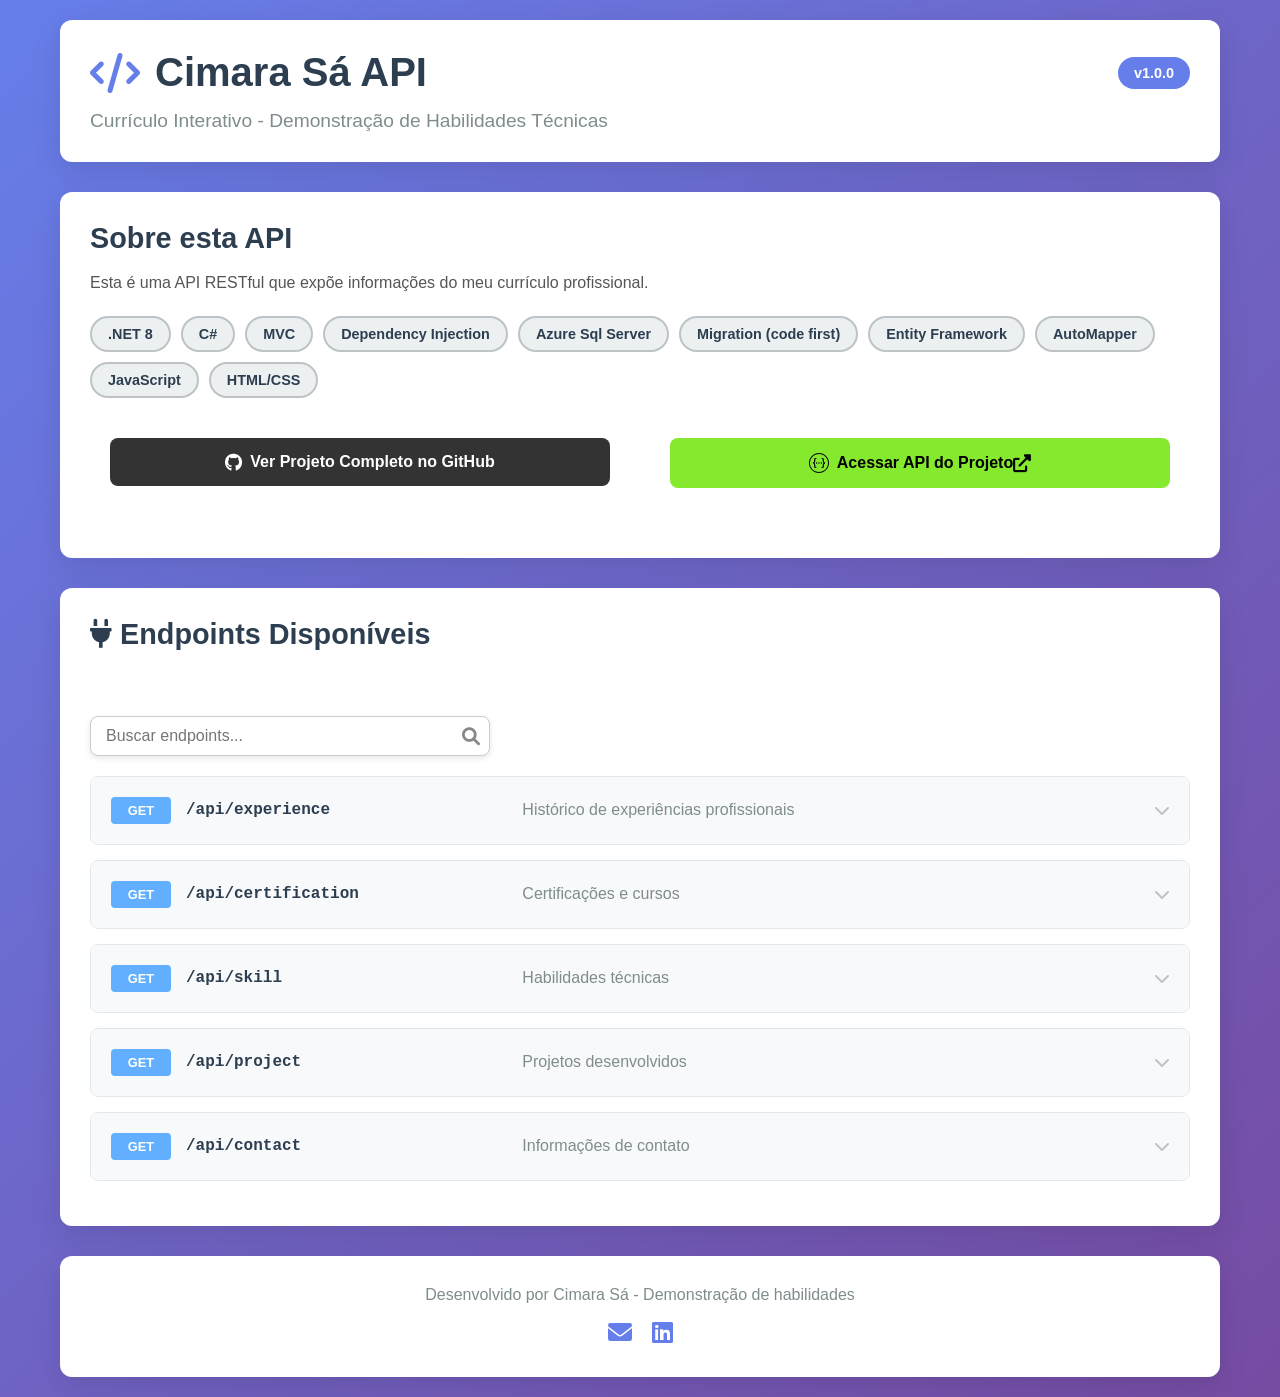
==== CurriculoInterativo.Api/wwwroot/index.html @ 9bc16af0 "ajustes chamadas" ====
<!DOCTYPE html>
<html lang="pt-BR">
<head>
    <meta charset="UTF-8">
    <meta name="viewport" content="width=device-width, initial-scale=1.0">
    <title>Cimara Sá - Currículo Interativo API</title>
    <link rel="stylesheet" href="css/styles.css">
    <link href="https://cdnjs.cloudflare.com/ajax/libs/font-awesome/6.0.0/css/all.min.css" rel="stylesheet">
</head>
<body>
    <div class="container">
        <!-- Header -->
        <header class="header">
            <div class="header-content">
                <div class="logo">
                    <i class="fas fa-code"></i>
                    <h1>Cimara Sá API</h1>
                </div>
                <div class="version">
                    <span class="version-badge">v1.0.0</span>
                </div>
            </div>
            <p class="subtitle">Currículo Interativo - Demonstração de Habilidades Técnicas</p>
        </header>

        <!-- API Info -->
        <section class="api-info">
            <h2>Sobre esta API</h2>
            <p>Esta é uma API RESTful que expõe informações do meu currículo profissional.</p>


            <div class="tech-stack">
                <span class="tech-badge">.NET 8</span>
                <span class="tech-badge">C#</span>
                <span class="tech-badge">MVC</span>
                <span class="tech-badge">Dependency Injection</span>
                <span class="tech-badge">Azure Sql Server</span>
                <span class="tech-badge">Migration (code first)</span>
                <span class="tech-badge">Entity Framework</span>
                <span class="tech-badge">AutoMapper</span>
                <span class="tech-badge">JavaScript</span>
                <span class="tech-badge">HTML/CSS</span>


            </div>
            

            <div class="action-buttons-row">

                <div class="github-link">
                    <a href="https://github.com/cimarasah/CurriculoInterativo" target="_blank">
                        <i class="fab fa-github"> </i> Ver Projeto Completo no GitHub
                    </a>
                </div>
                <div class="swagger-link">
                    <a href="swagger/index.html" target="_blank">
                        <img src="images/icone-swagger.svg" alt="Swagger" class="swagger-icon">
                        Acessar API do Projeto  </th>
                        <i class=" swagger-icon fas fa-external-link-alt "></i>
                    </a>
                </div>
            </div>

        </section>

        <!-- Live Skills Counter -->
        <!--
        <section class="skills-counter">
            <h2><i class="fas fa-clock"></i> Contador de Proficiência em Tempo Real</h2>
            <p class="counter-description">Powered by Azure Functions - Atualizado a cada segundo</p>
            <div id="skills-grid" class="skills-grid">

            </div>
        </section>
        -->
        <!-- API Endpoints -->
        <section class="endpoints">
            <h2><i class="fas fa-plug"></i> Endpoints Disponíveis</h2>

            <!-- Experiência -->
           
            <div class="endpoint-group">
                <div class="endpoint-header" onclick="toggleEndpoint('experience')">
                    <span class="method get">GET</span>
                    <span class="path">/api/experience</span>
                    <span class="description">Histórico de experiências profissionais</span>
                    <i class="fas fa-chevron-down toggle-icon"></i>
                </div>
                <div id="experience" class="endpoint-content">
                    <div class="endpoint-actions">
                        <button onclick="executeEndpoint('experience')" class="try-button">
                            <i class="fas fa-play"></i> Executar
                        </button>
                    </div>
                    <div id="experience-result" class="result-container"></div>
                </div>
            </div>

            <!-- Certificações -->
            <div class="endpoint-group">
                <div class="endpoint-header" onclick="toggleEndpoint('certification')">
                    <span class="method get">GET</span>
                    <span class="path">/api/certification</span>
                    <span class="description">Certificações e cursos</span>
                    <i class="fas fa-chevron-down toggle-icon"></i>
                </div>
                <div id="certification" class="endpoint-content">
                    <div class="endpoint-actions">
                        <button onclick="executeEndpoint('certification')" class="try-button">
                            <i class="fas fa-play"></i> Executar
                        </button>
                    </div>
                    <div id="certification-result" class="result-container"></div>
                </div>
            </div>

            <!-- Skills -->
            <div class="endpoint-group">
                <div class="endpoint-header" onclick="toggleEndpoint('skill')">
                    <span class="method get">GET</span>
                    <span class="path">/api/skill</span>
                    <span class="description">Habilidades técnicas</span>
                    <i class="fas fa-chevron-down toggle-icon"></i>
                </div>
                <div id="skill" class="endpoint-content">
                    <div class="endpoint-actions">
                        <button onclick="executeEndpoint('skill')" class="try-button">
                            <i class="fas fa-play"></i> Executar
                        </button>
                    </div>
                    <div id="skill-result" class="result-container"></div>
                </div>
            </div>

            <!-- Projetos -->
            <div class="endpoint-group">
                <div class="endpoint-header" onclick="toggleEndpoint('project')">
                    <span class="method get">GET</span>
                    <span class="path">/api/project</span>
                    <span class="description">Projetos desenvolvidos</span>
                    <i class="fas fa-chevron-down toggle-icon"></i>
                </div>
                <div id="project" class="endpoint-content">
                    <div class="endpoint-actions">
                        <button onclick="executeEndpoint('project')" class="try-button">
                            <i class="fas fa-play"></i> Executar
                        </button>
                    </div>
                    <div id="project-result" class="result-container"></div>
                </div>
            </div>

            <!-- Contato -->
            <div class="endpoint-group">
                <div class="endpoint-header" onclick="toggleEndpoint('contact')">
                    <span class="method get">GET</span>
                    <span class="path">/api/contact</span>
                    <span class="description">Informações de contato</span>
                    <i class="fas fa-chevron-down toggle-icon"></i>
                </div>
                <div id="contact" class="endpoint-content">
                    <div class="endpoint-actions">
                        <button onclick="executeEndpoint('contact')" class="try-button">
                            <i class="fas fa-play"></i> Executar
                        </button>
                    </div>
                    <div id="contact-result" class="result-container"></div>
                </div>
            </div>
        </section>

        <!-- Footer -->
        <footer class="footer">
            <p>Desenvolvido por Cimara Sá - Demonstração de habilidades</p>
            <div class="footer-links">
                <a href="mailto:cimarasah@gmail.com"><i class="fas fa-envelope"></i></a>
                <a href="https://linkedin.com/in/cimarasa" target="_blank"><i class="fab fa-linkedin"></i></a>
            </div>
        </footer>
    </div>

    <script src="js/app.js"></script>
</body>
</html>
---- CurriculoInterativo.Api/wwwroot/css/styles.css ----
/* Reset e configurações básicas */
* {
    margin: 0;
    padding: 0;
    box-sizing: border-box;
}

body {
    font-family: "Segoe UI", Tahoma, Geneva, Verdana, sans-serif;
    background: linear-gradient(135deg, #667eea 0%, #764ba2 100%);
    min-height: 100vh;
    color: #333;
}

.container {
    max-width: 1200px;
    margin: 0 auto;
    padding: 20px;
}

/* Header */
.header {
    background: white;
    border-radius: 12px;
    padding: 30px;
    margin-bottom: 30px;
    box-shadow: 0 10px 30px rgba(0, 0, 0, 0.1);
}

.header-content {
    display: flex;
    justify-content: space-between;
    align-items: center;
    margin-bottom: 15px;
}

.logo {
    display: flex;
    align-items: center;
    gap: 15px;
}

    .logo i {
        font-size: 2.5rem;
        color: #667eea;
    }

    .logo h1 {
        font-size: 2.5rem;
        font-weight: 700;
        color: #2c3e50;
    }

.version-badge {
    background: #667eea;
    color: white;
    padding: 8px 16px;
    border-radius: 20px;
    font-size: 0.9rem;
    font-weight: 600;
}

.subtitle {
    font-size: 1.2rem;
    color: #7f8c8d;
    margin-top: 10px;
}

/* API Info */
.api-info {
    background: white;
    border-radius: 12px;
    padding: 30px;
    margin-bottom: 30px;
    box-shadow: 0 10px 30px rgba(0, 0, 0, 0.1);
}

    .api-info h2 {
        color: #2c3e50;
        margin-bottom: 15px;
        font-size: 1.8rem;
    }

    .api-info p {
        line-height: 1.6;
        color: #555;
        margin-bottom: 20px;
    }

.tech-stack {
    display: flex;
    flex-wrap: wrap;
    gap: 10px;
}

.tech-badge {
    background: #ecf0f1;
    color: #2c3e50;
    padding: 8px 16px;
    border-radius: 20px;
    font-size: 0.9rem;
    font-weight: 600;
    border: 2px solid #bdc3c7;
    transition: all 0.3s ease;
}

    .tech-badge:hover {
        background: #667eea;
        color: white;
        border-color: #667eea;
        transform: translateY(-2px);
    }

/* Skills Counter */
.skills-counter {
    background: white;
    border-radius: 12px;
    padding: 30px;
    margin-bottom: 30px;
    box-shadow: 0 10px 30px rgba(0, 0, 0, 0.1);
}

    .skills-counter h2 {
        color: #2c3e50;
        margin-bottom: 10px;
        font-size: 1.8rem;
    }

.counter-description {
    color: #7f8c8d;
    margin-bottom: 25px;
    font-style: italic;
}

.skills-grid {
    display: grid;
    grid-template-columns: repeat(auto-fit, minmax(300px, 1fr));
    gap: 20px;
}

.skill-card {
    background: linear-gradient(135deg, #667eea 0%, #764ba2 100%);
    color: white;
    padding: 20px;
    border-radius: 12px;
    box-shadow: 0 5px 15px rgba(0, 0, 0, 0.2);
    transition: transform 0.3s ease;
}

    .skill-card:hover {
        transform: translateY(-5px);
    }

.skill-name {
    font-size: 1.3rem;
    font-weight: 700;
    margin-bottom: 10px;
}

.skill-time {
    font-size: 1.1rem;
    opacity: 0.9;
}

.skill-category {
    font-size: 0.9rem;
    opacity: 0.7;
    margin-top: 5px;
}

/* Endpoints */
.endpoints {
    background: white;
    border-radius: 12px;
    padding: 30px;
    margin-bottom: 30px;
    box-shadow: 0 10px 30px rgba(0, 0, 0, 0.1);
}

    .endpoints h2 {
        color: #2c3e50;
        margin-bottom: 25px;
        font-size: 1.8rem;
    }

.endpoint-group {
    border: 1px solid #e1e8ed;
    border-radius: 8px;
    margin-bottom: 15px;
    overflow: hidden;
    transition: all 0.3s ease;
}

    .endpoint-group:hover {
        box-shadow: 0 5px 15px rgba(0, 0, 0, 0.1);
    }

.endpoint-header {
    display: flex;
    align-items: center;
    padding: 20px;
    background: #f8f9fa;
    cursor: pointer;
    transition: background 0.3s ease;
}

    .endpoint-header:hover {
        background: #e9ecef;
    }

.method {
    padding: 6px 12px;
    border-radius: 4px;
    font-weight: 700;
    font-size: 0.8rem;
    margin-right: 15px;
    min-width: 60px;
    text-align: center;
}

    .method.get {
        background: #61affe;
        color: white;
    }

.path {
    font-family: "Courier New", monospace;
    font-weight: 600;
    color: #2c3e50;
    margin-right: 20px;
    flex: 1;
}

.description {
    color: #7f8c8d;
    flex: 2;
}

.toggle-icon {
    color: #bdc3c7;
    transition: transform 0.3s ease;
}

.endpoint-group.active .toggle-icon {
    transform: rotate(180deg);
}

.endpoint-content {
    display: none;
    padding: 20px;
    border-top: 1px solid #e1e8ed;
}

.endpoint-group.active .endpoint-content {
    display: block;
}

.endpoint-actions {
    margin-bottom: 20px;
}

.try-button {
    background: #667eea;
    color: white;
    border: none;
    padding: 12px 24px;
    border-radius: 6px;
    font-weight: 600;
    cursor: pointer;
    transition: all 0.3s ease;
    display: flex;
    align-items: center;
    gap: 8px;
}

    .try-button:hover {
        background: #5a6fd8;
        transform: translateY(-2px);
    }

    .try-button:active {
        transform: translateY(0);
    }

.result-container {
    background: #f8f9fa;
    border: 1px solid #e1e8ed;
    border-radius: 6px;
    padding: 20px;
    font-family: "Courier New", monospace;
    font-size: 0.9rem;
    max-height: 400px;
    overflow-y: auto;
    display: none;
}

    .result-container.show {
        display: block;
    }

    .result-container pre {
        white-space: pre-wrap;
        word-wrap: break-word;
        margin: 0;
    }

.loading {
    color: #667eea;
    font-style: italic;
}

.error {
    color: #e74c3c;
}

.success {
    color: #27ae60;
}

/* Footer */
.footer {
    background: white;
    border-radius: 12px;
    padding: 30px;
    text-align: center;
    box-shadow: 0 10px 30px rgba(0, 0, 0, 0.1);
}

    .footer p {
        color: #7f8c8d;
        margin-bottom: 15px;
    }

.footer-links {
    display: flex;
    justify-content: center;
    gap: 20px;
}

    .footer-links a {
        color: #667eea;
        font-size: 1.5rem;
        transition: all 0.3s ease;
    }

        .footer-links a:hover {
            color: #5a6fd8;
            transform: translateY(-2px);
        }

/* Responsividade */
@media (max-width: 768px) {
    .container {
        padding: 10px;
    }

    .header-content {
        flex-direction: column;
        text-align: center;
        gap: 15px;
    }

    .logo h1 {
        font-size: 2rem;
    }

    .endpoint-header {
        flex-direction: column;
        align-items: flex-start;
        gap: 10px;
    }

    .skills-grid {
        grid-template-columns: 1fr;
    }
}

/* Animações */
@keyframes fadeIn {
    from {
        opacity: 0;
        transform: translateY(20px);
    }

    to {
        opacity: 1;
        transform: translateY(0);
    }
}

.skill-card {
    animation: fadeIn 0.6s ease forwards;
}

.endpoint-group {
    animation: fadeIn 0.4s ease forwards;
}

/* Scrollbar personalizada */
.result-container::-webkit-scrollbar {
    width: 8px;
}

.result-container::-webkit-scrollbar-track {
    background: #f1f1f1;
    border-radius: 4px;
}

.result-container::-webkit-scrollbar-thumb {
    background: #bdc3c7;
    border-radius: 4px;
}

    .result-container::-webkit-scrollbar-thumb:hover {
        background: #95a5a6;
    }

.swagger-link {
    margin: 20px;
}

    .swagger-link a {
        display: inline-flex;
        align-items: center;
        background-color: #85ea2d; /* cor do Swagger */
        color: #000;
        padding: 10px 15px;
        border-radius: 8px;
        text-decoration: none;
        font-weight: bold;
        transition: background-color 0.3s;
    }

        .swagger-link a i {
            margin-right: 8px;
            font-size: 18px;
        }

        .swagger-link a:hover {
            background-color: #61ba14; /* cor de destaque */
            color: #000;
        }
        .swagger-link a img.swagger-icon {
            width: 20px; /* largura controlada */
            height: 20px; /* altura controlada */
            margin-right: 8px; /* espaço do texto */
            margin-left: 8px; /* espaço do texto */
            vertical-align: middle; /* alinha com o texto */
        }
.github-link {
    margin: 20px;
}

    .github-link a {
        display: inline-flex;
        align-items: center;
        background-color: #333; /* cor do GitHub */
        color: #fff;
        padding: 10px 15px;
        border-radius: 8px;
        text-decoration: none;
        font-weight: bold;
        transition: background-color 0.3s;
    }

        .github-link a i {
            margin-right: 8px;
            font-size: 18px;
        }

        .github-link a:hover {
            background-color: #484848; /* cor de destaque */
            color: #fff;
        }

.search-input {
    width: 100%;
    max-width: 400px; /* largura máxima */
    padding: 10px 40px 10px 15px; /* espaço para ícone */
    border-radius: 8px;
    border: 1px solid #ccc;
    font-size: 16px;
    outline: none;
    transition: all 0.3s ease;
    box-shadow: 0 2px 6px rgba(0, 0, 0, 0.1);
}

    .search-input:focus {
        border-color: #622DEB; /* cor de destaque */
        box-shadow: 0 2px 8px rgba(98, 45, 235, 0.4);
    }

.search-container {
    position: relative;
    display: inline-block;
    width: 100%;
    max-width: 400px;
    margin: 40px 0 20px 0; /* 40px de margem superior, 20px inferior */
}

    .search-container i {
        position: absolute;
        right: 10px;
        top: 50%;
        transform: translateY(-50%);
        color: #888;
        pointer-events: none; /* ícone não atrapalha digitar */
        font-size: 18px;
    }
.action-buttons-row {
    display: flex; /* ativa flexbox */
    gap: 20px; /* espaço entre os botões */
    margin: 20px 0; /* espaçamento externo opcional */
}

    .action-buttons-row > div {
        flex: 1; /* cada botão ocupa espaço igual */
        min-width: 0; /* importante para não ultrapassar ao usar gap */
    }

    .action-buttons-row a {
        display: flex;
        align-items: center; /* alinha ícones e texto verticalmente */
        justify-content: center; /* centraliza horizontalmente */
        padding: 15px;
        width: 100%; /* ocupa 100% do div pai */
        box-sizing: border-box; /* considera padding no width */
    }
    /*vamos ver se dar certo*/

.projects-grid {
    display: flex;
    flex-wrap: wrap;
    gap: 20px;
}

.project-card {
    flex: 1 1 calc(33.333% - 20px); /* 1/3 da tela */
    border: 1px solid #ddd;
    border-radius: 10px;
    padding: 20px;
    background-color: #fff;
    box-shadow: 0 2px 5px rgba(0,0,0,0.1);
    cursor: pointer;
    transition: all 0.3s ease;
    overflow: hidden;
    max-height: 180px; /* altura minimizada */
}

    .project-card.expanded {
        max-height: 800px; /* altura expandida */
    }

.project-summary h2 {
    margin: 0;
    font-size: 1.5rem;
}

.project-summary p {
    margin: 2px 0;
    color: #555;
}

.skill-tags {
    display: flex;
    flex-wrap: wrap;
    gap: 8px;
    margin-top: 10px;
}

.skill {
    padding: 4px 8px;
    border-radius: 5px;
    font-size: 0.8rem;
    color: #fff;
}

    .skill.management {
        background-color: #ff6b6b;
    }

    .skill.backend {
        background-color: #4dabf7;
    }

    .skill.programming {
        background-color: #845ef7;
    }

    .skill.frontend {
        background-color: #51cf66;
    }

    .skill.database {
        background-color: #fcc419;
    }

.project-details {
    margin-top: 15px;
    display: none;
}

.project-card.expanded .project-details {
    display: block;
}
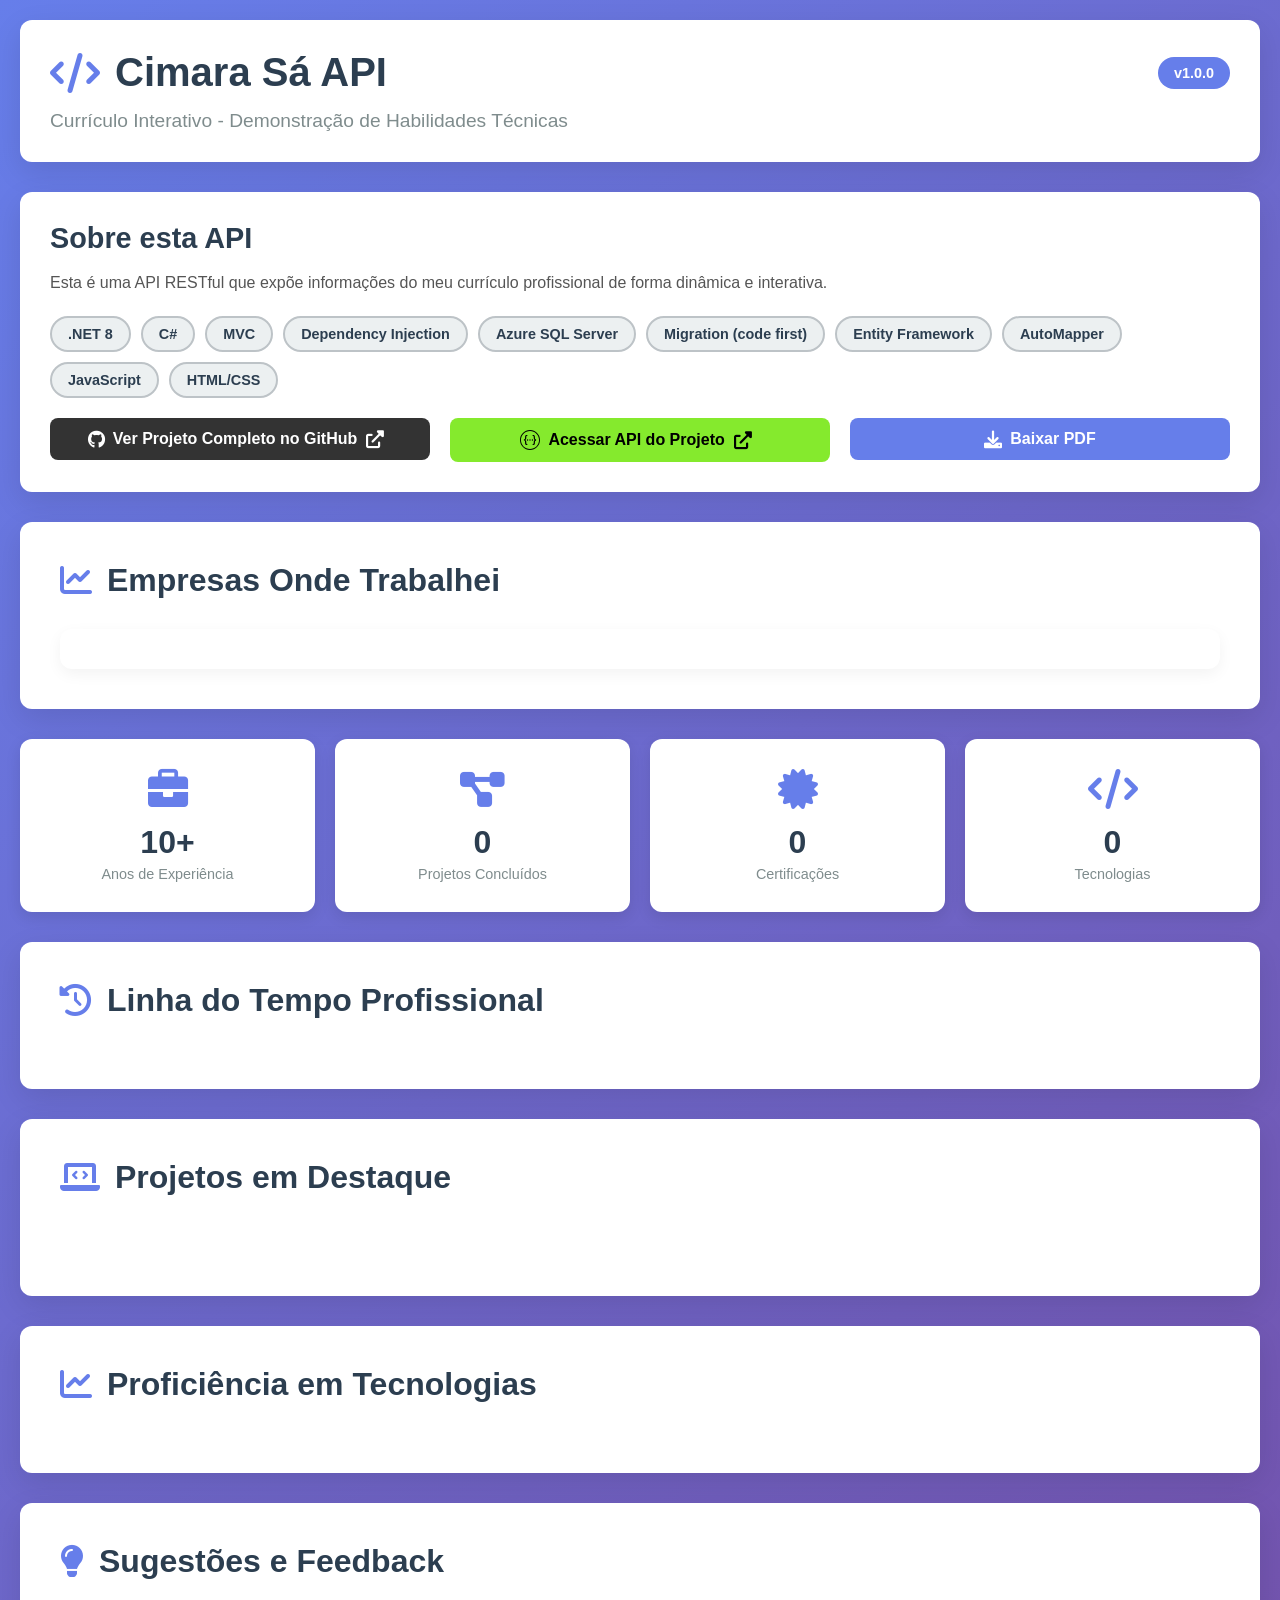
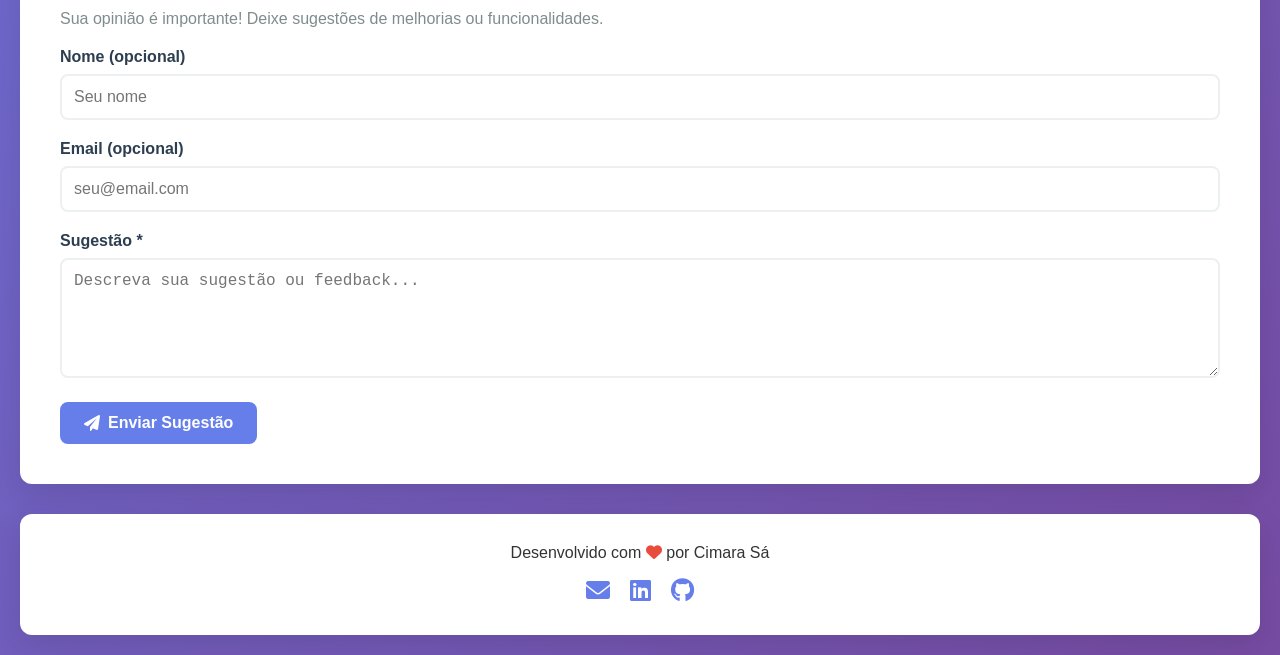
==== commit 0fb5c204: "Inclusão do frontend melhorado" ====
--- a/CurriculoInterativo.Api/wwwroot/index.html
+++ b/CurriculoInterativo.Api/wwwroot/index.html
@@ -26,160 +26,149 @@
         <!-- API Info -->
         <section class="api-info">
             <h2>Sobre esta API</h2>
-            <p>Esta é uma API RESTful que expõe informações do meu currículo profissional.</p>
-
+            <p>Esta é uma API RESTful que expõe informações do meu currículo profissional de forma dinâmica e interativa.</p>
 
             <div class="tech-stack">
                 <span class="tech-badge">.NET 8</span>
                 <span class="tech-badge">C#</span>
                 <span class="tech-badge">MVC</span>
                 <span class="tech-badge">Dependency Injection</span>
-                <span class="tech-badge">Azure Sql Server</span>
+                <span class="tech-badge">Azure SQL Server</span>
                 <span class="tech-badge">Migration (code first)</span>
                 <span class="tech-badge">Entity Framework</span>
                 <span class="tech-badge">AutoMapper</span>
                 <span class="tech-badge">JavaScript</span>
                 <span class="tech-badge">HTML/CSS</span>
-
-
             </div>
-            
 
             <div class="action-buttons-row">
-
                 <div class="github-link">
                     <a href="https://github.com/cimarasah/CurriculoInterativo" target="_blank">
-                        <i class="fab fa-github"> </i> Ver Projeto Completo no GitHub
+                        <i class="fab fa-github"></i> Ver Projeto Completo no GitHub
+                        &nbsp; <i class="fas fa-external-link-alt swagger-icon"></i>
                     </a>
                 </div>
                 <div class="swagger-link">
                     <a href="swagger/index.html" target="_blank">
                         <img src="images/icone-swagger.svg" alt="Swagger" class="swagger-icon">
-                        Acessar API do Projeto  </th>
-                        <i class=" swagger-icon fas fa-external-link-alt "></i>
+                        Acessar API do Projeto
+                        &nbsp; <i class="fas fa-external-link-alt swagger-icon"></i>
                     </a>
                 </div>
+                <div class="pdf-link">
+                    <button class="btn-download" onclick="downloadPDF()">
+                        <i class="fas fa-download"></i> Baixar PDF
+                    </button>
+                </div>
             </div>
-
         </section>
 
-        <!-- Live Skills Counter -->
-        <!--
-        <section class="skills-counter">
-            <h2><i class="fas fa-clock"></i> Contador de Proficiência em Tempo Real</h2>
-            <p class="counter-description">Powered by Azure Functions - Atualizado a cada segundo</p>
-            <div id="skills-grid" class="skills-grid">
-
+        <!-- Companys -->
+        <section class="logos-section">
+            <h2 class="section-title">
+                <i class="fas fa-chart-line"></i>
+                Empresas Onde Trabalhei
+            </h2>
+            <div id="company-logo-collection" class="logo-grid">
             </div>
         </section>
-        -->
-        <!-- API Endpoints -->
-        <section class="endpoints">
-            <h2><i class="fas fa-plug"></i> Endpoints Disponíveis</h2>
 
-            <!-- Experiência -->
-           
-            <div class="endpoint-group">
-                <div class="endpoint-header" onclick="toggleEndpoint('experience')">
-                    <span class="method get">GET</span>
-                    <span class="path">/api/experience</span>
-                    <span class="description">Histórico de experiências profissionais</span>
-                    <i class="fas fa-chevron-down toggle-icon"></i>
+        <!-- Stats -->
+        <div class="stats-grid" id="stats-grid">
+            <div class="stat-card">
+                <i class="fas fa-briefcase"></i>
+                <div class="stat-value" id="years-experience">10+</div>
+                <div class="stat-label">Anos de Experiência</div>
+            </div>
+            <div class="stat-card">
+                <i class="fas fa-project-diagram"></i>
+                <div class="stat-value" id="total-projects">0</div>
+                <div class="stat-label">Projetos Concluídos</div>
+            </div>
+            <div class="stat-card">
+                <i class="fas fa-certificate"></i>
+                <div class="stat-value" id="total-certs">0</div>
+                <div class="stat-label">Certificações</div>
+            </div>
+            <div class="stat-card">
+                <i class="fas fa-code"></i>
+                <div class="stat-value" id="total-skills">0</div>
+                <div class="stat-label">Tecnologias</div>
+            </div>
+        </div>
+
+        <!-- Timeline -->
+        <section class="timeline-section">
+            <h2 class="section-title">
+                <i class="fas fa-history"></i>
+                Linha do Tempo Profissional
+            </h2>
+            <div class="timeline" id="timeline"></div>
+        </section>
+
+        <!-- Projects -->
+        <section class="timeline-section">
+            <h2 class="section-title">
+                <i class="fas fa-laptop-code"></i>
+                Projetos em Destaque
+            </h2>
+            <div class="projects-grid" id="projects-grid"></div>
+        </section>
+
+        <!-- Skills -->
+        <section class="skills-section">
+            <h2 class="section-title">
+                <i class="fas fa-chart-line"></i>
+                Proficiência em Tecnologias
+            </h2>
+            <div id="skills-list"></div>
+        </section>
+
+
+
+
+        <!-- Suggestions -->
+        <section class="suggestions-section">
+            <h2 class="section-title">
+                <i class="fas fa-lightbulb"></i>
+                Sugestões e Feedback
+            </h2>
+            <p style="color: #7f8c8d; margin-bottom: 20px;">
+                Sua opinião é importante! Deixe sugestões de melhorias ou funcionalidades.
+            </p>
+            <form id="suggestions-form">
+                <div class="form-group">
+                    <label for="suggestion-name">Nome (opcional)</label>
+                    <input type="text" id="suggestion-name" class="form-control" placeholder="Seu nome">
                 </div>
-                <div id="experience" class="endpoint-content">
-                    <div class="endpoint-actions">
-                        <button onclick="executeEndpoint('experience')" class="try-button">
-                            <i class="fas fa-play"></i> Executar
-                        </button>
-                    </div>
-                    <div id="experience-result" class="result-container"></div>
+                <div class="form-group">
+                    <label for="suggestion-email">Email (opcional)</label>
+                    <input type="email" id="suggestion-email" class="form-control" placeholder="seu@email.com">
                 </div>
-            </div>
-
-            <!-- Certificações -->
-            <div class="endpoint-group">
-                <div class="endpoint-header" onclick="toggleEndpoint('certification')">
-                    <span class="method get">GET</span>
-                    <span class="path">/api/certification</span>
-                    <span class="description">Certificações e cursos</span>
-                    <i class="fas fa-chevron-down toggle-icon"></i>
+                <div class="form-group">
+                    <label for="suggestion-text">Sugestão *</label>
+                    <textarea id="suggestion-text" class="form-control" placeholder="Descreva sua sugestão ou feedback..." required></textarea>
                 </div>
-                <div id="certification" class="endpoint-content">
-                    <div class="endpoint-actions">
-                        <button onclick="executeEndpoint('certification')" class="try-button">
-                            <i class="fas fa-play"></i> Executar
-                        </button>
-                    </div>
-                    <div id="certification-result" class="result-container"></div>
-                </div>
-            </div>
-
-            <!-- Skills -->
-            <div class="endpoint-group">
-                <div class="endpoint-header" onclick="toggleEndpoint('skill')">
-                    <span class="method get">GET</span>
-                    <span class="path">/api/skill</span>
-                    <span class="description">Habilidades técnicas</span>
-                    <i class="fas fa-chevron-down toggle-icon"></i>
-                </div>
-                <div id="skill" class="endpoint-content">
-                    <div class="endpoint-actions">
-                        <button onclick="executeEndpoint('skill')" class="try-button">
-                            <i class="fas fa-play"></i> Executar
-                        </button>
-                    </div>
-                    <div id="skill-result" class="result-container"></div>
-                </div>
-            </div>
-
-            <!-- Projetos -->
-            <div class="endpoint-group">
-                <div class="endpoint-header" onclick="toggleEndpoint('project')">
-                    <span class="method get">GET</span>
-                    <span class="path">/api/project</span>
-                    <span class="description">Projetos desenvolvidos</span>
-                    <i class="fas fa-chevron-down toggle-icon"></i>
-                </div>
-                <div id="project" class="endpoint-content">
-                    <div class="endpoint-actions">
-                        <button onclick="executeEndpoint('project')" class="try-button">
-                            <i class="fas fa-play"></i> Executar
-                        </button>
-                    </div>
-                    <div id="project-result" class="result-container"></div>
-                </div>
-            </div>
-
-            <!-- Contato -->
-            <div class="endpoint-group">
-                <div class="endpoint-header" onclick="toggleEndpoint('contact')">
-                    <span class="method get">GET</span>
-                    <span class="path">/api/contact</span>
-                    <span class="description">Informações de contato</span>
-                    <i class="fas fa-chevron-down toggle-icon"></i>
-                </div>
-                <div id="contact" class="endpoint-content">
-                    <div class="endpoint-actions">
-                        <button onclick="executeEndpoint('contact')" class="try-button">
-                            <i class="fas fa-play"></i> Executar
-                        </button>
-                    </div>
-                    <div id="contact-result" class="result-container"></div>
-                </div>
+                <button type="submit" class="btn-submit">
+                    <i class="fas fa-paper-plane"></i> Enviar Sugestão
+                </button>
+            </form>
+            <div class="loading" id="suggestion-loading">
+                <i class="fas fa-spinner fa-spin"></i> Enviando...
             </div>
         </section>
 
         <!-- Footer -->
         <footer class="footer">
-            <p>Desenvolvido por Cimara Sá - Demonstração de habilidades</p>
+            <p>Desenvolvido com <i class="fas fa-heart" style="color: #e74c3c;"></i> por Cimara Sá</p>
             <div class="footer-links">
-                <a href="mailto:cimarasah@gmail.com"><i class="fas fa-envelope"></i></a>
-                <a href="https://linkedin.com/in/cimarasa" target="_blank"><i class="fab fa-linkedin"></i></a>
+                <a href="mailto:cimarasah@gmail.com" title="Email"><i class="fas fa-envelope"></i></a>
+                <a href="https://linkedin.com/in/cimarasa" target="_blank" title="LinkedIn"><i class="fab fa-linkedin"></i></a>
+                <a href="https://github.com/cimarasah" target="_blank" title="GitHub"><i class="fab fa-github"></i></a>
             </div>
         </footer>
     </div>
 
     <script src="js/app.js"></script>
 </body>
-</html>
-
+</html>
--- a/CurriculoInterativo.Api/wwwroot/css/styles.css
+++ b/CurriculoInterativo.Api/wwwroot/css/styles.css
@@ -13,7 +13,7 @@
 }
 
 .container {
-    max-width: 1200px;
+    max-width: 1400px;
     margin: 0 auto;
     padding: 20px;
 }
@@ -91,6 +91,7 @@
     display: flex;
     flex-wrap: wrap;
     gap: 10px;
+    margin-bottom: 20px;
 }
 
 .tech-badge {
@@ -111,211 +112,388 @@
         transform: translateY(-2px);
     }
 
-/* Skills Counter */
-.skills-counter {
+.action-buttons-row {
+    display: flex;
+    gap: 20px;
+    margin-top: 20px;
+    flex-wrap: wrap;
+}
+
+    .action-buttons-row > div {
+        flex: 1;
+        min-width: 250px;
+    }
+
+.github-link a,
+.swagger-link a,
+.btn-download {
+    display: inline-flex;
+    align-items: center;
+    justify-content: center;
+    padding: 12px 20px;
+    border-radius: 8px;
+    text-decoration: none;
+    font-weight: bold;
+    transition: all 0.3s ease;
+    width: 100%;
+    border: none;
+    cursor: pointer;
+    font-size: 1rem;
+}
+
+.github-link a {
+    background-color: #333;
+    color: #fff;
+}
+
+    .github-link a:hover {
+        background-color: #484848;
+    }
+
+.swagger-link a {
+    background-color: #85ea2d;
+    color: #000;
+}
+
+    .swagger-link a:hover {
+        background-color: #61ba14;
+    }
+
+.btn-download {
+    background-color: #667eea;
+    color: white;
+}
+
+    .btn-download:hover {
+        background-color: #5a6fd8;
+        transform: translateY(-2px);
+    }
+
+    .github-link a i,
+    .swagger-link a i,
+    .btn-download i {
+        margin-right: 8px;
+        font-size: 18px;
+    }
+
+.swagger-link a img.swagger-icon {
+    width: 20px;
+    height: 20px;
+    margin-right: 8px;
+    vertical-align: middle;
+}
+
+/* Stats Cards */
+.stats-grid {
+    display: grid;
+    grid-template-columns: repeat(auto-fit, minmax(250px, 1fr));
+    gap: 20px;
+    margin-bottom: 30px;
+}
+
+.stat-card {
     background: white;
     border-radius: 12px;
     padding: 30px;
+    box-shadow: 0 5px 15px rgba(0, 0, 0, 0.1);
+    text-align: center;
+    transition: transform 0.3s ease;
+}
+
+    .stat-card:hover {
+        transform: translateY(-5px);
+    }
+
+    .stat-card i {
+        font-size: 2.5rem;
+        color: #667eea;
+        margin-bottom: 15px;
+    }
+
+.stat-value {
+    font-size: 2rem;
+    font-weight: bold;
+    color: #2c3e50;
+    margin-bottom: 5px;
+}
+
+.stat-label {
+    color: #7f8c8d;
+    font-size: 0.9rem;
+}
+
+/* Timeline */
+.timeline-section {
+    background: white;
+    border-radius: 12px;
+    padding: 40px;
     margin-bottom: 30px;
     box-shadow: 0 10px 30px rgba(0, 0, 0, 0.1);
 }
 
-    .skills-counter h2 {
+.section-title {
+    font-size: 2rem;
+    color: #2c3e50;
+    margin-bottom: 30px;
+    display: flex;
+    align-items: center;
+    gap: 15px;
+}
+
+    .section-title i {
+        color: #667eea;
+    }
+
+.timeline {
+    position: relative;
+    padding-left: 50px;
+}
+
+    .timeline::before {
+        content: '';
+        position: absolute;
+        left: 20px;
+        top: 0;
+        bottom: 0;
+        width: 3px;
+        background: linear-gradient(to bottom, #667eea, #764ba2);
+    }
+
+.timeline-item {
+    position: relative;
+    margin-bottom: 40px;
+}
+
+.timeline-dot {
+    position: absolute;
+    left: -38px;
+    width: 16px;
+    height: 16px;
+    border-radius: 50%;
+    background: #667eea;
+    border: 4px solid white;
+    box-shadow: 0 0 0 3px #667eea;
+}
+
+.timeline-content {
+    background: #f8f9fa;
+    padding: 20px;
+    border-radius: 8px;
+}
+
+.timeline-date {
+    color: #667eea;
+    font-weight: 600;
+    margin-bottom: 10px;
+}
+
+.timeline-company {
+    font-size: 1.3rem;
+    font-weight: bold;
+    color: #2c3e50;
+    margin-bottom: 5px;
+}
+
+.timeline-location {
+    color: #7f8c8d;
+    margin-bottom: 10px;
+}
+
+/* Projects Grid */
+.projects-grid {
+    display: grid;
+    grid-template-columns: repeat(auto-fill, minmax(350px, 1fr));
+    gap: 20px;
+    margin-bottom: 30px;
+}
+
+.project-card {
+    background: white;
+    border-radius: 12px;
+    padding: 25px;
+    box-shadow: 0 5px 15px rgba(0, 0, 0, 0.1);
+    transition: all 0.3s ease;
+    cursor: pointer;
+}
+
+    .project-card:hover {
+        transform: translateY(-5px);
+        box-shadow: 0 10px 25px rgba(0, 0, 0, 0.15);
+    }
+
+.project-header {
+    margin-bottom: 15px;
+}
+
+.project-name {
+    font-size: 1.3rem;
+    font-weight: bold;
+    color: #2c3e50;
+    margin-bottom: 8px;
+}
+
+.project-position {
+    color: #667eea;
+    font-weight: 600;
+    margin-bottom: 5px;
+}
+
+.project-duration {
+    color: #7f8c8d;
+    font-size: 0.9rem;
+    display: flex;
+    align-items: center;
+    gap: 5px;
+}
+
+.skills-tags {
+    display: flex;
+    flex-wrap: wrap;
+    gap: 8px;
+    margin-top: 15px;
+}
+
+.skill-tag {
+    background: #ecf0f1;
+    color: #2c3e50;
+    padding: 5px 12px;
+    border-radius: 15px;
+    font-size: 0.85rem;
+    font-weight: 600;
+}
+
+    .skill-tag.backend {
+        background: #4dabf7;
+        color: white;
+    }
+
+    .skill-tag.frontend {
+        background: #51cf66;
+        color: white;
+    }
+
+    .skill-tag.database {
+        background: #fcc419;
+        color: white;
+    }
+
+    .skill-tag.cloud {
+        background: #ff6b6b;
+        color: white;
+    }
+
+/* Skills Progress */
+.skills-section {
+    background: white;
+    border-radius: 12px;
+    padding: 40px;
+    margin-bottom: 30px;
+    box-shadow: 0 10px 30px rgba(0, 0, 0, 0.1);
+}
+
+.skill-item {
+    margin-bottom: 25px;
+}
+
+.skill-header {
+    display: flex;
+    justify-content: space-between;
+    align-items: center;
+    margin-bottom: 10px;
+}
+
+.skill-name {
+    font-weight: 600;
+    color: #2c3e50;
+}
+
+.skill-time {
+    color: #667eea;
+    font-size: 0.9rem;
+}
+
+.skill-bar {
+    height: 10px;
+    background: #ecf0f1;
+    border-radius: 5px;
+    overflow: hidden;
+}
+
+.skill-progress {
+    height: 100%;
+    background: linear-gradient(90deg, #667eea 0%, #764ba2 100%);
+    transition: width 1s ease;
+}
+
+/* Suggestions Form */
+.suggestions-section {
+    background: white;
+    border-radius: 12px;
+    padding: 40px;
+    margin-bottom: 30px;
+    box-shadow: 0 10px 30px rgba(0, 0, 0, 0.1);
+}
+
+.form-group {
+    margin-bottom: 20px;
+}
+
+    .form-group label {
+        display: block;
+        margin-bottom: 8px;
+        font-weight: 600;
         color: #2c3e50;
-        margin-bottom: 10px;
-        font-size: 1.8rem;
-    }
-
-.counter-description {
-    color: #7f8c8d;
-    margin-bottom: 25px;
-    font-style: italic;
-}
-
-.skills-grid {
-    display: grid;
-    grid-template-columns: repeat(auto-fit, minmax(300px, 1fr));
-    gap: 20px;
-}
-
-.skill-card {
-    background: linear-gradient(135deg, #667eea 0%, #764ba2 100%);
-    color: white;
-    padding: 20px;
-    border-radius: 12px;
-    box-shadow: 0 5px 15px rgba(0, 0, 0, 0.2);
-    transition: transform 0.3s ease;
-}
-
-    .skill-card:hover {
-        transform: translateY(-5px);
-    }
-
-.skill-name {
-    font-size: 1.3rem;
-    font-weight: 700;
-    margin-bottom: 10px;
-}
-
-.skill-time {
-    font-size: 1.1rem;
-    opacity: 0.9;
-}
-
-.skill-category {
-    font-size: 0.9rem;
-    opacity: 0.7;
-    margin-top: 5px;
-}
-
-/* Endpoints */
-.endpoints {
-    background: white;
-    border-radius: 12px;
-    padding: 30px;
-    margin-bottom: 30px;
-    box-shadow: 0 10px 30px rgba(0, 0, 0, 0.1);
-}
-
-    .endpoints h2 {
-        color: #2c3e50;
-        margin-bottom: 25px;
-        font-size: 1.8rem;
-    }
-
-.endpoint-group {
-    border: 1px solid #e1e8ed;
+    }
+
+.form-control {
+    width: 100%;
+    padding: 12px;
+    border: 2px solid #ecf0f1;
     border-radius: 8px;
-    margin-bottom: 15px;
-    overflow: hidden;
-    transition: all 0.3s ease;
-}
-
-    .endpoint-group:hover {
-        box-shadow: 0 5px 15px rgba(0, 0, 0, 0.1);
-    }
-
-.endpoint-header {
-    display: flex;
-    align-items: center;
-    padding: 20px;
-    background: #f8f9fa;
-    cursor: pointer;
-    transition: background 0.3s ease;
-}
-
-    .endpoint-header:hover {
-        background: #e9ecef;
-    }
-
-.method {
-    padding: 6px 12px;
-    border-radius: 4px;
-    font-weight: 700;
-    font-size: 0.8rem;
-    margin-right: 15px;
-    min-width: 60px;
-    text-align: center;
-}
-
-    .method.get {
-        background: #61affe;
-        color: white;
-    }
-
-.path {
-    font-family: "Courier New", monospace;
-    font-weight: 600;
-    color: #2c3e50;
-    margin-right: 20px;
-    flex: 1;
-}
-
-.description {
-    color: #7f8c8d;
-    flex: 2;
-}
-
-.toggle-icon {
-    color: #bdc3c7;
-    transition: transform 0.3s ease;
-}
-
-.endpoint-group.active .toggle-icon {
-    transform: rotate(180deg);
-}
-
-.endpoint-content {
-    display: none;
-    padding: 20px;
-    border-top: 1px solid #e1e8ed;
-}
-
-.endpoint-group.active .endpoint-content {
-    display: block;
-}
-
-.endpoint-actions {
-    margin-bottom: 20px;
-}
-
-.try-button {
+    font-size: 1rem;
+    transition: border-color 0.3s ease;
+}
+
+    .form-control:focus {
+        outline: none;
+        border-color: #667eea;
+    }
+
+textarea.form-control {
+    resize: vertical;
+    min-height: 120px;
+}
+
+.btn-submit {
     background: #667eea;
     color: white;
+    padding: 12px 24px;
+    border-radius: 8px;
     border: none;
-    padding: 12px 24px;
-    border-radius: 6px;
     font-weight: 600;
     cursor: pointer;
     transition: all 0.3s ease;
     display: flex;
     align-items: center;
     gap: 8px;
-}
-
-    .try-button:hover {
+    font-size: 1rem;
+}
+
+    .btn-submit:hover {
         background: #5a6fd8;
         transform: translateY(-2px);
     }
 
-    .try-button:active {
-        transform: translateY(0);
-    }
-
-.result-container {
-    background: #f8f9fa;
-    border: 1px solid #e1e8ed;
-    border-radius: 6px;
+.loading {
+    display: none;
+    text-align: center;
     padding: 20px;
-    font-family: "Courier New", monospace;
-    font-size: 0.9rem;
-    max-height: 400px;
-    overflow-y: auto;
-    display: none;
-}
-
-    .result-container.show {
+    color: #667eea;
+}
+
+    .loading.show {
         display: block;
     }
-
-    .result-container pre {
-        white-space: pre-wrap;
-        word-wrap: break-word;
-        margin: 0;
-    }
-
-.loading {
-    color: #667eea;
-    font-style: italic;
-}
-
-.error {
-    color: #e74c3c;
-}
-
-.success {
-    color: #27ae60;
-}
 
 /* Footer */
 .footer {
@@ -326,15 +504,11 @@
     box-shadow: 0 10px 30px rgba(0, 0, 0, 0.1);
 }
 
-    .footer p {
-        color: #7f8c8d;
-        margin-bottom: 15px;
-    }
-
 .footer-links {
     display: flex;
     justify-content: center;
     gap: 20px;
+    margin-top: 15px;
 }
 
     .footer-links a {
@@ -347,33 +521,6 @@
             color: #5a6fd8;
             transform: translateY(-2px);
         }
-
-/* Responsividade */
-@media (max-width: 768px) {
-    .container {
-        padding: 10px;
-    }
-
-    .header-content {
-        flex-direction: column;
-        text-align: center;
-        gap: 15px;
-    }
-
-    .logo h1 {
-        font-size: 2rem;
-    }
-
-    .endpoint-header {
-        flex-direction: column;
-        align-items: flex-start;
-        gap: 10px;
-    }
-
-    .skills-grid {
-        grid-template-columns: 1fr;
-    }
-}
 
 /* Animações */
 @keyframes fadeIn {
@@ -392,214 +539,121 @@
     animation: fadeIn 0.6s ease forwards;
 }
 
-.endpoint-group {
+.project-card {
     animation: fadeIn 0.4s ease forwards;
 }
 
-/* Scrollbar personalizada */
-.result-container::-webkit-scrollbar {
-    width: 8px;
-}
-
-.result-container::-webkit-scrollbar-track {
-    background: #f1f1f1;
-    border-radius: 4px;
-}
-
-.result-container::-webkit-scrollbar-thumb {
-    background: #bdc3c7;
-    border-radius: 4px;
-}
-
-    .result-container::-webkit-scrollbar-thumb:hover {
-        background: #95a5a6;
-    }
-
-.swagger-link {
-    margin: 20px;
-}
-
-    .swagger-link a {
-        display: inline-flex;
-        align-items: center;
-        background-color: #85ea2d; /* cor do Swagger */
-        color: #000;
-        padding: 10px 15px;
-        border-radius: 8px;
-        text-decoration: none;
-        font-weight: bold;
-        transition: background-color 0.3s;
-    }
-
-        .swagger-link a i {
-            margin-right: 8px;
-            font-size: 18px;
+/* Responsividade */
+@media (max-width: 768px) {
+    .container {
+        padding: 10px;
+    }
+
+    .header-content {
+        flex-direction: column;
+        text-align: center;
+        gap: 15px;
+    }
+
+    .logo h1 {
+        font-size: 2rem;
+    }
+
+    .projects-grid {
+        grid-template-columns: 1fr;
+    }
+
+    .action-buttons-row {
+        flex-direction: column;
+    }
+
+        .action-buttons-row > div {
+            min-width: 100%;
         }
 
-        .swagger-link a:hover {
-            background-color: #61ba14; /* cor de destaque */
-            color: #000;
-        }
-        .swagger-link a img.swagger-icon {
-            width: 20px; /* largura controlada */
-            height: 20px; /* altura controlada */
-            margin-right: 8px; /* espaço do texto */
-            margin-left: 8px; /* espaço do texto */
-            vertical-align: middle; /* alinha com o texto */
-        }
-.github-link {
-    margin: 20px;
-}
-
-    .github-link a {
-        display: inline-flex;
-        align-items: center;
-        background-color: #333; /* cor do GitHub */
-        color: #fff;
-        padding: 10px 15px;
-        border-radius: 8px;
-        text-decoration: none;
-        font-weight: bold;
-        transition: background-color 0.3s;
-    }
-
-        .github-link a i {
-            margin-right: 8px;
-            font-size: 18px;
-        }
-
-        .github-link a:hover {
-            background-color: #484848; /* cor de destaque */
-            color: #fff;
-        }
-
-.search-input {
-    width: 100%;
-    max-width: 400px; /* largura máxima */
-    padding: 10px 40px 10px 15px; /* espaço para ícone */
-    border-radius: 8px;
-    border: 1px solid #ccc;
-    font-size: 16px;
-    outline: none;
-    transition: all 0.3s ease;
-    box-shadow: 0 2px 6px rgba(0, 0, 0, 0.1);
-}
-
-    .search-input:focus {
-        border-color: #622DEB; /* cor de destaque */
-        box-shadow: 0 2px 8px rgba(98, 45, 235, 0.4);
-    }
-
-.search-container {
-    position: relative;
-    display: inline-block;
-    width: 100%;
-    max-width: 400px;
-    margin: 40px 0 20px 0; /* 40px de margem superior, 20px inferior */
-}
-
-    .search-container i {
-        position: absolute;
-        right: 10px;
-        top: 50%;
-        transform: translateY(-50%);
-        color: #888;
-        pointer-events: none; /* ícone não atrapalha digitar */
-        font-size: 18px;
-    }
-.action-buttons-row {
-    display: flex; /* ativa flexbox */
-    gap: 20px; /* espaço entre os botões */
-    margin: 20px 0; /* espaçamento externo opcional */
-}
-
-    .action-buttons-row > div {
-        flex: 1; /* cada botão ocupa espaço igual */
-        min-width: 0; /* importante para não ultrapassar ao usar gap */
-    }
-
-    .action-buttons-row a {
-        display: flex;
-        align-items: center; /* alinha ícones e texto verticalmente */
-        justify-content: center; /* centraliza horizontalmente */
-        padding: 15px;
-        width: 100%; /* ocupa 100% do div pai */
-        box-sizing: border-box; /* considera padding no width */
-    }
-    /*vamos ver se dar certo*/
-
-.projects-grid {
-    display: flex;
-    flex-wrap: wrap;
-    gap: 20px;
-}
-
-.project-card {
-    flex: 1 1 calc(33.333% - 20px); /* 1/3 da tela */
-    border: 1px solid #ddd;
-    border-radius: 10px;
+    .stats-grid {
+        grid-template-columns: 1fr;
+    }
+}
+/* Container principal da grade de logos */
+.logos-section {
+    background: white;
+    border-radius: 12px;
+    padding: 40px;
+    margin-bottom: 30px;
+    box-shadow: 0 10px 30px rgba(0, 0, 0, 0.1);
+}
+.logo-grid {
+    display: flex;
+    flex-wrap: wrap; /* Permite que os itens quebrem para a próxima linha */
+    justify-content: center; /* Centraliza os logos na tela */
+    gap: 30px; /* Espaçamento entre os logos */
     padding: 20px;
-    background-color: #fff;
-    box-shadow: 0 2px 5px rgba(0,0,0,0.1);
-    cursor: pointer;
-    transition: all 0.3s ease;
-    overflow: hidden;
-    max-height: 180px; /* altura minimizada */
-}
-
-    .project-card.expanded {
-        max-height: 800px; /* altura expandida */
-    }
-
-.project-summary h2 {
-    margin: 0;
-    font-size: 1.5rem;
-}
-
-.project-summary p {
-    margin: 2px 0;
-    color: #555;
-}
-
-.skill-tags {
-    display: flex;
-    flex-wrap: wrap;
-    gap: 8px;
-    margin-top: 10px;
-}
-
-.skill {
-    padding: 4px 8px;
-    border-radius: 5px;
-    font-size: 0.8rem;
-    color: #fff;
-}
-
-    .skill.management {
-        background-color: #ff6b6b;
-    }
-
-    .skill.backend {
-        background-color: #4dabf7;
-    }
-
-    .skill.programming {
-        background-color: #845ef7;
-    }
-
-    .skill.frontend {
-        background-color: #51cf66;
-    }
-
-    .skill.database {
-        background-color: #fcc419;
-    }
-
-.project-details {
-    margin-top: 15px;
-    display: none;
-}
-
-.project-card.expanded .project-details {
-    display: block;
+    background: #ffffff;
+    border-radius: 12px;
+    box-shadow: 0 5px 15px rgba(0, 0, 0, 0.05);
+}
+
+/* Item individual do logo (container da imagem e nome) */
+.company-logo-item {
+    display: flex;
+    flex-direction: column;
+    align-items: center;
+    text-align: center;
+    max-width: 100px; /* Limita o tamanho do container */
+    transition: transform 0.3s ease-in-out;
+}
+
+    /* Efeito de hover */
+    .company-logo-item:hover {
+        transform: translateY(-5px);
+    }
+
+/* Imagem do logo */
+.logo-image {
+    width: 80px;
+    height: 80px;
+    border-radius: 50%;
+    object-fit: cover;
+    padding: 5px;
+    border: 3px solid #667eea;
+    box-shadow: 0 4px 10px rgba(0, 0, 0, 0.1);
+}
+.logo-initials-fallback {
+    /* Garante que o fallback tenha o mesmo tamanho e formato do logo-image */
+    width: 80px;
+    height: 80px;
+    border-radius: 50%;
+    /* Centralização e Estilo da Letra */
+    display: flex;
+    justify-content: center;
+    align-items: center;
+    background-color: #667eea; /* Fundo colorido */
+    color: white; /* Letra branca */
+    font-size: 2rem; /* Letra grande */
+    font-weight: 700; /* Letra em negrito (bonita) */
+    /* Mesma Borda e Sombra do logo-image */
+    padding: 5px;
+    border: 3px solid #667eea;
+    box-shadow: 0 4px 10px rgba(0, 0, 0, 0.1);
+}
+
+/* Nome da empresa */
+.logo-name {
+    margin-top: 8px;
+    font-size: 0.9rem;
+    font-weight: 600;
+    color: #333;
+}
+
+/* Responsividade: Reduz o tamanho em telas pequenas */
+@media (max-width: 600px) {
+    .logo-image {
+        width: 60px;
+        height: 60px;
+    }
+
+    .logo-name {
+        font-size: 0.8rem;
+    }
 }
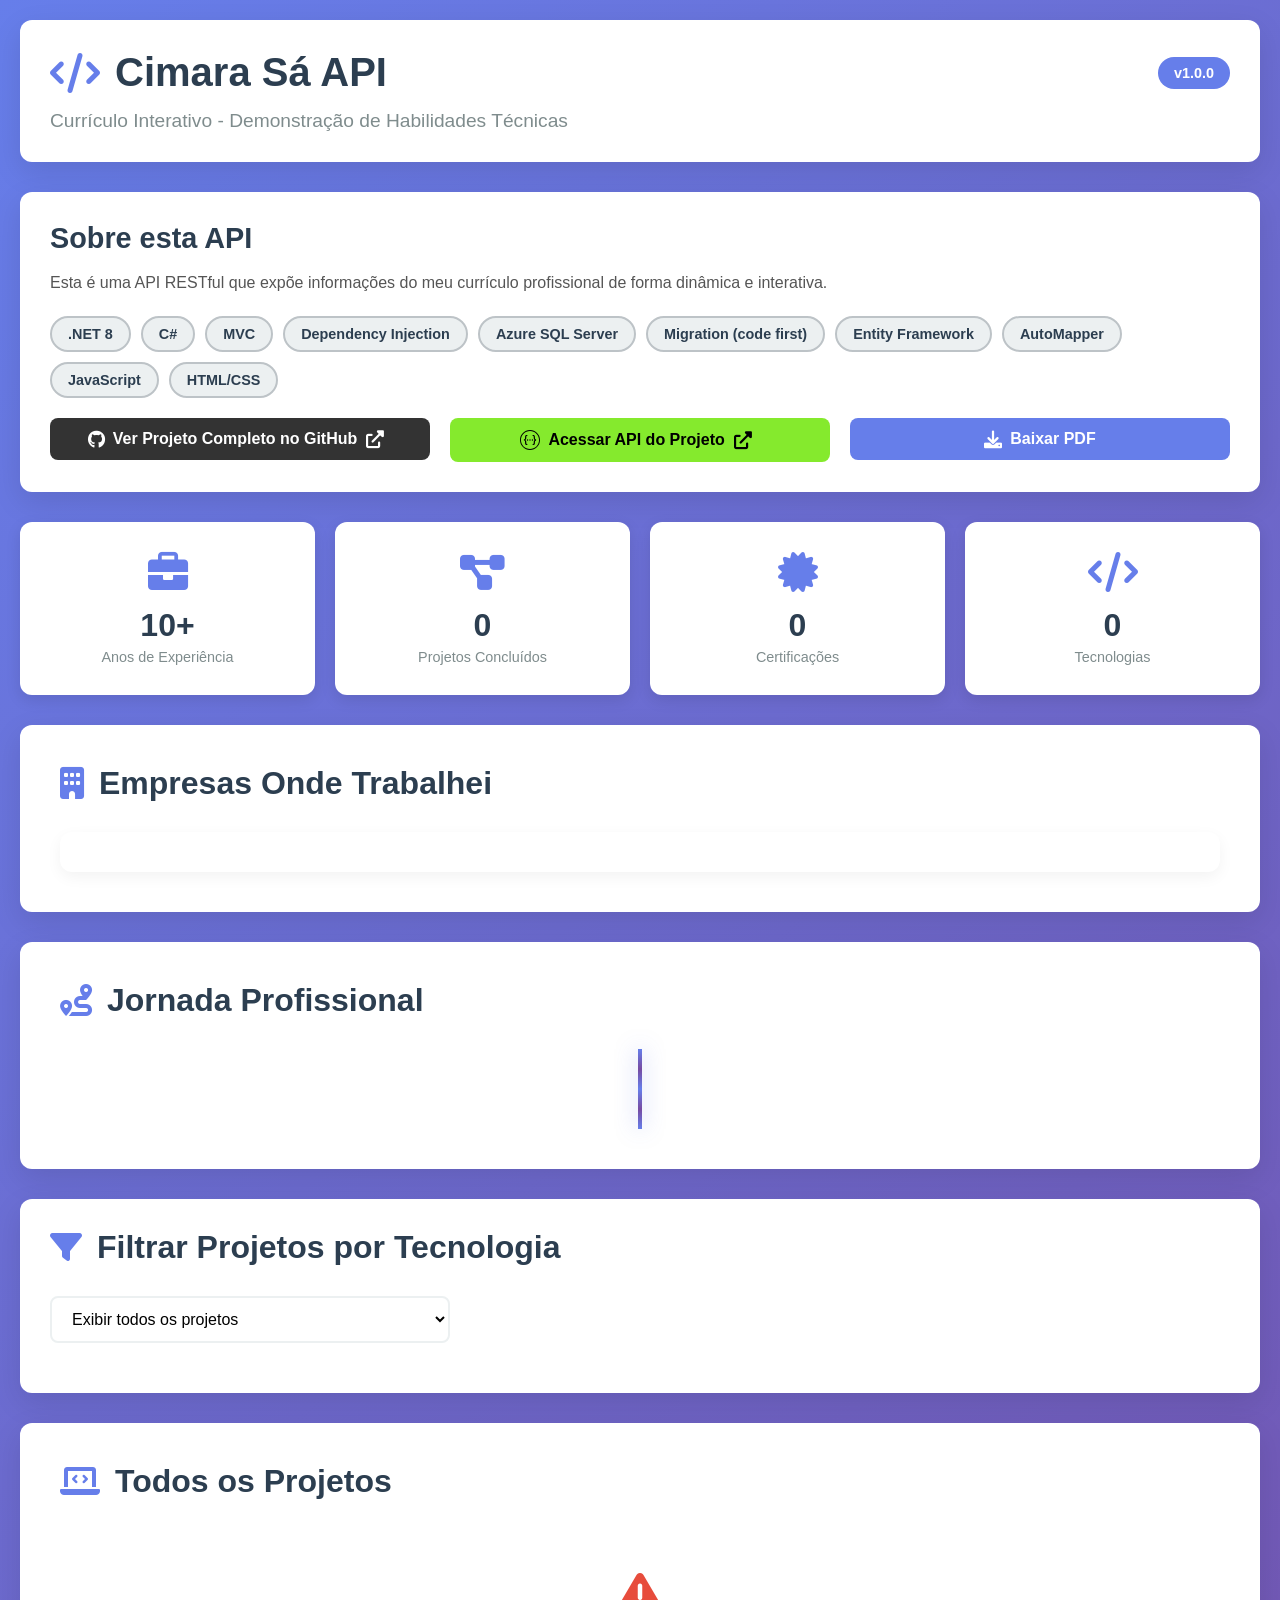
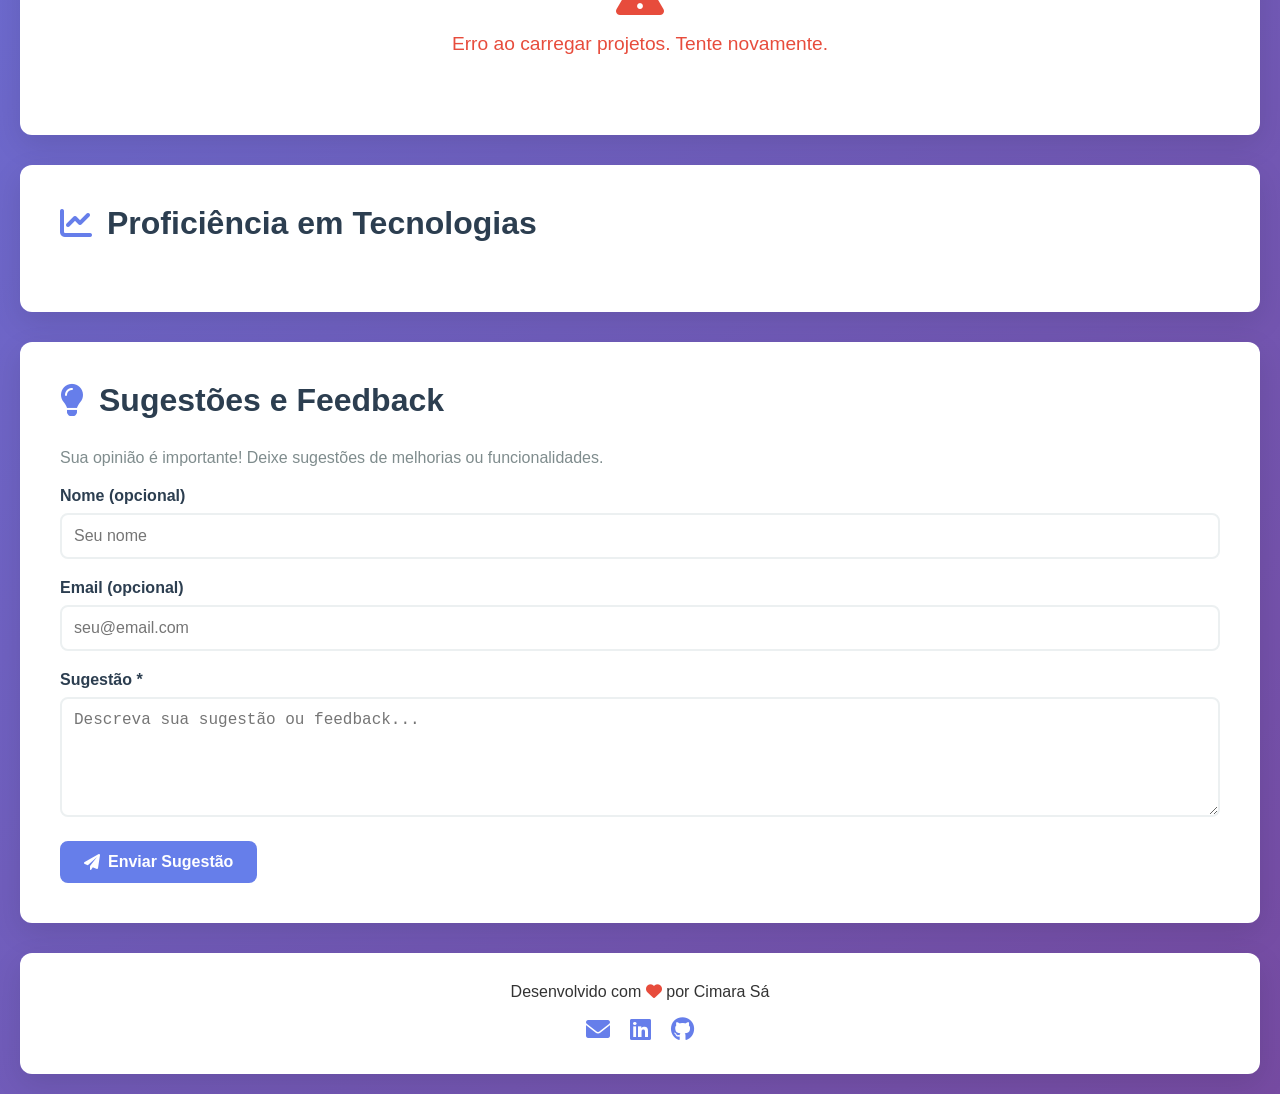
==== commit 28cf1cac: "ultima alteração funcional" ====
--- a/CurriculoInterativo.Api/wwwroot/index.html
+++ b/CurriculoInterativo.Api/wwwroot/index.html
@@ -63,16 +63,6 @@
             </div>
         </section>
 
-        <!-- Companys -->
-        <section class="logos-section">
-            <h2 class="section-title">
-                <i class="fas fa-chart-line"></i>
-                Empresas Onde Trabalhei
-            </h2>
-            <div id="company-logo-collection" class="logo-grid">
-            </div>
-        </section>
-
         <!-- Stats -->
         <div class="stats-grid" id="stats-grid">
             <div class="stat-card">
@@ -97,22 +87,45 @@
             </div>
         </div>
 
-        <!-- Timeline -->
+        <!-- Companies -->
+        <section class="logos-section">
+            <h2 class="section-title">
+                <i class="fas fa-building"></i>
+                Empresas Onde Trabalhei
+            </h2>
+            <div id="company-logo-collection" class="logo-grid"></div>
+        </section>
+
+        <!-- Professional Journey Timeline -->
         <section class="timeline-section">
             <h2 class="section-title">
-                <i class="fas fa-history"></i>
-                Linha do Tempo Profissional
+                <i class="fas fa-route"></i>
+                Jornada Profissional
             </h2>
-            <div class="timeline" id="timeline"></div>
+            <div class="timeline-journey" id="timeline"></div>
         </section>
 
-        <!-- Projects -->
-        <section class="timeline-section">
+        <!-- Filter Section -->
+        <section class="filter-section">
+            <h2 class="section-title">
+                <i class="fas fa-filter"></i>
+                Filtrar Projetos por Tecnologia
+            </h2>
+            <div class="filter-container">
+                <select id="skill-filter" class="skill-filter-select">
+                    <option value="">Exibir todos os projetos</option>
+                </select>
+            </div>
+            <div id="filter-info" class="filter-info" style="display: none;"></div>
+        </section>
+
+        <!-- All Projects -->
+        <section class="projects-section">
             <h2 class="section-title">
                 <i class="fas fa-laptop-code"></i>
-                Projetos em Destaque
+                Todos os Projetos
             </h2>
-            <div class="projects-grid" id="projects-grid"></div>
+            <div class="projects-container" id="projects-container"></div>
         </section>
 
         <!-- Skills -->
@@ -123,9 +136,6 @@
             </h2>
             <div id="skills-list"></div>
         </section>
-
-
-
 
         <!-- Suggestions -->
         <section class="suggestions-section">
--- a/CurriculoInterativo.Api/wwwroot/css/styles.css
+++ b/CurriculoInterativo.Api/wwwroot/css/styles.css
@@ -222,15 +222,7 @@
     font-size: 0.9rem;
 }
 
-/* Timeline */
-.timeline-section {
-    background: white;
-    border-radius: 12px;
-    padding: 40px;
-    margin-bottom: 30px;
-    box-shadow: 0 10px 30px rgba(0, 0, 0, 0.1);
-}
-
+/* Section Titles */
 .section-title {
     font-size: 2rem;
     color: #2c3e50;
@@ -244,123 +236,558 @@
         color: #667eea;
     }
 
-.timeline {
+/* Filter Section */
+.filter-section {
+    background: white;
+    border-radius: 12px;
+    padding: 30px;
+    margin-bottom: 30px;
+    box-shadow: 0 10px 30px rgba(0, 0, 0, 0.1);
+}
+
+.filter-container {
+    margin-bottom: 20px;
+}
+
+.skill-filter-select {
+    width: 100%;
+    max-width: 400px;
+    padding: 12px 16px;
+    border: 2px solid #ecf0f1;
+    border-radius: 8px;
+    font-size: 1rem;
+    background-color: white;
+    transition: border-color 0.3s ease;
+}
+
+    .skill-filter-select:focus {
+        outline: none;
+        border-color: #667eea;
+    }
+
+.filter-info {
+    background: #f8f9fa;
+    border-radius: 8px;
+    padding: 20px;
+    margin-top: 15px;
+    border-left: 4px solid #667eea;
+}
+
+.filter-info-content {
+    display: flex;
+    flex-wrap: wrap;
+    gap: 20px;
+}
+
+.filter-stat {
+    display: flex;
+    align-items: center;
+    gap: 10px;
+    font-size: 1rem;
+    color: #2c3e50;
+}
+
+    .filter-stat i {
+        color: #667eea;
+        font-size: 1.2rem;
+    }
+
+    .filter-stat strong {
+        color: #667eea;
+    }
+
+/* Companies Logos */
+.logos-section {
+    background: white;
+    border-radius: 12px;
+    padding: 40px;
+    margin-bottom: 30px;
+    box-shadow: 0 10px 30px rgba(0, 0, 0, 0.1);
+}
+
+.logo-grid {
+    display: flex;
+    flex-wrap: wrap;
+    justify-content: center;
+    gap: 30px;
+    padding: 20px;
+    background: #ffffff;
+    border-radius: 12px;
+    box-shadow: 0 5px 15px rgba(0, 0, 0, 0.05);
+}
+
+.company-logo-item {
+    display: flex;
+    flex-direction: column;
+    align-items: center;
+    text-align: center;
+    max-width: 100px;
+    transition: transform 0.3s ease-in-out;
+}
+
+    .company-logo-item:hover {
+        transform: translateY(-5px);
+    }
+
+.logo-image {
+    width: 80px;
+    height: 80px;
+    border-radius: 50%;
+    object-fit: cover;
+    padding: 5px;
+    border: 3px solid #667eea;
+    box-shadow: 0 4px 10px rgba(0, 0, 0, 0.1);
+}
+
+.logo-initials-fallback {
+    width: 80px;
+    height: 80px;
+    border-radius: 50%;
+    display: flex;
+    justify-content: center;
+    align-items: center;
+    background-color: #667eea;
+    color: white;
+    font-size: 2rem;
+    font-weight: 700;
+    padding: 5px;
+    border: 3px solid #667eea;
+    box-shadow: 0 4px 10px rgba(0, 0, 0, 0.1);
+}
+
+.logo-name {
+    margin-top: 8px;
+    font-size: 0.9rem;
+    font-weight: 600;
+    color: #333;
+}
+
+/* Timeline Jornada Profissional */
+.timeline-section {
+    background: white;
+    border-radius: 12px;
+    padding: 40px;
+    margin-bottom: 30px;
+    box-shadow: 0 10px 30px rgba(0, 0, 0, 0.1);
+}
+
+.timeline-journey {
     position: relative;
-    padding-left: 50px;
-}
-
-    .timeline::before {
+    padding: 40px 20px;
+    max-width: 800px;
+    margin: 0 auto;
+}
+
+    .timeline-journey::before {
         content: '';
         position: absolute;
-        left: 20px;
+        left: 50%;
         top: 0;
         bottom: 0;
-        width: 3px;
-        background: linear-gradient(to bottom, #667eea, #764ba2);
-    }
-
-.timeline-item {
+        width: 4px;
+        background: linear-gradient(180deg, #667eea 0%, #764ba2 25%, #667eea 50%, #764ba2 75%, #667eea 100%);
+        transform: translateX(-50%);
+        box-shadow: 0 0 20px rgba(102, 126, 234, 0.5);
+        animation: glowPulse 3s ease-in-out infinite;
+    }
+
+@keyframes glowPulse {
+    0%, 100% {
+        box-shadow: 0 0 20px rgba(102, 126, 234, 0.5);
+    }
+
+    50% {
+        box-shadow: 0 0 30px rgba(102, 126, 234, 0.8);
+    }
+}
+
+.timeline-journey-item {
     position: relative;
-    margin-bottom: 40px;
+    margin-bottom: 60px;
+    display: flex;
+    align-items: center;
+    animation: fadeInUp 0.6s ease-out backwards;
+}
+
+    .timeline-journey-item:nth-child(1) {
+        animation-delay: 0.1s;
+    }
+
+    .timeline-journey-item:nth-child(2) {
+        animation-delay: 0.2s;
+    }
+
+    .timeline-journey-item:nth-child(3) {
+        animation-delay: 0.3s;
+    }
+
+    .timeline-journey-item:nth-child(4) {
+        animation-delay: 0.4s;
+    }
+
+    .timeline-journey-item:nth-child(5) {
+        animation-delay: 0.5s;
+    }
+
+    .timeline-journey-item:nth-child(6) {
+        animation-delay: 0.6s;
+    }
+
+@keyframes fadeInUp {
+    from {
+        opacity: 0;
+        transform: translateY(30px);
+    }
+
+    to {
+        opacity: 1;
+        transform: translateY(0);
+    }
+}
+
+.timeline-journey-item:nth-child(odd) {
+    flex-direction: row-reverse;
+}
+
+.timeline-journey-item:nth-child(even) {
+    flex-direction: row;
 }
 
 .timeline-dot {
+    position: relative;
+    width: 24px;
+    height: 24px;
+    background: linear-gradient(135deg, #667eea, #764ba2);
+    border: 5px solid white;
+    border-radius: 50%;
+    box-shadow: 0 0 0 8px rgba(102, 126, 234, 0.2);
+    z-index: 10;
+    flex-shrink: 0;
+    animation: dotPulse 2s ease-in-out infinite;
+}
+
+@keyframes dotPulse {
+    0%, 100% {
+        transform: scale(1);
+        box-shadow: 0 0 0 8px rgba(102, 126, 234, 0.2);
+    }
+
+    50% {
+        transform: scale(1.1);
+        box-shadow: 0 0 0 12px rgba(102, 126, 234, 0.4);
+    }
+}
+
+.timeline-content {
+    flex: 1;
+    background: white;
+    border-radius: 16px;
+    padding: 25px;
+    margin: 0 30px;
+    box-shadow: 0 10px 40px rgba(0, 0, 0, 0.1);
+    border-left: 5px solid transparent;
+    border-image: linear-gradient(135deg, #667eea, #764ba2) 1;
+    transition: all 0.4s cubic-bezier(0.175, 0.885, 0.32, 1.275);
+    position: relative;
+    overflow: hidden;
+}
+
+    .timeline-content::before {
+        content: '';
+        position: absolute;
+        top: 0;
+        left: 0;
+        width: 100%;
+        height: 100%;
+        background: linear-gradient(135deg, rgba(102, 126, 234, 0.05), rgba(118, 75, 162, 0.05));
+        opacity: 0;
+        transition: opacity 0.4s ease;
+    }
+
+    .timeline-content:hover {
+        transform: translateY(-10px) scale(1.02);
+        box-shadow: 0 20px 60px rgba(102, 126, 234, 0.3);
+    }
+
+        .timeline-content:hover::before {
+            opacity: 1;
+        }
+
+.timeline-journey-item:nth-child(odd) .timeline-content::after {
+    content: '';
     position: absolute;
-    left: -38px;
-    width: 16px;
-    height: 16px;
-    border-radius: 50%;
-    background: #667eea;
-    border: 4px solid white;
-    box-shadow: 0 0 0 3px #667eea;
-}
-
-.timeline-content {
-    background: #f8f9fa;
-    padding: 20px;
-    border-radius: 8px;
+    right: -15px;
+    top: 30px;
+    width: 0;
+    height: 0;
+    border-top: 15px solid transparent;
+    border-bottom: 15px solid transparent;
+    border-left: 15px solid white;
+}
+
+.timeline-journey-item:nth-child(even) .timeline-content::after {
+    content: '';
+    position: absolute;
+    left: -15px;
+    top: 30px;
+    width: 0;
+    height: 0;
+    border-top: 15px solid transparent;
+    border-bottom: 15px solid transparent;
+    border-right: 15px solid white;
 }
 
 .timeline-date {
-    color: #667eea;
-    font-weight: 600;
-    margin-bottom: 10px;
-}
-
-.timeline-company {
-    font-size: 1.3rem;
-    font-weight: bold;
+    display: inline-block;
+    background: linear-gradient(135deg, #667eea, #764ba2);
+    color: white;
+    padding: 8px 16px;
+    border-radius: 20px;
+    font-size: 0.85rem;
+    font-weight: 700;
+    text-transform: uppercase;
+    letter-spacing: 1px;
+    margin-bottom: 15px;
+    box-shadow: 0 4px 15px rgba(102, 126, 234, 0.3);
+}
+
+.timeline-project {
+    font-size: 1.6rem;
+    font-weight: 800;
     color: #2c3e50;
-    margin-bottom: 5px;
+    margin-bottom: 12px;
+    line-height: 1.3;
+    position: relative;
+    z-index: 1;
 }
 
 .timeline-location {
+    font-size: 0.95rem;
     color: #7f8c8d;
-    margin-bottom: 10px;
-}
-
-/* Projects Grid */
-.projects-grid {
+    display: flex;
+    align-items: center;
+    gap: 6px;
+    margin-bottom: 8px;
+}
+
+.timeline-duration {
+    font-size: 0.9rem;
+    color: #95a5a6;
+    display: flex;
+    align-items: center;
+    gap: 6px;
+    font-weight: 500;
+}
+
+.timeline-description {
+    margin-top: 15px;
+    padding-top: 15px;
+    border-top: 2px solid #ecf0f1;
+    color: #555;
+    line-height: 1.6;
+    font-size: 0.95rem;
+}
+
+.timeline-current-badge {
+    position: absolute;
+    top: 15px;
+    right: 15px;
+    background: linear-gradient(135deg, #11998e, #38ef7d);
+    color: white;
+    padding: 6px 14px;
+    border-radius: 20px;
+    font-size: 0.75rem;
+    font-weight: 700;
+    text-transform: uppercase;
+    box-shadow: 0 4px 15px rgba(17, 153, 142, 0.4);
+    display: flex;
+    align-items: center;
+    gap: 5px;
+    animation: currentBlink 2s ease-in-out infinite;
+}
+
+@keyframes currentBlink {
+    0%, 100% {
+        opacity: 1;
+    }
+
+    50% {
+        opacity: 0.7;
+    }
+}
+
+/* All Projects Section */
+.projects-section {
+    background: white;
+    border-radius: 12px;
+    padding: 40px;
+    margin-bottom: 30px;
+    box-shadow: 0 10px 30px rgba(0, 0, 0, 0.1);
+}
+
+.projects-container {
     display: grid;
-    grid-template-columns: repeat(auto-fill, minmax(350px, 1fr));
-    gap: 20px;
-    margin-bottom: 30px;
+    grid-template-columns: repeat(3, 1fr);
+    gap: 25px;
 }
 
 .project-card {
-    background: white;
-    border-radius: 12px;
+    background: linear-gradient(135deg, #f5f7fa 0%, #ffffff 100%);
+    border-radius: 16px;
     padding: 25px;
-    box-shadow: 0 5px 15px rgba(0, 0, 0, 0.1);
-    transition: all 0.3s ease;
-    cursor: pointer;
-}
+    box-shadow: 0 8px 25px rgba(0, 0, 0, 0.08);
+    transition: all 0.4s cubic-bezier(0.175, 0.885, 0.32, 1.275);
+    border-left: 6px solid #667eea;
+    position: relative;
+    overflow: hidden;
+    display: flex;
+    flex-direction: column;
+}
+
+    .project-card::before {
+        content: '';
+        position: absolute;
+        top: 0;
+        left: 0;
+        width: 100%;
+        height: 100%;
+        background: linear-gradient(135deg, rgba(102, 126, 234, 0.03), rgba(118, 75, 162, 0.03));
+        opacity: 0;
+        transition: opacity 0.3s ease;
+        pointer-events: none;
+    }
 
     .project-card:hover {
-        transform: translateY(-5px);
-        box-shadow: 0 10px 25px rgba(0, 0, 0, 0.15);
-    }
+        transform: translateY(-8px);
+        box-shadow: 0 15px 45px rgba(102, 126, 234, 0.2);
+    }
+
+        .project-card:hover::before {
+            opacity: 1;
+        }
 
 .project-header {
     margin-bottom: 15px;
+    position: relative;
+}
+
+.project-current-badge {
+    position: relative;
+    display: inline-flex;
+    background: linear-gradient(135deg, #11998e, #38ef7d);
+    color: white;
+    padding: 5px 12px;
+    border-radius: 20px;
+    font-size: 0.7rem;
+    font-weight: 700;
+    text-transform: uppercase;
+    align-items: center;
+    gap: 5px;
+    box-shadow: 0 4px 15px rgba(17, 153, 142, 0.3);
+    animation: pulse 2s ease-in-out infinite;
+    margin-bottom: 10px;
+}
+
+    .project-current-badge i {
+        font-size: 0.6rem;
+        animation: blink 1.5s ease-in-out infinite;
+    }
+
+@keyframes pulse {
+    0%, 100% {
+        box-shadow: 0 4px 15px rgba(17, 153, 142, 0.3);
+    }
+
+    50% {
+        box-shadow: 0 4px 20px rgba(17, 153, 142, 0.6);
+    }
+}
+
+@keyframes blink {
+    0%, 100% {
+        opacity: 1;
+    }
+
+    50% {
+        opacity: 0.3;
+    }
 }
 
 .project-name {
-    font-size: 1.3rem;
-    font-weight: bold;
+    font-size: 1.5rem;
+    font-weight: 800;
     color: #2c3e50;
-    margin-bottom: 8px;
+    margin-bottom: 10px;
+    line-height: 1.3;
+    padding-right: 0;
 }
 
 .project-position {
     color: #667eea;
     font-weight: 600;
-    margin-bottom: 5px;
+    font-size: 0.95rem;
+    margin-bottom: 12px;
+}
+
+.project-meta {
+    display: flex;
+    flex-wrap: wrap;
+    gap: 10px;
+    margin-bottom: 15px;
+    padding-bottom: 15px;
+    border-bottom: 2px solid #ecf0f1;
+}
+
+.project-company-tag {
+    display: inline-flex;
+    align-items: center;
+    gap: 6px;
+    background: linear-gradient(135deg, rgba(102, 126, 234, 0.15), rgba(118, 75, 162, 0.15));
+    color: #667eea;
+    padding: 6px 12px;
+    border-radius: 20px;
+    font-size: 0.85rem;
+    font-weight: 600;
+    border: 2px solid rgba(102, 126, 234, 0.2);
 }
 
 .project-duration {
     color: #7f8c8d;
+    font-size: 0.85rem;
+    display: flex;
+    align-items: center;
+    gap: 5px;
+    font-weight: 500;
+}
+
+.project-description {
+    color: #555;
+    margin-bottom: 15px;
+    line-height: 1.6;
     font-size: 0.9rem;
-    display: flex;
-    align-items: center;
-    gap: 5px;
+    flex-grow: 1;
 }
 
 .skills-tags {
     display: flex;
     flex-wrap: wrap;
-    gap: 8px;
-    margin-top: 15px;
+    gap: 10px;
+    margin-top: 20px;
 }
 
 .skill-tag {
     background: #ecf0f1;
     color: #2c3e50;
-    padding: 5px 12px;
-    border-radius: 15px;
+    padding: 8px 16px;
+    border-radius: 20px;
     font-size: 0.85rem;
     font-weight: 600;
-}
+    transition: all 0.3s ease;
+}
+
+    .skill-tag:hover {
+        transform: translateY(-2px);
+    }
 
     .skill-tag.backend {
         background: #4dabf7;
@@ -382,7 +809,22 @@
         color: white;
     }
 
-/* Skills Progress */
+    .skill-tag.management {
+        background: #9775fa;
+        color: white;
+    }
+
+    .skill-tag.programminglanguage {
+        background: #20c997;
+        color: white;
+    }
+
+    .skill-tag.devops {
+        background: #ff922b;
+        color: white;
+    }
+
+/* Skills Section */
 .skills-section {
     background: white;
     border-radius: 12px;
@@ -391,38 +833,62 @@
     box-shadow: 0 10px 30px rgba(0, 0, 0, 0.1);
 }
 
+#skills-list {
+    display: grid;
+    grid-template-columns: repeat(auto-fit, minmax(300px, 1fr));
+    gap: 20px;
+    margin-top: 20px;
+}
+
 .skill-item {
-    margin-bottom: 25px;
-}
-
-.skill-header {
+    background: #fdfdfd;
+    border: 1px solid #eee;
+    border-radius: 10px;
+    padding: 15px;
+    box-shadow: 0 4px 10px rgba(0, 0, 0, 0.05);
+    transition: transform 0.2s;
+}
+
+    .skill-item:hover {
+        transform: translateY(-3px);
+        box-shadow: 0 6px 15px rgba(0, 0, 0, 0.1);
+    }
+
+.skill-name-row {
     display: flex;
     justify-content: space-between;
     align-items: center;
-    margin-bottom: 10px;
+    margin-bottom: 8px;
 }
 
 .skill-name {
-    font-weight: 600;
-    color: #2c3e50;
-}
-
-.skill-time {
-    color: #667eea;
+    font-size: 1.15rem;
+    font-weight: 700;
+    color: #34495e;
+}
+
+.skill-rating {
+    font-size: 1rem;
+    color: #ccc;
+    display: flex;
+    gap: 3px;
+}
+
+    .skill-rating .filled-star {
+        color: #f39c12;
+    }
+
+    .skill-rating .empty-star {
+        color: #ddd;
+    }
+
+.skill-time-detail {
+    display: block;
     font-size: 0.9rem;
-}
-
-.skill-bar {
-    height: 10px;
-    background: #ecf0f1;
-    border-radius: 5px;
-    overflow: hidden;
-}
-
-.skill-progress {
-    height: 100%;
-    background: linear-gradient(90deg, #667eea 0%, #764ba2 100%);
-    transition: width 1s ease;
+    color: #7f8c8d;
+    font-weight: 500;
+    padding-top: 5px;
+    border-top: 1px solid #ecf0f1;
 }
 
 /* Suggestions Form */
@@ -514,146 +980,3 @@
     .footer-links a {
         color: #667eea;
         font-size: 1.5rem;
-        transition: all 0.3s ease;
-    }
-
-        .footer-links a:hover {
-            color: #5a6fd8;
-            transform: translateY(-2px);
-        }
-
-/* Animações */
-@keyframes fadeIn {
-    from {
-        opacity: 0;
-        transform: translateY(20px);
-    }
-
-    to {
-        opacity: 1;
-        transform: translateY(0);
-    }
-}
-
-.skill-card {
-    animation: fadeIn 0.6s ease forwards;
-}
-
-.project-card {
-    animation: fadeIn 0.4s ease forwards;
-}
-
-/* Responsividade */
-@media (max-width: 768px) {
-    .container {
-        padding: 10px;
-    }
-
-    .header-content {
-        flex-direction: column;
-        text-align: center;
-        gap: 15px;
-    }
-
-    .logo h1 {
-        font-size: 2rem;
-    }
-
-    .projects-grid {
-        grid-template-columns: 1fr;
-    }
-
-    .action-buttons-row {
-        flex-direction: column;
-    }
-
-        .action-buttons-row > div {
-            min-width: 100%;
-        }
-
-    .stats-grid {
-        grid-template-columns: 1fr;
-    }
-}
-/* Container principal da grade de logos */
-.logos-section {
-    background: white;
-    border-radius: 12px;
-    padding: 40px;
-    margin-bottom: 30px;
-    box-shadow: 0 10px 30px rgba(0, 0, 0, 0.1);
-}
-.logo-grid {
-    display: flex;
-    flex-wrap: wrap; /* Permite que os itens quebrem para a próxima linha */
-    justify-content: center; /* Centraliza os logos na tela */
-    gap: 30px; /* Espaçamento entre os logos */
-    padding: 20px;
-    background: #ffffff;
-    border-radius: 12px;
-    box-shadow: 0 5px 15px rgba(0, 0, 0, 0.05);
-}
-
-/* Item individual do logo (container da imagem e nome) */
-.company-logo-item {
-    display: flex;
-    flex-direction: column;
-    align-items: center;
-    text-align: center;
-    max-width: 100px; /* Limita o tamanho do container */
-    transition: transform 0.3s ease-in-out;
-}
-
-    /* Efeito de hover */
-    .company-logo-item:hover {
-        transform: translateY(-5px);
-    }
-
-/* Imagem do logo */
-.logo-image {
-    width: 80px;
-    height: 80px;
-    border-radius: 50%;
-    object-fit: cover;
-    padding: 5px;
-    border: 3px solid #667eea;
-    box-shadow: 0 4px 10px rgba(0, 0, 0, 0.1);
-}
-.logo-initials-fallback {
-    /* Garante que o fallback tenha o mesmo tamanho e formato do logo-image */
-    width: 80px;
-    height: 80px;
-    border-radius: 50%;
-    /* Centralização e Estilo da Letra */
-    display: flex;
-    justify-content: center;
-    align-items: center;
-    background-color: #667eea; /* Fundo colorido */
-    color: white; /* Letra branca */
-    font-size: 2rem; /* Letra grande */
-    font-weight: 700; /* Letra em negrito (bonita) */
-    /* Mesma Borda e Sombra do logo-image */
-    padding: 5px;
-    border: 3px solid #667eea;
-    box-shadow: 0 4px 10px rgba(0, 0, 0, 0.1);
-}
-
-/* Nome da empresa */
-.logo-name {
-    margin-top: 8px;
-    font-size: 0.9rem;
-    font-weight: 600;
-    color: #333;
-}
-
-/* Responsividade: Reduz o tamanho em telas pequenas */
-@media (max-width: 600px) {
-    .logo-image {
-        width: 60px;
-        height: 60px;
-    }
-
-    .logo-name {
-        font-size: 0.8rem;
-    }
-}
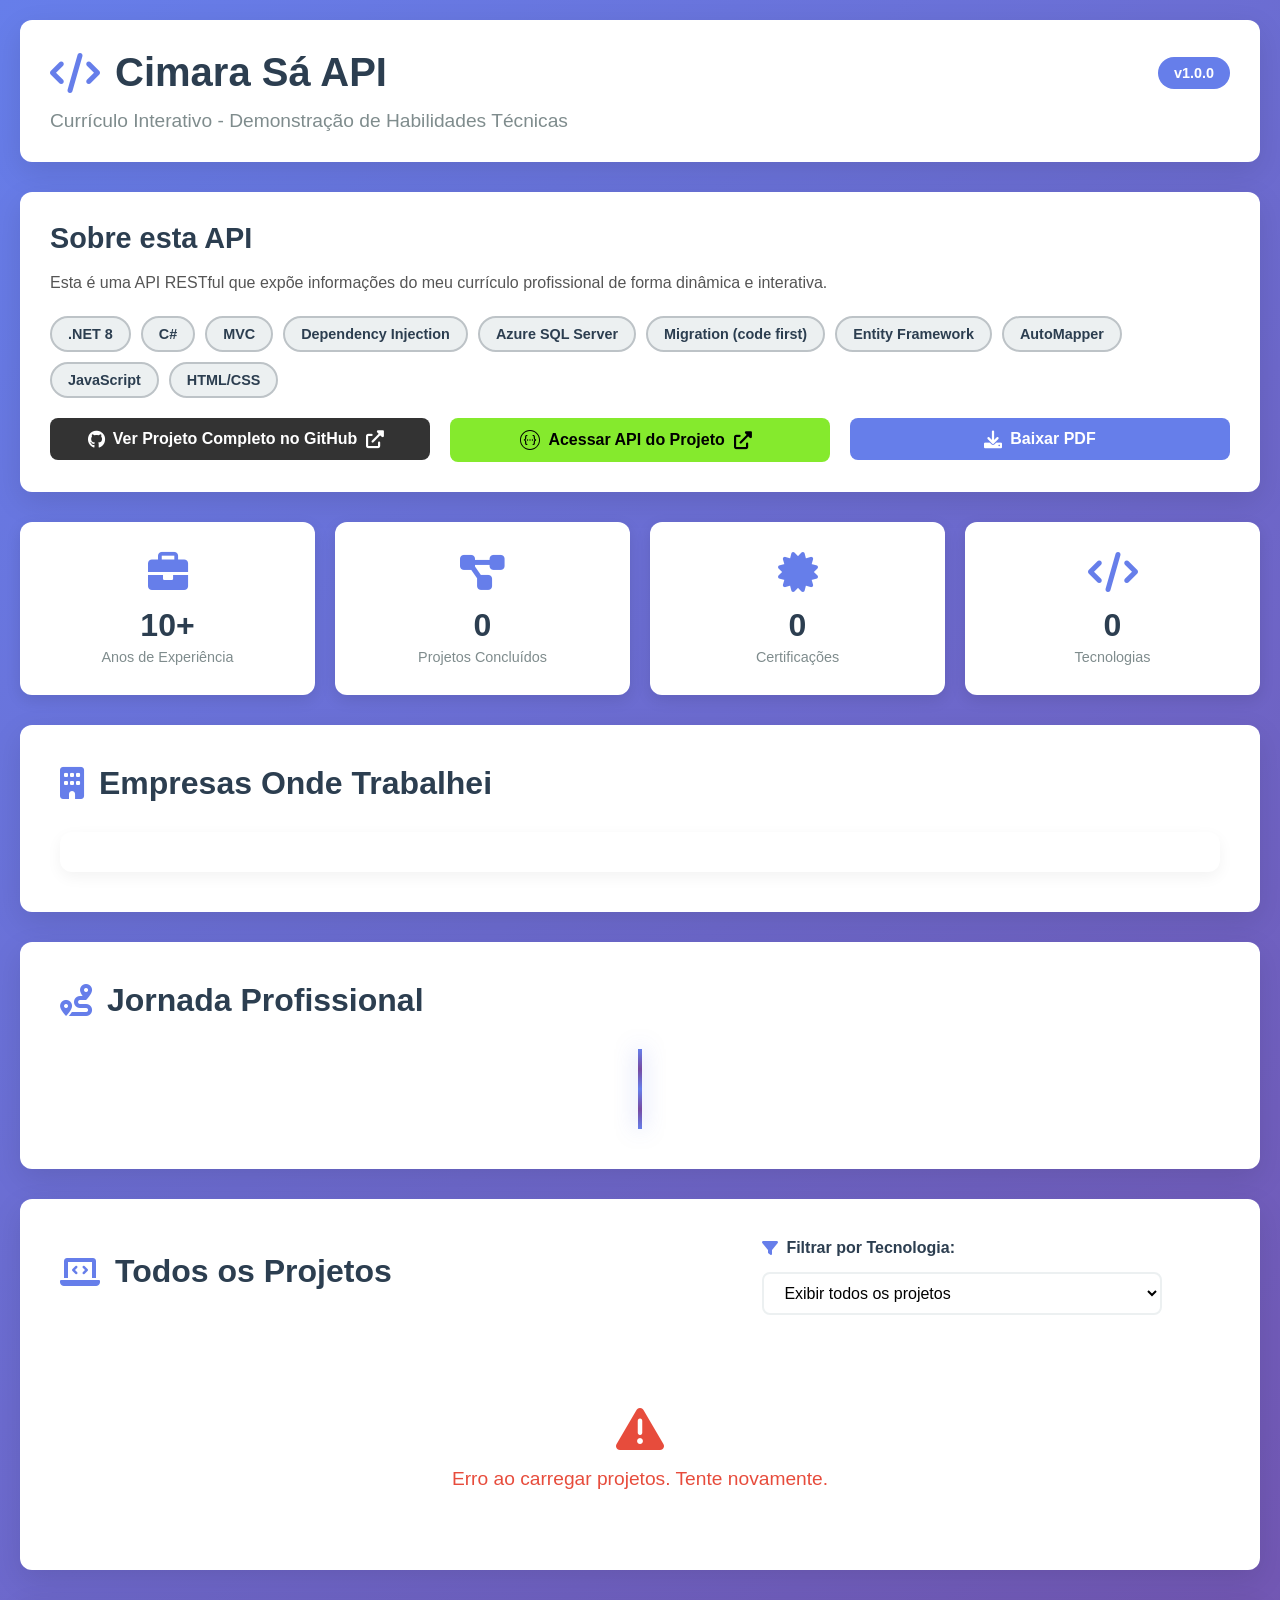
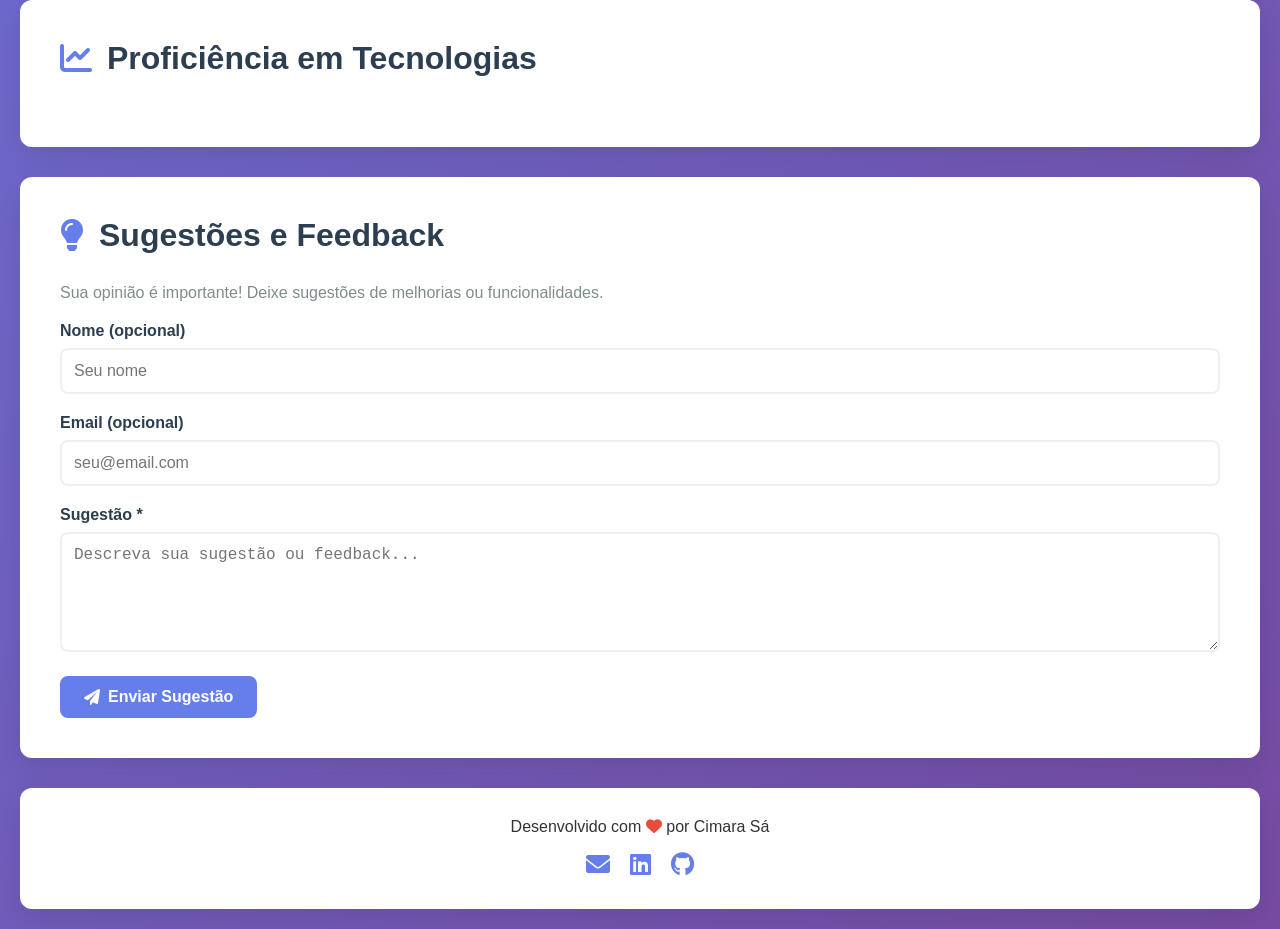
==== commit 1047c95b: "sessao projetos" ====
--- a/CurriculoInterativo.Api/wwwroot/index.html
+++ b/CurriculoInterativo.Api/wwwroot/index.html
@@ -105,26 +105,27 @@
             <div class="timeline-journey" id="timeline"></div>
         </section>
 
-        <!-- Filter Section -->
-        <section class="filter-section">
-            <h2 class="section-title">
-                <i class="fas fa-filter"></i>
-                Filtrar Projetos por Tecnologia
-            </h2>
-            <div class="filter-container">
-                <select id="skill-filter" class="skill-filter-select">
-                    <option value="">Exibir todos os projetos</option>
-                </select>
+        <!-- Projects & Filter Section -->
+        <section class="projects-section">
+            <div class="projects-header">
+                <h2 class="section-title">
+                    <i class="fas fa-laptop-code"></i>
+                    Todos os Projetos
+                </h2>
+
+                <div class="filter-container">
+                    <label for="skill-filter" class="filter-label">
+                        <i class="fas fa-filter"></i>
+                        Filtrar por Tecnologia:
+                    </label>
+                    <select id="skill-filter" class="skill-filter-select">
+                        <option value="">Exibir todos os projetos</option>
+                    </select>
+                </div>
             </div>
+
             <div id="filter-info" class="filter-info" style="display: none;"></div>
-        </section>
 
-        <!-- All Projects -->
-        <section class="projects-section">
-            <h2 class="section-title">
-                <i class="fas fa-laptop-code"></i>
-                Todos os Projetos
-            </h2>
             <div class="projects-container" id="projects-container"></div>
         </section>
 
--- a/CurriculoInterativo.Api/wwwroot/css/styles.css
+++ b/CurriculoInterativo.Api/wwwroot/css/styles.css
@@ -616,7 +616,7 @@
     }
 }
 
-/* All Projects Section */
+/* Projects & Filter Section */
 .projects-section {
     background: white;
     border-radius: 12px;
@@ -625,73 +625,130 @@
     box-shadow: 0 10px 30px rgba(0, 0, 0, 0.1);
 }
 
+.projects-header {
+    display: flex;
+    justify-content: space-between;
+    align-items: center;
+    margin-bottom: 30px;
+    flex-wrap: wrap;
+    gap: 20px;
+}
+
+.filter-container {
+    display: flex;
+    align-items: center;
+    gap: 15px;
+    flex-wrap: wrap;
+}
+
+.filter-label {
+    font-weight: 600;
+    color: #2c3e50;
+    display: flex;
+    align-items: center;
+    gap: 8px;
+    font-size: 1rem;
+}
+
+    .filter-label i {
+        color: #667eea;
+    }
+
+.skill-filter-select {
+    padding: 10px 16px;
+    border: 2px solid #ecf0f1;
+    border-radius: 8px;
+    font-size: 1rem;
+    background-color: white;
+    min-width: 250px;
+    transition: border-color 0.3s ease;
+}
+
+    .skill-filter-select:focus {
+        outline: none;
+        border-color: #667eea;
+    }
+
+.filter-info {
+    background: #f8f9fa;
+    border-radius: 8px;
+    padding: 20px;
+    margin-bottom: 25px;
+    border-left: 4px solid #667eea;
+}
+
+.filter-info-content {
+    display: flex;
+    flex-wrap: wrap;
+    gap: 20px;
+}
+
+.filter-stat {
+    display: flex;
+    align-items: center;
+    gap: 10px;
+    font-size: 1rem;
+    color: #2c3e50;
+}
+
+    .filter-stat i {
+        color: #667eea;
+        font-size: 1.2rem;
+    }
+
+    .filter-stat strong {
+        color: #667eea;
+    }
+
 .projects-container {
     display: grid;
     grid-template-columns: repeat(3, 1fr);
     gap: 25px;
 }
 
-.project-card {
-    background: linear-gradient(135deg, #f5f7fa 0%, #ffffff 100%);
-    border-radius: 16px;
-    padding: 25px;
-    box-shadow: 0 8px 25px rgba(0, 0, 0, 0.08);
-    transition: all 0.4s cubic-bezier(0.175, 0.885, 0.32, 1.275);
-    border-left: 6px solid #667eea;
-    position: relative;
-    overflow: hidden;
-    display: flex;
-    flex-direction: column;
-}
-
-    .project-card::before {
-        content: '';
-        position: absolute;
-        top: 0;
-        left: 0;
+/* Responsividade */
+@media (max-width: 768px) {
+    .projects-header {
+        flex-direction: column;
+        align-items: flex-start;
+    }
+
+    .filter-container {
         width: 100%;
-        height: 100%;
-        background: linear-gradient(135deg, rgba(102, 126, 234, 0.03), rgba(118, 75, 162, 0.03));
-        opacity: 0;
-        transition: opacity 0.3s ease;
-        pointer-events: none;
-    }
-
-    .project-card:hover {
-        transform: translateY(-8px);
-        box-shadow: 0 15px 45px rgba(102, 126, 234, 0.2);
-    }
-
-        .project-card:hover::before {
-            opacity: 1;
-        }
-
-.project-header {
-    margin-bottom: 15px;
-    position: relative;
-}
-
-.project-current-badge {
-    position: relative;
-    display: inline-flex;
-    background: linear-gradient(135deg, #11998e, #38ef7d);
-    color: white;
-    padding: 5px 12px;
-    border-radius: 20px;
-    font-size: 0.7rem;
-    font-weight: 700;
-    text-transform: uppercase;
-    align-items: center;
-    gap: 5px;
-    box-shadow: 0 4px 15px rgba(17, 153, 142, 0.3);
-    animation: pulse 2s ease-in-out infinite;
-    margin-bottom: 10px;
-}
-
-    .project-current-badge i {
-        font-size: 0.6rem;
-        animation: blink 1.5s ease-in-out infinite;
-    }
+        justify-content: space-between;
+    }
+
+    .skill-filter-select {
+        min-width: 200px;
+        flex-grow: 1;
+    }
+
+    .projects-container {
+        grid-template-columns: 1fr;
+    }
+}
+
+@media (max-width: 480px) {
+    .projects-section {
+        padding: 25px;
+    }
+
+    .filter-container {
+        flex-direction: column;
+        align-items: flex-start;
+        gap: 10px;
+    }
+
+    .skill-filter-select {
+        width: 100%;
+        min-width: auto;
+    }
+
+    .filter-info-content {
+        flex-direction: column;
+        gap: 15px;
+    }
+}
 
 @keyframes pulse {
     0%, 100% {
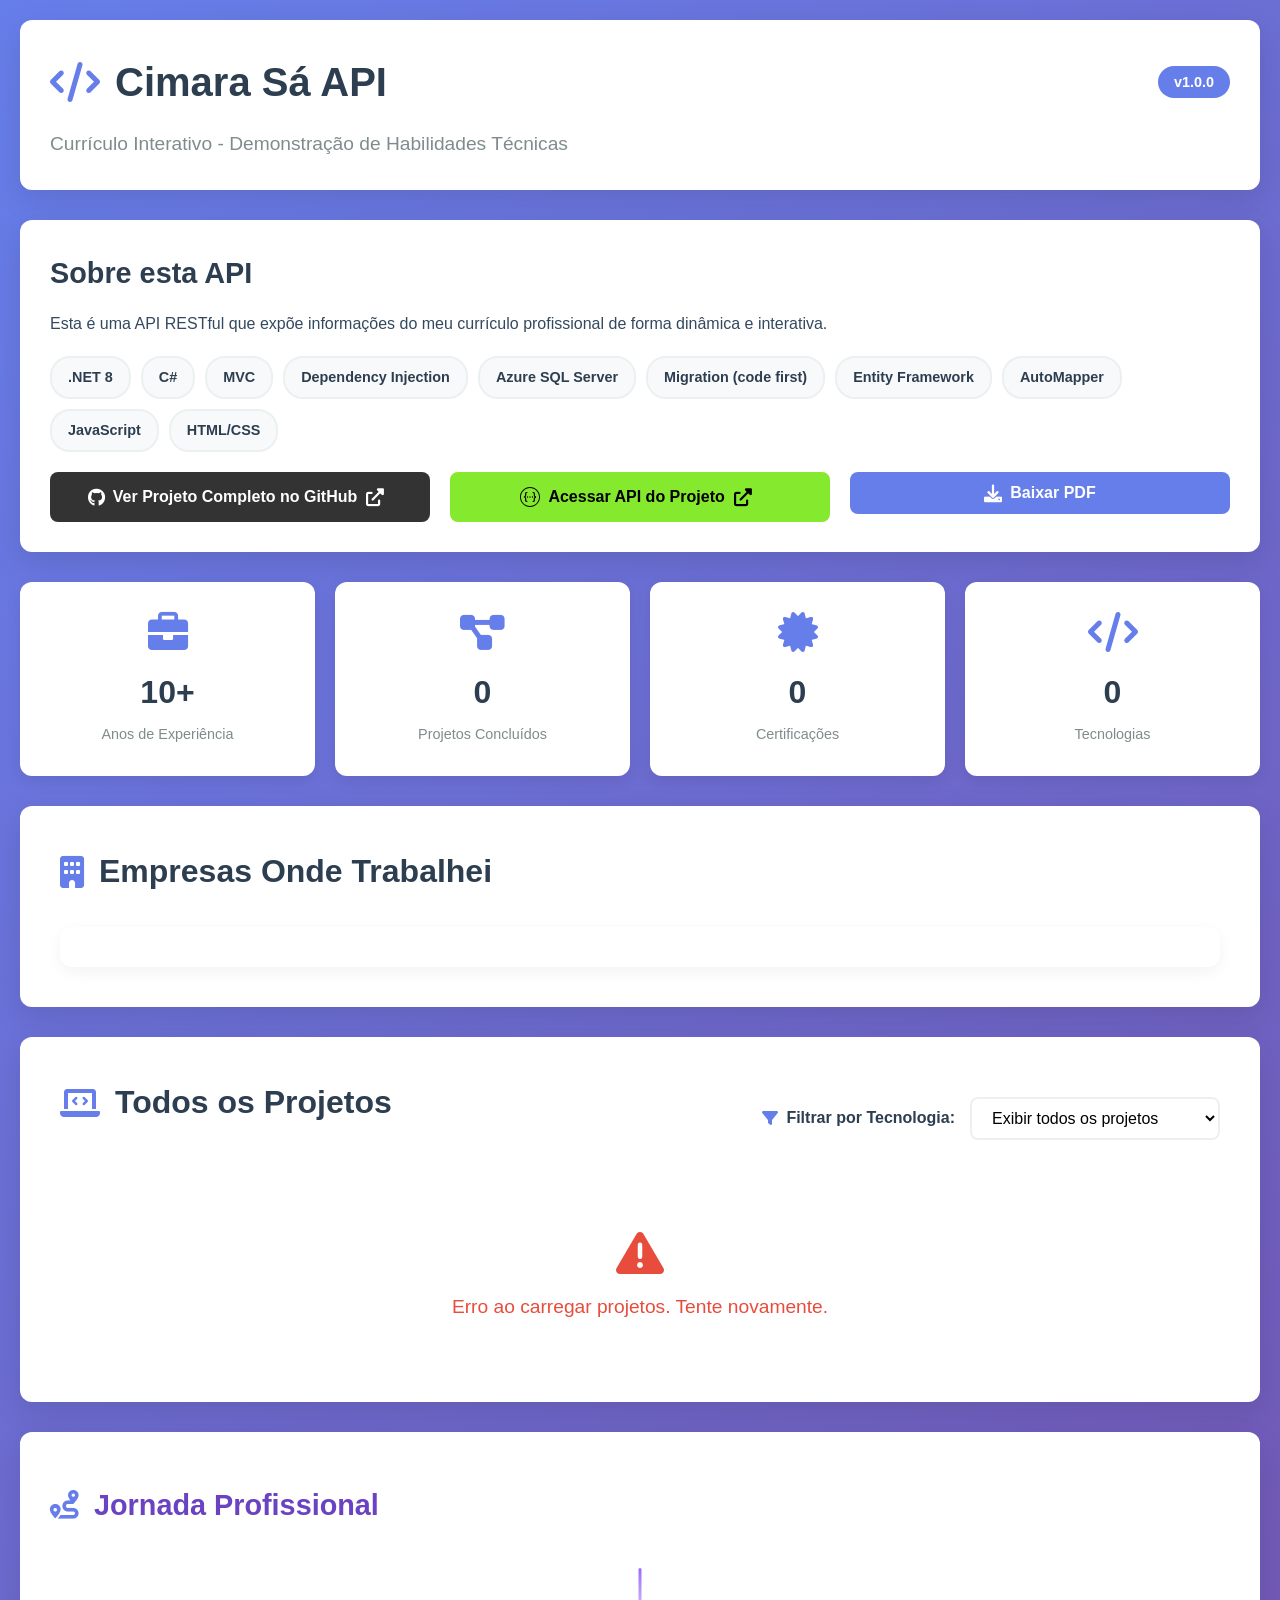
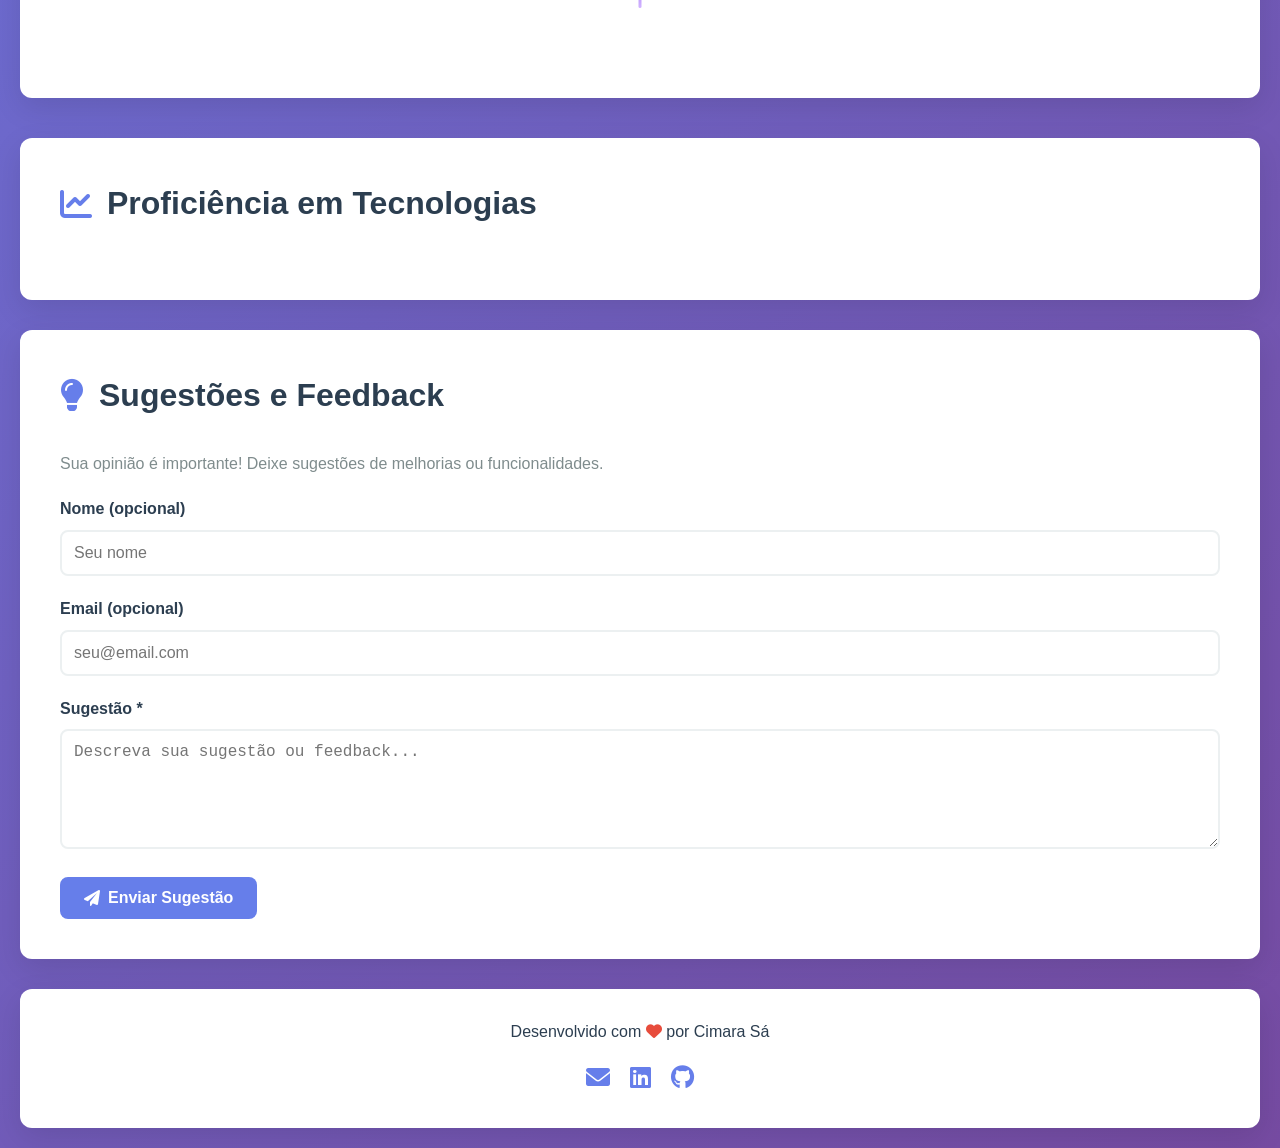
==== commit e814c433: "ajustes jornada profissional" ====
--- a/CurriculoInterativo.Api/wwwroot/index.html
+++ b/CurriculoInterativo.Api/wwwroot/index.html
@@ -4,7 +4,25 @@
     <meta charset="UTF-8">
     <meta name="viewport" content="width=device-width, initial-scale=1.0">
     <title>Cimara Sá - Currículo Interativo API</title>
+
+    <!-- CSS Base e Utilitários -->
     <link rel="stylesheet" href="css/styles.css">
+
+    <!-- Componentes Específicos -->
+    <link rel="stylesheet" href="css/header.css">
+    <link rel="stylesheet" href="css/api-info.css">
+    <link rel="stylesheet" href="css/stats.css">
+    <link rel="stylesheet" href="css/companies.css">
+    <link rel="stylesheet" href="css/timeline.css">
+    <link rel="stylesheet" href="css/projects.css">
+    <link rel="stylesheet" href="css/skills.css">
+    <link rel="stylesheet" href="css/suggestions.css">
+    <link rel="stylesheet" href="css/footer.css">
+
+    <!-- Responsividade -->
+    <link rel="stylesheet" href="css/responsive.css">
+
+    <!-- Font Awesome -->
     <link href="https://cdnjs.cloudflare.com/ajax/libs/font-awesome/6.0.0/css/all.min.css" rel="stylesheet">
 </head>
 <body>
@@ -96,14 +114,9 @@
             <div id="company-logo-collection" class="logo-grid"></div>
         </section>
 
-        <!-- Professional Journey Timeline -->
-        <section class="timeline-section">
-            <h2 class="section-title">
-                <i class="fas fa-route"></i>
-                Jornada Profissional
-            </h2>
-            <div class="timeline-journey" id="timeline"></div>
-        </section>
+
+
+
 
         <!-- Projects & Filter Section -->
         <section class="projects-section">
@@ -129,6 +142,19 @@
             <div class="projects-container" id="projects-container"></div>
         </section>
 
+
+        <!-- Professional Journey Timeline -->
+        <section class="timeline-section">
+            <h2 class="section-title">
+                <i class="fas fa-route"></i> Jornada Profissional
+            </h2>
+
+            <div class="timeline-container">
+                <!-- Cards serão adicionados dinamicamente -->
+                <div id="timeline"></div>
+            </div>
+        </section>
+
         <!-- Skills -->
         <section class="skills-section">
             <h2 class="section-title">
--- a/CurriculoInterativo.Api/wwwroot/css/styles.css
+++ b/CurriculoInterativo.Api/wwwroot/css/styles.css
@@ -5,11 +5,30 @@
     box-sizing: border-box;
 }
 
+:root {
+    --primary-color: #667eea;
+    --primary-dark: #5a6fd8;
+    --secondary-color: #764ba2;
+    --accent-color: #11998e;
+    --text-dark: #2c3e50;
+    --text-medium: #34495e;
+    --text-light: #7f8c8d;
+    --background-light: #f8f9fa;
+    --white: #ffffff;
+    --border-color: #ecf0f1;
+    --shadow-light: 0 5px 15px rgba(0, 0, 0, 0.08);
+    --shadow-medium: 0 10px 30px rgba(0, 0, 0, 0.1);
+    --shadow-heavy: 0 15px 45px rgba(102, 126, 234, 0.2);
+    --border-radius: 12px;
+    --transition: all 0.3s cubic-bezier(0.4, 0, 0.2, 1);
+}
+
 body {
     font-family: "Segoe UI", Tahoma, Geneva, Verdana, sans-serif;
-    background: linear-gradient(135deg, #667eea 0%, #764ba2 100%);
+    background: linear-gradient(135deg, var(--primary-color) 0%, var(--secondary-color) 100%);
     min-height: 100vh;
-    color: #333;
+    color: var(--text-dark);
+    line-height: 1.6;
 }
 
 .container {
@@ -18,214 +37,10 @@
     padding: 20px;
 }
 
-/* Header */
-.header {
-    background: white;
-    border-radius: 12px;
-    padding: 30px;
-    margin-bottom: 30px;
-    box-shadow: 0 10px 30px rgba(0, 0, 0, 0.1);
-}
-
-.header-content {
-    display: flex;
-    justify-content: space-between;
-    align-items: center;
-    margin-bottom: 15px;
-}
-
-.logo {
-    display: flex;
-    align-items: center;
-    gap: 15px;
-}
-
-    .logo i {
-        font-size: 2.5rem;
-        color: #667eea;
-    }
-
-    .logo h1 {
-        font-size: 2.5rem;
-        font-weight: 700;
-        color: #2c3e50;
-    }
-
-.version-badge {
-    background: #667eea;
-    color: white;
-    padding: 8px 16px;
-    border-radius: 20px;
-    font-size: 0.9rem;
-    font-weight: 600;
-}
-
-.subtitle {
-    font-size: 1.2rem;
-    color: #7f8c8d;
-    margin-top: 10px;
-}
-
-/* API Info */
-.api-info {
-    background: white;
-    border-radius: 12px;
-    padding: 30px;
-    margin-bottom: 30px;
-    box-shadow: 0 10px 30px rgba(0, 0, 0, 0.1);
-}
-
-    .api-info h2 {
-        color: #2c3e50;
-        margin-bottom: 15px;
-        font-size: 1.8rem;
-    }
-
-    .api-info p {
-        line-height: 1.6;
-        color: #555;
-        margin-bottom: 20px;
-    }
-
-.tech-stack {
-    display: flex;
-    flex-wrap: wrap;
-    gap: 10px;
-    margin-bottom: 20px;
-}
-
-.tech-badge {
-    background: #ecf0f1;
-    color: #2c3e50;
-    padding: 8px 16px;
-    border-radius: 20px;
-    font-size: 0.9rem;
-    font-weight: 600;
-    border: 2px solid #bdc3c7;
-    transition: all 0.3s ease;
-}
-
-    .tech-badge:hover {
-        background: #667eea;
-        color: white;
-        border-color: #667eea;
-        transform: translateY(-2px);
-    }
-
-.action-buttons-row {
-    display: flex;
-    gap: 20px;
-    margin-top: 20px;
-    flex-wrap: wrap;
-}
-
-    .action-buttons-row > div {
-        flex: 1;
-        min-width: 250px;
-    }
-
-.github-link a,
-.swagger-link a,
-.btn-download {
-    display: inline-flex;
-    align-items: center;
-    justify-content: center;
-    padding: 12px 20px;
-    border-radius: 8px;
-    text-decoration: none;
-    font-weight: bold;
-    transition: all 0.3s ease;
-    width: 100%;
-    border: none;
-    cursor: pointer;
-    font-size: 1rem;
-}
-
-.github-link a {
-    background-color: #333;
-    color: #fff;
-}
-
-    .github-link a:hover {
-        background-color: #484848;
-    }
-
-.swagger-link a {
-    background-color: #85ea2d;
-    color: #000;
-}
-
-    .swagger-link a:hover {
-        background-color: #61ba14;
-    }
-
-.btn-download {
-    background-color: #667eea;
-    color: white;
-}
-
-    .btn-download:hover {
-        background-color: #5a6fd8;
-        transform: translateY(-2px);
-    }
-
-    .github-link a i,
-    .swagger-link a i,
-    .btn-download i {
-        margin-right: 8px;
-        font-size: 18px;
-    }
-
-.swagger-link a img.swagger-icon {
-    width: 20px;
-    height: 20px;
-    margin-right: 8px;
-    vertical-align: middle;
-}
-
-/* Stats Cards */
-.stats-grid {
-    display: grid;
-    grid-template-columns: repeat(auto-fit, minmax(250px, 1fr));
-    gap: 20px;
-    margin-bottom: 30px;
-}
-
-.stat-card {
-    background: white;
-    border-radius: 12px;
-    padding: 30px;
-    box-shadow: 0 5px 15px rgba(0, 0, 0, 0.1);
-    text-align: center;
-    transition: transform 0.3s ease;
-}
-
-    .stat-card:hover {
-        transform: translateY(-5px);
-    }
-
-    .stat-card i {
-        font-size: 2.5rem;
-        color: #667eea;
-        margin-bottom: 15px;
-    }
-
-.stat-value {
-    font-size: 2rem;
-    font-weight: bold;
-    color: #2c3e50;
-    margin-bottom: 5px;
-}
-
-.stat-label {
-    color: #7f8c8d;
-    font-size: 0.9rem;
-}
-
 /* Section Titles */
 .section-title {
     font-size: 2rem;
-    color: #2c3e50;
+    color: var(--text-dark);
     margin-bottom: 30px;
     display: flex;
     align-items: center;
@@ -233,807 +48,5 @@
 }
 
     .section-title i {
-        color: #667eea;
+        color: var(--primary-color);
     }
-
-/* Filter Section */
-.filter-section {
-    background: white;
-    border-radius: 12px;
-    padding: 30px;
-    margin-bottom: 30px;
-    box-shadow: 0 10px 30px rgba(0, 0, 0, 0.1);
-}
-
-.filter-container {
-    margin-bottom: 20px;
-}
-
-.skill-filter-select {
-    width: 100%;
-    max-width: 400px;
-    padding: 12px 16px;
-    border: 2px solid #ecf0f1;
-    border-radius: 8px;
-    font-size: 1rem;
-    background-color: white;
-    transition: border-color 0.3s ease;
-}
-
-    .skill-filter-select:focus {
-        outline: none;
-        border-color: #667eea;
-    }
-
-.filter-info {
-    background: #f8f9fa;
-    border-radius: 8px;
-    padding: 20px;
-    margin-top: 15px;
-    border-left: 4px solid #667eea;
-}
-
-.filter-info-content {
-    display: flex;
-    flex-wrap: wrap;
-    gap: 20px;
-}
-
-.filter-stat {
-    display: flex;
-    align-items: center;
-    gap: 10px;
-    font-size: 1rem;
-    color: #2c3e50;
-}
-
-    .filter-stat i {
-        color: #667eea;
-        font-size: 1.2rem;
-    }
-
-    .filter-stat strong {
-        color: #667eea;
-    }
-
-/* Companies Logos */
-.logos-section {
-    background: white;
-    border-radius: 12px;
-    padding: 40px;
-    margin-bottom: 30px;
-    box-shadow: 0 10px 30px rgba(0, 0, 0, 0.1);
-}
-
-.logo-grid {
-    display: flex;
-    flex-wrap: wrap;
-    justify-content: center;
-    gap: 30px;
-    padding: 20px;
-    background: #ffffff;
-    border-radius: 12px;
-    box-shadow: 0 5px 15px rgba(0, 0, 0, 0.05);
-}
-
-.company-logo-item {
-    display: flex;
-    flex-direction: column;
-    align-items: center;
-    text-align: center;
-    max-width: 100px;
-    transition: transform 0.3s ease-in-out;
-}
-
-    .company-logo-item:hover {
-        transform: translateY(-5px);
-    }
-
-.logo-image {
-    width: 80px;
-    height: 80px;
-    border-radius: 50%;
-    object-fit: cover;
-    padding: 5px;
-    border: 3px solid #667eea;
-    box-shadow: 0 4px 10px rgba(0, 0, 0, 0.1);
-}
-
-.logo-initials-fallback {
-    width: 80px;
-    height: 80px;
-    border-radius: 50%;
-    display: flex;
-    justify-content: center;
-    align-items: center;
-    background-color: #667eea;
-    color: white;
-    font-size: 2rem;
-    font-weight: 700;
-    padding: 5px;
-    border: 3px solid #667eea;
-    box-shadow: 0 4px 10px rgba(0, 0, 0, 0.1);
-}
-
-.logo-name {
-    margin-top: 8px;
-    font-size: 0.9rem;
-    font-weight: 600;
-    color: #333;
-}
-
-/* Timeline Jornada Profissional */
-.timeline-section {
-    background: white;
-    border-radius: 12px;
-    padding: 40px;
-    margin-bottom: 30px;
-    box-shadow: 0 10px 30px rgba(0, 0, 0, 0.1);
-}
-
-.timeline-journey {
-    position: relative;
-    padding: 40px 20px;
-    max-width: 800px;
-    margin: 0 auto;
-}
-
-    .timeline-journey::before {
-        content: '';
-        position: absolute;
-        left: 50%;
-        top: 0;
-        bottom: 0;
-        width: 4px;
-        background: linear-gradient(180deg, #667eea 0%, #764ba2 25%, #667eea 50%, #764ba2 75%, #667eea 100%);
-        transform: translateX(-50%);
-        box-shadow: 0 0 20px rgba(102, 126, 234, 0.5);
-        animation: glowPulse 3s ease-in-out infinite;
-    }
-
-@keyframes glowPulse {
-    0%, 100% {
-        box-shadow: 0 0 20px rgba(102, 126, 234, 0.5);
-    }
-
-    50% {
-        box-shadow: 0 0 30px rgba(102, 126, 234, 0.8);
-    }
-}
-
-.timeline-journey-item {
-    position: relative;
-    margin-bottom: 60px;
-    display: flex;
-    align-items: center;
-    animation: fadeInUp 0.6s ease-out backwards;
-}
-
-    .timeline-journey-item:nth-child(1) {
-        animation-delay: 0.1s;
-    }
-
-    .timeline-journey-item:nth-child(2) {
-        animation-delay: 0.2s;
-    }
-
-    .timeline-journey-item:nth-child(3) {
-        animation-delay: 0.3s;
-    }
-
-    .timeline-journey-item:nth-child(4) {
-        animation-delay: 0.4s;
-    }
-
-    .timeline-journey-item:nth-child(5) {
-        animation-delay: 0.5s;
-    }
-
-    .timeline-journey-item:nth-child(6) {
-        animation-delay: 0.6s;
-    }
-
-@keyframes fadeInUp {
-    from {
-        opacity: 0;
-        transform: translateY(30px);
-    }
-
-    to {
-        opacity: 1;
-        transform: translateY(0);
-    }
-}
-
-.timeline-journey-item:nth-child(odd) {
-    flex-direction: row-reverse;
-}
-
-.timeline-journey-item:nth-child(even) {
-    flex-direction: row;
-}
-
-.timeline-dot {
-    position: relative;
-    width: 24px;
-    height: 24px;
-    background: linear-gradient(135deg, #667eea, #764ba2);
-    border: 5px solid white;
-    border-radius: 50%;
-    box-shadow: 0 0 0 8px rgba(102, 126, 234, 0.2);
-    z-index: 10;
-    flex-shrink: 0;
-    animation: dotPulse 2s ease-in-out infinite;
-}
-
-@keyframes dotPulse {
-    0%, 100% {
-        transform: scale(1);
-        box-shadow: 0 0 0 8px rgba(102, 126, 234, 0.2);
-    }
-
-    50% {
-        transform: scale(1.1);
-        box-shadow: 0 0 0 12px rgba(102, 126, 234, 0.4);
-    }
-}
-
-.timeline-content {
-    flex: 1;
-    background: white;
-    border-radius: 16px;
-    padding: 25px;
-    margin: 0 30px;
-    box-shadow: 0 10px 40px rgba(0, 0, 0, 0.1);
-    border-left: 5px solid transparent;
-    border-image: linear-gradient(135deg, #667eea, #764ba2) 1;
-    transition: all 0.4s cubic-bezier(0.175, 0.885, 0.32, 1.275);
-    position: relative;
-    overflow: hidden;
-}
-
-    .timeline-content::before {
-        content: '';
-        position: absolute;
-        top: 0;
-        left: 0;
-        width: 100%;
-        height: 100%;
-        background: linear-gradient(135deg, rgba(102, 126, 234, 0.05), rgba(118, 75, 162, 0.05));
-        opacity: 0;
-        transition: opacity 0.4s ease;
-    }
-
-    .timeline-content:hover {
-        transform: translateY(-10px) scale(1.02);
-        box-shadow: 0 20px 60px rgba(102, 126, 234, 0.3);
-    }
-
-        .timeline-content:hover::before {
-            opacity: 1;
-        }
-
-.timeline-journey-item:nth-child(odd) .timeline-content::after {
-    content: '';
-    position: absolute;
-    right: -15px;
-    top: 30px;
-    width: 0;
-    height: 0;
-    border-top: 15px solid transparent;
-    border-bottom: 15px solid transparent;
-    border-left: 15px solid white;
-}
-
-.timeline-journey-item:nth-child(even) .timeline-content::after {
-    content: '';
-    position: absolute;
-    left: -15px;
-    top: 30px;
-    width: 0;
-    height: 0;
-    border-top: 15px solid transparent;
-    border-bottom: 15px solid transparent;
-    border-right: 15px solid white;
-}
-
-.timeline-date {
-    display: inline-block;
-    background: linear-gradient(135deg, #667eea, #764ba2);
-    color: white;
-    padding: 8px 16px;
-    border-radius: 20px;
-    font-size: 0.85rem;
-    font-weight: 700;
-    text-transform: uppercase;
-    letter-spacing: 1px;
-    margin-bottom: 15px;
-    box-shadow: 0 4px 15px rgba(102, 126, 234, 0.3);
-}
-
-.timeline-project {
-    font-size: 1.6rem;
-    font-weight: 800;
-    color: #2c3e50;
-    margin-bottom: 12px;
-    line-height: 1.3;
-    position: relative;
-    z-index: 1;
-}
-
-.timeline-location {
-    font-size: 0.95rem;
-    color: #7f8c8d;
-    display: flex;
-    align-items: center;
-    gap: 6px;
-    margin-bottom: 8px;
-}
-
-.timeline-duration {
-    font-size: 0.9rem;
-    color: #95a5a6;
-    display: flex;
-    align-items: center;
-    gap: 6px;
-    font-weight: 500;
-}
-
-.timeline-description {
-    margin-top: 15px;
-    padding-top: 15px;
-    border-top: 2px solid #ecf0f1;
-    color: #555;
-    line-height: 1.6;
-    font-size: 0.95rem;
-}
-
-.timeline-current-badge {
-    position: absolute;
-    top: 15px;
-    right: 15px;
-    background: linear-gradient(135deg, #11998e, #38ef7d);
-    color: white;
-    padding: 6px 14px;
-    border-radius: 20px;
-    font-size: 0.75rem;
-    font-weight: 700;
-    text-transform: uppercase;
-    box-shadow: 0 4px 15px rgba(17, 153, 142, 0.4);
-    display: flex;
-    align-items: center;
-    gap: 5px;
-    animation: currentBlink 2s ease-in-out infinite;
-}
-
-@keyframes currentBlink {
-    0%, 100% {
-        opacity: 1;
-    }
-
-    50% {
-        opacity: 0.7;
-    }
-}
-
-/* Projects & Filter Section */
-.projects-section {
-    background: white;
-    border-radius: 12px;
-    padding: 40px;
-    margin-bottom: 30px;
-    box-shadow: 0 10px 30px rgba(0, 0, 0, 0.1);
-}
-
-.projects-header {
-    display: flex;
-    justify-content: space-between;
-    align-items: center;
-    margin-bottom: 30px;
-    flex-wrap: wrap;
-    gap: 20px;
-}
-
-.filter-container {
-    display: flex;
-    align-items: center;
-    gap: 15px;
-    flex-wrap: wrap;
-}
-
-.filter-label {
-    font-weight: 600;
-    color: #2c3e50;
-    display: flex;
-    align-items: center;
-    gap: 8px;
-    font-size: 1rem;
-}
-
-    .filter-label i {
-        color: #667eea;
-    }
-
-.skill-filter-select {
-    padding: 10px 16px;
-    border: 2px solid #ecf0f1;
-    border-radius: 8px;
-    font-size: 1rem;
-    background-color: white;
-    min-width: 250px;
-    transition: border-color 0.3s ease;
-}
-
-    .skill-filter-select:focus {
-        outline: none;
-        border-color: #667eea;
-    }
-
-.filter-info {
-    background: #f8f9fa;
-    border-radius: 8px;
-    padding: 20px;
-    margin-bottom: 25px;
-    border-left: 4px solid #667eea;
-}
-
-.filter-info-content {
-    display: flex;
-    flex-wrap: wrap;
-    gap: 20px;
-}
-
-.filter-stat {
-    display: flex;
-    align-items: center;
-    gap: 10px;
-    font-size: 1rem;
-    color: #2c3e50;
-}
-
-    .filter-stat i {
-        color: #667eea;
-        font-size: 1.2rem;
-    }
-
-    .filter-stat strong {
-        color: #667eea;
-    }
-
-.projects-container {
-    display: grid;
-    grid-template-columns: repeat(3, 1fr);
-    gap: 25px;
-}
-
-/* Responsividade */
-@media (max-width: 768px) {
-    .projects-header {
-        flex-direction: column;
-        align-items: flex-start;
-    }
-
-    .filter-container {
-        width: 100%;
-        justify-content: space-between;
-    }
-
-    .skill-filter-select {
-        min-width: 200px;
-        flex-grow: 1;
-    }
-
-    .projects-container {
-        grid-template-columns: 1fr;
-    }
-}
-
-@media (max-width: 480px) {
-    .projects-section {
-        padding: 25px;
-    }
-
-    .filter-container {
-        flex-direction: column;
-        align-items: flex-start;
-        gap: 10px;
-    }
-
-    .skill-filter-select {
-        width: 100%;
-        min-width: auto;
-    }
-
-    .filter-info-content {
-        flex-direction: column;
-        gap: 15px;
-    }
-}
-
-@keyframes pulse {
-    0%, 100% {
-        box-shadow: 0 4px 15px rgba(17, 153, 142, 0.3);
-    }
-
-    50% {
-        box-shadow: 0 4px 20px rgba(17, 153, 142, 0.6);
-    }
-}
-
-@keyframes blink {
-    0%, 100% {
-        opacity: 1;
-    }
-
-    50% {
-        opacity: 0.3;
-    }
-}
-
-.project-name {
-    font-size: 1.5rem;
-    font-weight: 800;
-    color: #2c3e50;
-    margin-bottom: 10px;
-    line-height: 1.3;
-    padding-right: 0;
-}
-
-.project-position {
-    color: #667eea;
-    font-weight: 600;
-    font-size: 0.95rem;
-    margin-bottom: 12px;
-}
-
-.project-meta {
-    display: flex;
-    flex-wrap: wrap;
-    gap: 10px;
-    margin-bottom: 15px;
-    padding-bottom: 15px;
-    border-bottom: 2px solid #ecf0f1;
-}
-
-.project-company-tag {
-    display: inline-flex;
-    align-items: center;
-    gap: 6px;
-    background: linear-gradient(135deg, rgba(102, 126, 234, 0.15), rgba(118, 75, 162, 0.15));
-    color: #667eea;
-    padding: 6px 12px;
-    border-radius: 20px;
-    font-size: 0.85rem;
-    font-weight: 600;
-    border: 2px solid rgba(102, 126, 234, 0.2);
-}
-
-.project-duration {
-    color: #7f8c8d;
-    font-size: 0.85rem;
-    display: flex;
-    align-items: center;
-    gap: 5px;
-    font-weight: 500;
-}
-
-.project-description {
-    color: #555;
-    margin-bottom: 15px;
-    line-height: 1.6;
-    font-size: 0.9rem;
-    flex-grow: 1;
-}
-
-.skills-tags {
-    display: flex;
-    flex-wrap: wrap;
-    gap: 10px;
-    margin-top: 20px;
-}
-
-.skill-tag {
-    background: #ecf0f1;
-    color: #2c3e50;
-    padding: 8px 16px;
-    border-radius: 20px;
-    font-size: 0.85rem;
-    font-weight: 600;
-    transition: all 0.3s ease;
-}
-
-    .skill-tag:hover {
-        transform: translateY(-2px);
-    }
-
-    .skill-tag.backend {
-        background: #4dabf7;
-        color: white;
-    }
-
-    .skill-tag.frontend {
-        background: #51cf66;
-        color: white;
-    }
-
-    .skill-tag.database {
-        background: #fcc419;
-        color: white;
-    }
-
-    .skill-tag.cloud {
-        background: #ff6b6b;
-        color: white;
-    }
-
-    .skill-tag.management {
-        background: #9775fa;
-        color: white;
-    }
-
-    .skill-tag.programminglanguage {
-        background: #20c997;
-        color: white;
-    }
-
-    .skill-tag.devops {
-        background: #ff922b;
-        color: white;
-    }
-
-/* Skills Section */
-.skills-section {
-    background: white;
-    border-radius: 12px;
-    padding: 40px;
-    margin-bottom: 30px;
-    box-shadow: 0 10px 30px rgba(0, 0, 0, 0.1);
-}
-
-#skills-list {
-    display: grid;
-    grid-template-columns: repeat(auto-fit, minmax(300px, 1fr));
-    gap: 20px;
-    margin-top: 20px;
-}
-
-.skill-item {
-    background: #fdfdfd;
-    border: 1px solid #eee;
-    border-radius: 10px;
-    padding: 15px;
-    box-shadow: 0 4px 10px rgba(0, 0, 0, 0.05);
-    transition: transform 0.2s;
-}
-
-    .skill-item:hover {
-        transform: translateY(-3px);
-        box-shadow: 0 6px 15px rgba(0, 0, 0, 0.1);
-    }
-
-.skill-name-row {
-    display: flex;
-    justify-content: space-between;
-    align-items: center;
-    margin-bottom: 8px;
-}
-
-.skill-name {
-    font-size: 1.15rem;
-    font-weight: 700;
-    color: #34495e;
-}
-
-.skill-rating {
-    font-size: 1rem;
-    color: #ccc;
-    display: flex;
-    gap: 3px;
-}
-
-    .skill-rating .filled-star {
-        color: #f39c12;
-    }
-
-    .skill-rating .empty-star {
-        color: #ddd;
-    }
-
-.skill-time-detail {
-    display: block;
-    font-size: 0.9rem;
-    color: #7f8c8d;
-    font-weight: 500;
-    padding-top: 5px;
-    border-top: 1px solid #ecf0f1;
-}
-
-/* Suggestions Form */
-.suggestions-section {
-    background: white;
-    border-radius: 12px;
-    padding: 40px;
-    margin-bottom: 30px;
-    box-shadow: 0 10px 30px rgba(0, 0, 0, 0.1);
-}
-
-.form-group {
-    margin-bottom: 20px;
-}
-
-    .form-group label {
-        display: block;
-        margin-bottom: 8px;
-        font-weight: 600;
-        color: #2c3e50;
-    }
-
-.form-control {
-    width: 100%;
-    padding: 12px;
-    border: 2px solid #ecf0f1;
-    border-radius: 8px;
-    font-size: 1rem;
-    transition: border-color 0.3s ease;
-}
-
-    .form-control:focus {
-        outline: none;
-        border-color: #667eea;
-    }
-
-textarea.form-control {
-    resize: vertical;
-    min-height: 120px;
-}
-
-.btn-submit {
-    background: #667eea;
-    color: white;
-    padding: 12px 24px;
-    border-radius: 8px;
-    border: none;
-    font-weight: 600;
-    cursor: pointer;
-    transition: all 0.3s ease;
-    display: flex;
-    align-items: center;
-    gap: 8px;
-    font-size: 1rem;
-}
-
-    .btn-submit:hover {
-        background: #5a6fd8;
-        transform: translateY(-2px);
-    }
-
-.loading {
-    display: none;
-    text-align: center;
-    padding: 20px;
-    color: #667eea;
-}
-
-    .loading.show {
-        display: block;
-    }
-
-/* Footer */
-.footer {
-    background: white;
-    border-radius: 12px;
-    padding: 30px;
-    text-align: center;
-    box-shadow: 0 10px 30px rgba(0, 0, 0, 0.1);
-}
-
-.footer-links {
-    display: flex;
-    justify-content: center;
-    gap: 20px;
-    margin-top: 15px;
-}
-
-    .footer-links a {
-        color: #667eea;
-        font-size: 1.5rem;
--- a/CurriculoInterativo.Api/wwwroot/css/header.css
+++ b/CurriculoInterativo.Api/wwwroot/css/header.css
@@ -0,0 +1,49 @@
+/* Header */
+.header {
+    background: var(--white);
+    border-radius: var(--border-radius);
+    padding: 30px;
+    margin-bottom: 30px;
+    box-shadow: var(--shadow-medium);
+}
+
+.header-content {
+    display: flex;
+    justify-content: space-between;
+    align-items: center;
+    margin-bottom: 15px;
+    flex-wrap: wrap;
+    gap: 20px;
+}
+
+.logo {
+    display: flex;
+    align-items: center;
+    gap: 15px;
+}
+
+    .logo i {
+        font-size: 2.5rem;
+        color: var(--primary-color);
+    }
+
+    .logo h1 {
+        font-size: 2.5rem;
+        font-weight: 700;
+        color: var(--text-dark);
+    }
+
+.version-badge {
+    background: var(--primary-color);
+    color: var(--white);
+    padding: 8px 16px;
+    border-radius: 20px;
+    font-size: 0.9rem;
+    font-weight: 600;
+}
+
+.subtitle {
+    font-size: 1.2rem;
+    color: var(--text-light);
+    margin-top: 10px;
+}
--- a/CurriculoInterativo.Api/wwwroot/css/api-info.css
+++ b/CurriculoInterativo.Api/wwwroot/css/api-info.css
@@ -0,0 +1,116 @@
+/* API Info */
+.api-info {
+    background: var(--white);
+    border-radius: var(--border-radius);
+    padding: 30px;
+    margin-bottom: 30px;
+    box-shadow: var(--shadow-medium);
+}
+
+    .api-info h2 {
+        color: var(--text-dark);
+        margin-bottom: 15px;
+        font-size: 1.8rem;
+    }
+
+    .api-info p {
+        line-height: 1.6;
+        color: var(--text-medium);
+        margin-bottom: 20px;
+    }
+
+.tech-stack {
+    display: flex;
+    flex-wrap: wrap;
+    gap: 10px;
+    margin-bottom: 20px;
+}
+
+.tech-badge {
+    background: var(--background-light);
+    color: var(--text-dark);
+    padding: 8px 16px;
+    border-radius: 20px;
+    font-size: 0.9rem;
+    font-weight: 600;
+    border: 2px solid var(--border-color);
+    transition: var(--transition);
+}
+
+    .tech-badge:hover {
+        background: var(--primary-color);
+        color: var(--white);
+        border-color: var(--primary-color);
+        transform: translateY(-2px);
+    }
+
+.action-buttons-row {
+    display: flex;
+    gap: 20px;
+    margin-top: 20px;
+    flex-wrap: wrap;
+}
+
+    .action-buttons-row > div {
+        flex: 1;
+        min-width: 250px;
+    }
+
+.github-link a,
+.swagger-link a,
+.btn-download {
+    display: inline-flex;
+    align-items: center;
+    justify-content: center;
+    padding: 12px 20px;
+    border-radius: 8px;
+    text-decoration: none;
+    font-weight: bold;
+    transition: var(--transition);
+    width: 100%;
+    border: none;
+    cursor: pointer;
+    font-size: 1rem;
+}
+
+.github-link a {
+    background-color: #333;
+    color: var(--white);
+}
+
+    .github-link a:hover {
+        background-color: #484848;
+    }
+
+.swagger-link a {
+    background-color: #85ea2d;
+    color: #000;
+}
+
+    .swagger-link a:hover {
+        background-color: #61ba14;
+    }
+
+.btn-download {
+    background-color: var(--primary-color);
+    color: var(--white);
+}
+
+    .btn-download:hover {
+        background-color: var(--primary-dark);
+        transform: translateY(-2px);
+    }
+
+    .github-link a i,
+    .swagger-link a i,
+    .btn-download i {
+        margin-right: 8px;
+        font-size: 18px;
+    }
+
+.swagger-link a img.swagger-icon {
+    width: 20px;
+    height: 20px;
+    margin-right: 8px;
+    vertical-align: middle;
+}
--- a/CurriculoInterativo.Api/wwwroot/css/stats.css
+++ b/CurriculoInterativo.Api/wwwroot/css/stats.css
@@ -0,0 +1,38 @@
+/* Stats Cards */
+.stats-grid {
+    display: grid;
+    grid-template-columns: repeat(auto-fit, minmax(250px, 1fr));
+    gap: 20px;
+    margin-bottom: 30px;
+}
+
+.stat-card {
+    background: var(--white);
+    border-radius: var(--border-radius);
+    padding: 30px;
+    box-shadow: var(--shadow-light);
+    text-align: center;
+    transition: var(--transition);
+}
+
+    .stat-card:hover {
+        transform: translateY(-5px);
+    }
+
+    .stat-card i {
+        font-size: 2.5rem;
+        color: var(--primary-color);
+        margin-bottom: 15px;
+    }
+
+.stat-value {
+    font-size: 2rem;
+    font-weight: bold;
+    color: var(--text-dark);
+    margin-bottom: 5px;
+}
+
+.stat-label {
+    color: var(--text-light);
+    font-size: 0.9rem;
+}
--- a/CurriculoInterativo.Api/wwwroot/css/companies.css
+++ b/CurriculoInterativo.Api/wwwroot/css/companies.css
@@ -0,0 +1,65 @@
+/* Companies Logos */
+.logos-section {
+    background: var(--white);
+    border-radius: var(--border-radius);
+    padding: 40px;
+    margin-bottom: 30px;
+    box-shadow: var(--shadow-medium);
+}
+
+.logo-grid {
+    display: flex;
+    flex-wrap: wrap;
+    justify-content: center;
+    gap: 30px;
+    padding: 20px;
+    background: var(--white);
+    border-radius: var(--border-radius);
+    box-shadow: 0 5px 15px rgba(0, 0, 0, 0.05);
+}
+
+.company-logo-item {
+    display: flex;
+    flex-direction: column;
+    align-items: center;
+    text-align: center;
+    max-width: 100px;
+    transition: var(--transition);
+}
+
+    .company-logo-item:hover {
+        transform: translateY(-5px);
+    }
+
+.logo-image {
+    width: 80px;
+    height: 80px;
+    border-radius: 50%;
+    object-fit: cover;
+    padding: 5px;
+    border: 3px solid var(--primary-color);
+    box-shadow: var(--shadow-light);
+}
+
+.logo-initials-fallback {
+    width: 80px;
+    height: 80px;
+    border-radius: 50%;
+    display: flex;
+    justify-content: center;
+    align-items: center;
+    background-color: var(--primary-color);
+    color: var(--white);
+    font-size: 2rem;
+    font-weight: 700;
+    padding: 5px;
+    border: 3px solid var(--primary-color);
+    box-shadow: var(--shadow-light);
+}
+
+.logo-name {
+    margin-top: 8px;
+    font-size: 0.9rem;
+    font-weight: 600;
+    color: var(--text-dark);
+}
--- a/CurriculoInterativo.Api/wwwroot/css/timeline.css
+++ b/CurriculoInterativo.Api/wwwroot/css/timeline.css
@@ -0,0 +1,163 @@
+﻿/* Seção da timeline */
+.timeline-section {
+    background-color: #fff;
+    border-radius: var(--border-radius);
+    padding: 50px 30px;
+    margin-bottom: 40px;
+    box-shadow: var(--shadow-medium);
+}
+
+/* Linha central */
+.timeline-container {
+    position: relative;
+    margin: 40px auto;
+    padding: 20px 0;
+    width: 90%;
+}
+
+    .timeline-container::before {
+        content: '';
+        position: absolute;
+        left: 50%;
+        top: 0;
+        width: 3px;
+        height: 100%;
+        background: linear-gradient(180deg, #9b6ef3, #d1b3ff);
+        transform: translateX(-50%);
+        border-radius: 3px;
+    }
+
+/* Itens alternados à esquerda e direita */
+.timeline-item {
+    position: relative;
+    width: 50%;
+    padding: 20px 40px;
+    box-sizing: border-box;
+}
+
+    .timeline-item.left {
+        left: 0;
+        text-align: right;
+    }
+
+    .timeline-item.right {
+        left: 50%;
+        text-align: left;
+    }
+
+/* Cards com lilás suave e contraste branco */
+.timeline-card {
+    display: inline-block;
+    background: linear-gradient(135deg, rgba(155, 110, 243, 0.12), rgba(209, 179, 255, 0.25));
+    border-radius: 14px;
+    padding: 18px 22px;
+    box-shadow: 0 4px 12px rgba(155, 110, 243, 0.1);
+    border: 1px solid rgba(155, 110, 243, 0.15);
+    transition: var(--transition);
+    width: 90%;
+    color: var(--text-dark);
+    backdrop-filter: blur(4px);
+}
+
+    .timeline-card:hover {
+        transform: translateY(-4px);
+        box-shadow: 0 6px 16px rgba(155, 110, 243, 0.2);
+    }
+
+/* Pontos da linha */
+.timeline-dot {
+    position: absolute;
+    top: 25px;
+    width: 18px;
+    height: 18px;
+    border-radius: 50%;
+    background: linear-gradient(135deg, #9b6ef3, #d1b3ff);
+    border: 3px solid var(--white);
+    box-shadow: 0 0 0 3px rgba(155, 110, 243, 0.3);
+    z-index: 2;
+}
+
+.timeline-item.left .timeline-dot {
+    right: -9px;
+}
+
+.timeline-item.right .timeline-dot {
+    left: -9px;
+}
+
+/* Conteúdo dos cards */
+.timeline-company {
+    font-weight: 800;
+    font-size: 1rem;
+    color: #4b2e83;
+}
+
+.timeline-period {
+    font-size: 0.85rem;
+    color: #7a6da8;
+}
+
+.timeline-duration {
+    font-size: 0.75rem;
+    color: #9b6ef3;
+    font-weight: 700;
+}
+
+/* Badge de emprego atual */
+.timeline-current-badge {
+    display: inline-block;
+    background: linear-gradient(135deg, #9b6ef3, #c49bff);
+    color: #fff;
+    padding: 3px 8px;
+    border-radius: 8px;
+    font-size: 0.7rem;
+    margin-bottom: 8px;
+    text-transform: uppercase;
+    animation: pulse 2s infinite;
+}
+
+@keyframes pulse {
+    0%, 100% {
+        box-shadow: 0 0 12px rgba(155, 110, 243, 0.4);
+    }
+
+    50% {
+        box-shadow: 0 0 18px rgba(155, 110, 243, 0.8);
+    }
+}
+
+/* Título */
+.timeline-section .section-title {
+    text-align: center;
+    color: #6a42c2;
+    font-size: 1.8rem;
+    font-weight: 800;
+    margin-bottom: 30px;
+    position: relative;
+}
+
+
+/* Responsivo */
+@media (max-width: 768px) {
+    .timeline-container::before {
+        left: 8px;
+    }
+
+    .timeline-item {
+        width: 100%;
+        padding-left: 40px;
+        text-align: left !important;
+    }
+
+        .timeline-item.left, .timeline-item.right {
+            left: 0;
+        }
+
+    .timeline-dot {
+        left: 0;
+    }
+
+    .timeline-card {
+        width: calc(100% - 40px);
+    }
+}
--- a/CurriculoInterativo.Api/wwwroot/css/projects.css
+++ b/CurriculoInterativo.Api/wwwroot/css/projects.css
@@ -0,0 +1,321 @@
+/* Projects & Filter Section */
+.projects-section {
+    background: var(--white);
+    border-radius: var(--border-radius);
+    padding: 40px;
+    margin-bottom: 30px;
+    box-shadow: var(--shadow-medium);
+}
+
+.projects-header {
+    display: flex;
+    justify-content: space-between;
+    align-items: center;
+    margin-bottom: 30px;
+    flex-wrap: wrap;
+    gap: 20px;
+}
+
+.filter-container {
+    display: flex;
+    align-items: center;
+    gap: 15px;
+    flex-wrap: wrap;
+}
+
+.filter-label {
+    font-weight: 600;
+    color: var(--text-dark);
+    display: flex;
+    align-items: center;
+    gap: 8px;
+    font-size: 1rem;
+}
+
+    .filter-label i {
+        color: var(--primary-color);
+    }
+
+.skill-filter-select {
+    padding: 10px 16px;
+    border: 2px solid var(--border-color);
+    border-radius: 8px;
+    font-size: 1rem;
+    background-color: var(--white);
+    min-width: 250px;
+    transition: var(--transition);
+}
+
+    .skill-filter-select:focus {
+        outline: none;
+        border-color: var(--primary-color);
+    }
+
+.filter-info {
+    background: var(--background-light);
+    border-radius: 8px;
+    padding: 20px;
+    margin-bottom: 25px;
+    border-left: 4px solid var(--primary-color);
+}
+
+.filter-info-content {
+    display: flex;
+    flex-wrap: wrap;
+    gap: 20px;
+}
+
+.filter-stat {
+    display: flex;
+    align-items: center;
+    gap: 10px;
+    font-size: 1rem;
+    color: var(--text-dark);
+}
+
+    .filter-stat i {
+        color: var(--primary-color);
+        font-size: 1.2rem;
+    }
+
+    .filter-stat strong {
+        color: var(--primary-color);
+    }
+
+.projects-container {
+    display: grid;
+    grid-template-columns: repeat(3, 1fr);
+    gap: 25px;
+}
+
+.project-card {
+    background: linear-gradient(135deg, #f5f7fa 0%, var(--white) 100%);
+    border-radius: 16px;
+    padding: 25px;
+    box-shadow: var(--shadow-light);
+    transition: var(--transition);
+    border-left: 6px solid var(--primary-color);
+    position: relative;
+    overflow: hidden;
+    display: flex;
+    flex-direction: column;
+}
+
+    .project-card::before {
+        content: '';
+        position: absolute;
+        top: 0;
+        left: 0;
+        width: 100%;
+        height: 100%;
+        background: linear-gradient(135deg, rgba(102, 126, 234, 0.03), rgba(118, 75, 162, 0.03));
+        opacity: 0;
+        transition: var(--transition);
+        pointer-events: none;
+    }
+
+    .project-card:hover {
+        transform: translateY(-8px);
+        box-shadow: var(--shadow-heavy);
+    }
+
+        .project-card:hover::before {
+            opacity: 1;
+        }
+
+.project-header {
+    margin-bottom: 15px;
+    position: relative;
+}
+
+.project-current-badge {
+    position: relative;
+    display: inline-flex;
+    background: linear-gradient(135deg, var(--accent-color), #38ef7d);
+    color: var(--white);
+    padding: 5px 12px;
+    border-radius: 20px;
+    font-size: 0.7rem;
+    font-weight: 700;
+    text-transform: uppercase;
+    align-items: center;
+    gap: 5px;
+    box-shadow: 0 4px 15px rgba(17, 153, 142, 0.3);
+    animation: pulse 2s ease-in-out infinite;
+    margin-bottom: 10px;
+}
+
+    .project-current-badge i {
+        font-size: 0.6rem;
+        animation: blink 1.5s ease-in-out infinite;
+    }
+
+@keyframes blink {
+    0%, 100% {
+        opacity: 1;
+    }
+
+    50% {
+        opacity: 0.3;
+    }
+}
+
+.project-name {
+    font-size: 1.5rem;
+    font-weight: 800;
+    color: var(--text-dark);
+    margin-bottom: 10px;
+    line-height: 1.3;
+}
+
+.project-position {
+    color: var(--primary-color);
+    font-weight: 600;
+    font-size: 0.95rem;
+    margin-bottom: 12px;
+}
+
+.project-meta {
+    display: flex;
+    flex-wrap: wrap;
+    gap: 10px;
+    margin-bottom: 15px;
+    padding-bottom: 15px;
+    border-bottom: 2px solid var(--border-color);
+}
+
+.project-company-tag {
+    display: inline-flex;
+    align-items: center;
+    gap: 6px;
+    background: linear-gradient(135deg, rgba(102, 126, 234, 0.15), rgba(118, 75, 162, 0.15));
+    color: var(--primary-color);
+    padding: 6px 12px;
+    border-radius: 20px;
+    font-size: 0.85rem;
+    font-weight: 600;
+    border: 2px solid rgba(102, 126, 234, 0.2);
+}
+
+.project-duration {
+    color: var(--text-light);
+    font-size: 0.85rem;
+    display: flex;
+    align-items: center;
+    gap: 5px;
+    font-weight: 500;
+}
+
+.project-description {
+    color: var(--text-medium);
+    margin-bottom: 15px;
+    line-height: 1.6;
+    font-size: 0.9rem;
+    flex-grow: 1;
+}
+
+.skills-tags {
+    display: flex;
+    flex-wrap: wrap;
+    gap: 10px;
+    margin-top: 20px;
+}
+
+.skill-tag {
+    background: var(--background-light);
+    color: var(--text-dark);
+    padding: 8px 16px;
+    border-radius: 20px;
+    font-size: 0.85rem;
+    font-weight: 600;
+    transition: var(--transition);
+}
+
+    .skill-tag:hover {
+        transform: translateY(-2px);
+    }
+
+    .skill-tag.backend {
+        background: #4dabf7;
+        color: white;
+    }
+
+    .skill-tag.frontend {
+        background: #51cf66;
+        color: white;
+    }
+
+    .skill-tag.database {
+        background: #fcc419;
+        color: white;
+    }
+
+    .skill-tag.cloud {
+        background: #ff6b6b;
+        color: white;
+    }
+
+    .skill-tag.management {
+        background: #9775fa;
+        color: white;
+    }
+
+    .skill-tag.programminglanguage {
+        background: #20c997;
+        color: white;
+    }
+
+    .skill-tag.devops {
+        background: #ff922b;
+        color: white;
+    }
+
+/* Responsividade Projects */
+@media (max-width: 1200px) {
+    .projects-container {
+        grid-template-columns: repeat(2, 1fr);
+    }
+}
+
+@media (max-width: 768px) {
+    .projects-header {
+        flex-direction: column;
+        align-items: flex-start;
+    }
+
+    .filter-container {
+        width: 100%;
+        justify-content: space-between;
+    }
+
+    .skill-filter-select {
+        min-width: 200px;
+        flex-grow: 1;
+    }
+
+    .projects-container {
+        grid-template-columns: 1fr;
+    }
+}
+
+@media (max-width: 480px) {
+    .projects-section {
+        padding: 25px;
+    }
+
+    .filter-container {
+        flex-direction: column;
+        align-items: flex-start;
+        gap: 10px;
+    }
+
+    .skill-filter-select {
+        width: 100%;
+        min-width: auto;
+    }
+
+    .filter-info-content {
+        flex-direction: column;
+        gap: 15px;
+    }
+}
--- a/CurriculoInterativo.Api/wwwroot/css/skills.css
+++ b/CurriculoInterativo.Api/wwwroot/css/skills.css
@@ -0,0 +1,66 @@
+/* Skills Section */
+.skills-section {
+    background: var(--white);
+    border-radius: var(--border-radius);
+    padding: 40px;
+    margin-bottom: 30px;
+    box-shadow: var(--shadow-medium);
+}
+
+#skills-list {
+    display: grid;
+    grid-template-columns: repeat(auto-fit, minmax(300px, 1fr));
+    gap: 20px;
+    margin-top: 20px;
+}
+
+.skill-item {
+    background: #fdfdfd;
+    border: 1px solid #eee;
+    border-radius: 10px;
+    padding: 15px;
+    box-shadow: 0 4px 10px rgba(0, 0, 0, 0.05);
+    transition: transform 0.2s;
+}
+
+    .skill-item:hover {
+        transform: translateY(-3px);
+        box-shadow: 0 6px 15px rgba(0, 0, 0, 0.1);
+    }
+
+.skill-name-row {
+    display: flex;
+    justify-content: space-between;
+    align-items: center;
+    margin-bottom: 8px;
+}
+
+.skill-name {
+    font-size: 1.15rem;
+    font-weight: 700;
+    color: #34495e;
+}
+
+.skill-rating {
+    font-size: 1rem;
+    color: #ccc;
+    display: flex;
+    gap: 3px;
+}
+
+    .skill-rating .filled-star {
+        color: #f39c12;
+    }
+
+    .skill-rating .empty-star {
+        color: #ddd;
+    }
+
+.skill-time-detail {
+    display: block;
+    font-size: 0.9rem;
+    color: #7f8c8d;
+    font-weight: 500;
+    padding-top: 5px;
+    border-top: 1px solid #ecf0f1;
+}
--- a/CurriculoInterativo.Api/wwwroot/css/suggestions.css
+++ b/CurriculoInterativo.Api/wwwroot/css/suggestions.css
@@ -0,0 +1,69 @@
+/* Suggestions Form */
+.suggestions-section {
+    background: var(--white);
+    border-radius: var(--border-radius);
+    padding: 40px;
+    margin-bottom: 30px;
+    box-shadow: var(--shadow-medium);
+}
+
+.form-group {
+    margin-bottom: 20px;
+}
+
+    .form-group label {
+        display: block;
+        margin-bottom: 8px;
+        font-weight: 600;
+        color: var(--text-dark);
+    }
+
+.form-control {
+    width: 100%;
+    padding: 12px;
+    border: 2px solid var(--border-color);
+    border-radius: 8px;
+    font-size: 1rem;
+    transition: var(--transition);
+}
+
+    .form-control:focus {
+        outline: none;
+        border-color: var(--primary-color);
+    }
+
+textarea.form-control {
+    resize: vertical;
+    min-height: 120px;
+}
+
+.btn-submit {
+    background: var(--primary-color);
+    color: var(--white);
+    padding: 12px 24px;
+    border-radius: 8px;
+    border: none;
+    font-weight: 600;
+    cursor: pointer;
+    transition: var(--transition);
+    display: flex;
+    align-items: center;
+    gap: 8px;
+    font-size: 1rem;
+}
+
+    .btn-submit:hover {
+        background: var(--primary-dark);
+        transform: translateY(-2px);
+    }
+
+.loading {
+    display: none;
+    text-align: center;
+    padding: 20px;
+    color: var(--primary-color);
+}
+
+    .loading.show {
+        display: block;
+    }
--- a/CurriculoInterativo.Api/wwwroot/css/footer.css
+++ b/CurriculoInterativo.Api/wwwroot/css/footer.css
@@ -0,0 +1,26 @@
+/* Footer */
+.footer {
+    background: var(--white);
+    border-radius: var(--border-radius);
+    padding: 30px;
+    text-align: center;
+    box-shadow: var(--shadow-medium);
+}
+
+.footer-links {
+    display: flex;
+    justify-content: center;
+    gap: 20px;
+    margin-top: 15px;
+}
+
+    .footer-links a {
+        color: var(--primary-color);
+        font-size: 1.5rem;
+        transition: var(--transition);
+    }
+
+        .footer-links a:hover {
+            color: var(--primary-dark);
+            transform: translateY(-2px);
+        }
--- a/CurriculoInterativo.Api/wwwroot/css/responsive.css
+++ b/CurriculoInterativo.Api/wwwroot/css/responsive.css
@@ -0,0 +1,44 @@
+/* Responsividade Geral */
+@media (max-width: 768px) {
+    .container {
+        padding: 10px;
+    }
+
+    .header-content {
+        flex-direction: column;
+        text-align: center;
+        gap: 15px;
+    }
+
+    .logo h1 {
+        font-size: 2rem;
+    }
+
+    .action-buttons-row {
+        flex-direction: column;
+    }
+
+        .action-buttons-row > div {
+            min-width: 100%;
+        }
+
+    .stats-grid {
+        grid-template-columns: 1fr;
+    }
+
+    .section-title {
+        font-size: 1.8rem;
+    }
+}
+
+@media (max-width: 600px) {
+    .logo-image,
+    .logo-initials-fallback {
+        width: 60px;
+        height: 60px;
+    }
+
+    .logo-name {
+        font-size: 0.8rem;
+    }
+}
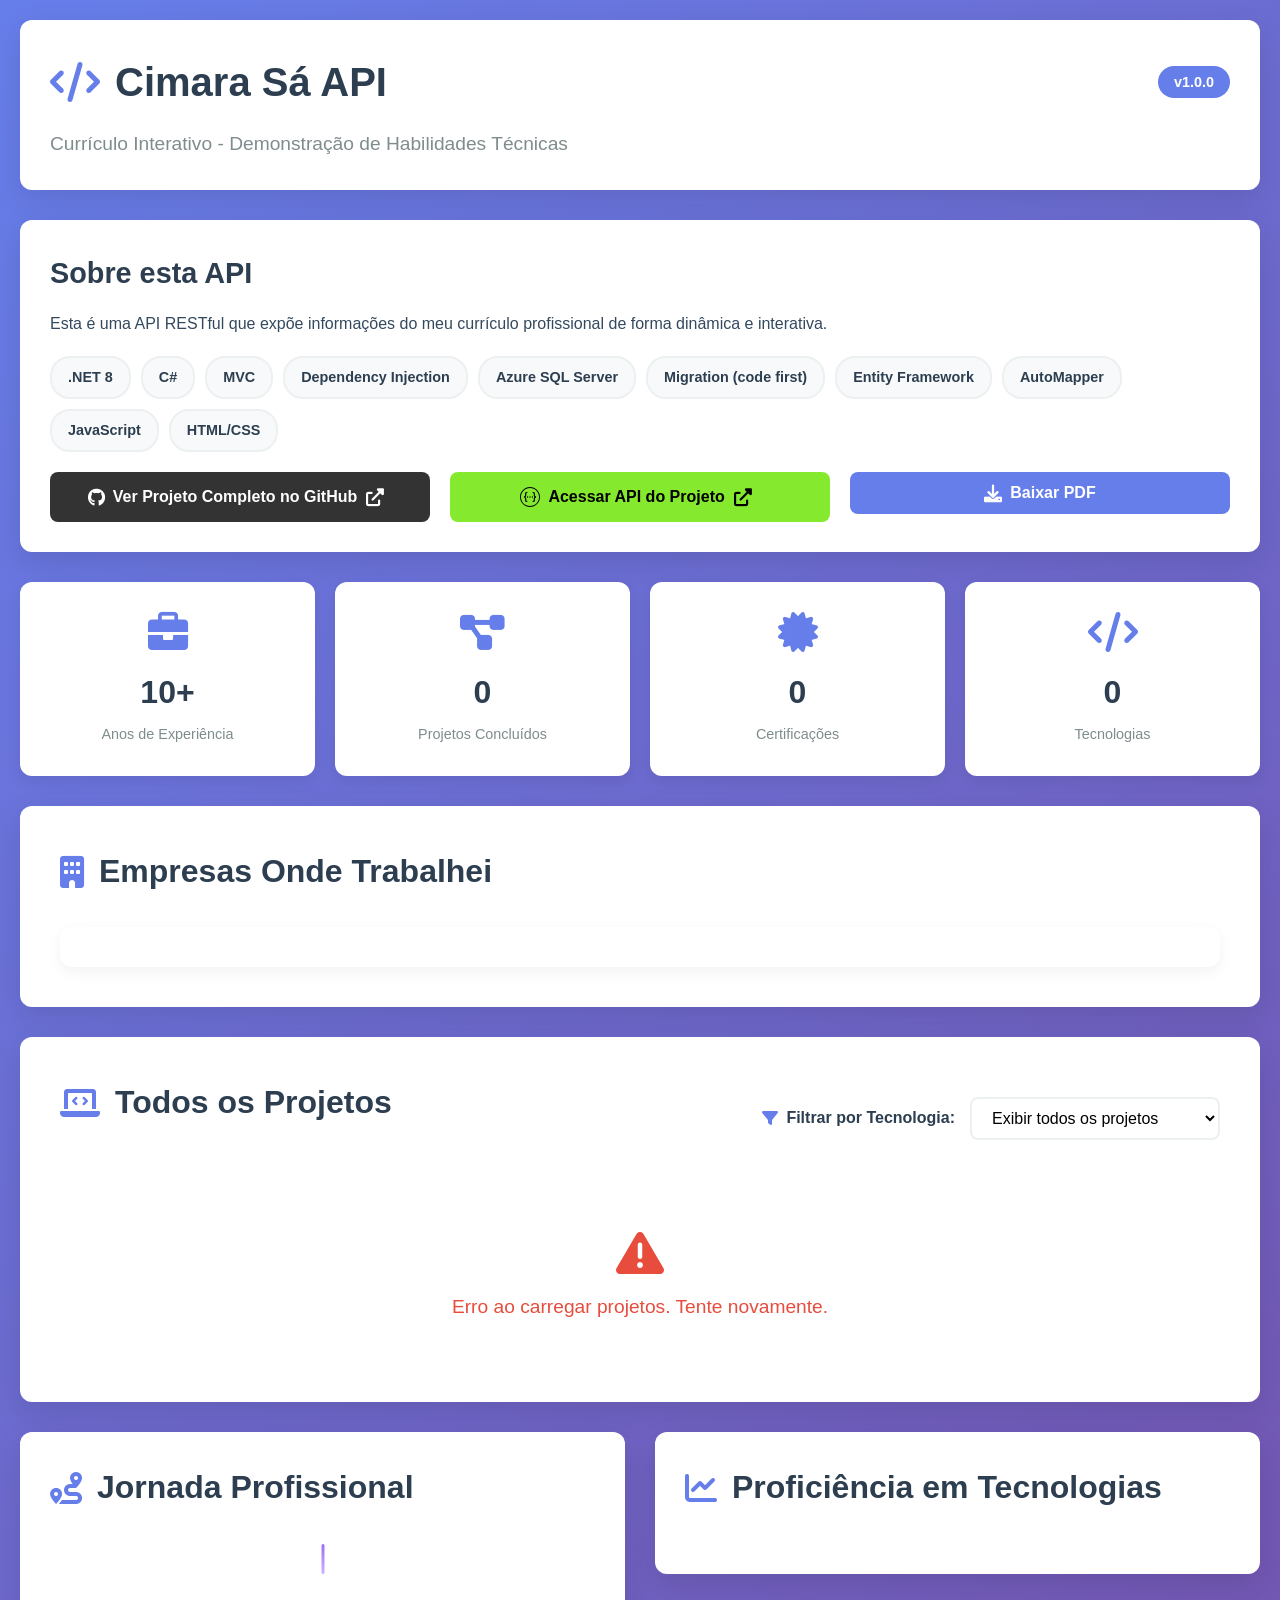
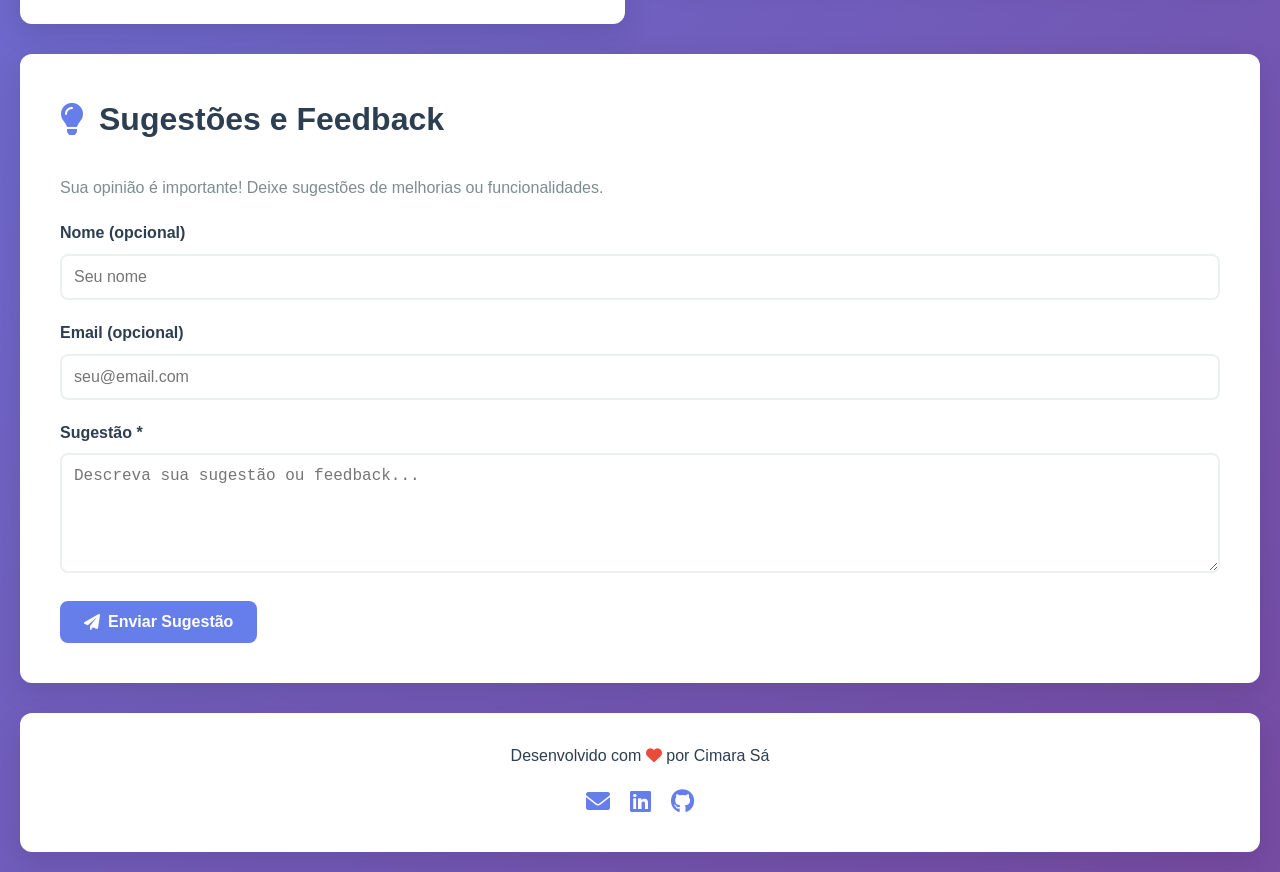
==== commit f26d5705: "ajustes front" ====
--- a/CurriculoInterativo.Api/wwwroot/index.html
+++ b/CurriculoInterativo.Api/wwwroot/index.html
@@ -143,26 +143,29 @@
         </section>
 
 
-        <!-- Professional Journey Timeline -->
-        <section class="timeline-section">
-            <h2 class="section-title">
-                <i class="fas fa-route"></i> Jornada Profissional
-            </h2>
-
-            <div class="timeline-container">
-                <!-- Cards serão adicionados dinamicamente -->
-                <div id="timeline"></div>
-            </div>
-        </section>
-
-        <!-- Skills -->
-        <section class="skills-section">
-            <h2 class="section-title">
-                <i class="fas fa-chart-line"></i>
-                Proficiência em Tecnologias
-            </h2>
-            <div id="skills-list"></div>
-        </section>
+        <!-- Jornada Profissional e Skills lado a lado -->
+        <div class="timeline-skills-container">
+            <!-- Professional Journey Timeline -->
+            <section class="timeline-section">
+                <h2 class="section-title">
+                    <i class="fas fa-route"></i> Jornada Profissional
+                </h2>
+
+                <div class="timeline-container">
+                    <!-- Cards serão adicionados dinamicamente -->
+                    <div id="timeline"></div>
+                </div>
+            </section>
+
+            <!-- Skills -->
+            <section class="skills-section">
+                <h2 class="section-title">
+                    <i class="fas fa-chart-line"></i>
+                    Proficiência em Tecnologias
+                </h2>
+                <div id="skills-list"></div>
+            </section>
+        </div>
 
         <!-- Suggestions -->
         <section class="suggestions-section">
--- a/CurriculoInterativo.Api/wwwroot/css/styles.css
+++ b/CurriculoInterativo.Api/wwwroot/css/styles.css
@@ -50,3 +50,48 @@
     .section-title i {
         color: var(--primary-color);
     }
+
+/* Layout para Jornada Profissional e Skills lado a lado */
+.timeline-skills-container {
+    display: grid;
+    grid-template-columns: 1fr 1fr;
+    gap: 30px;
+    margin-bottom: 30px;
+}
+
+.timeline-section, .skills-section {
+    margin-bottom: 0;
+}
+
+/* Ajustes para os cards de skills menores */
+#skills-list {
+    display: grid;
+    grid-template-columns: 1fr;
+    gap: 12px;
+    margin-top: 15px;
+}
+
+.skill-item {
+    padding: 12px 15px;
+    border-radius: 8px;
+}
+
+.skill-name {
+    font-size: 1rem;
+}
+
+.skill-rating {
+    font-size: 0.9rem;
+}
+
+/* Responsividade para telas menores */
+@media (max-width: 1024px) {
+    .timeline-skills-container {
+        grid-template-columns: 1fr;
+        gap: 20px;
+    }
+
+    .timeline-section, .skills-section {
+        margin-bottom: 30px;
+    }
+}
--- a/CurriculoInterativo.Api/wwwroot/css/timeline.css
+++ b/CurriculoInterativo.Api/wwwroot/css/timeline.css
@@ -2,16 +2,16 @@
 .timeline-section {
     background-color: #fff;
     border-radius: var(--border-radius);
-    padding: 50px 30px;
-    margin-bottom: 40px;
+    padding: 30px;
     box-shadow: var(--shadow-medium);
+    height: fit-content;
 }
 
 /* Linha central */
 .timeline-container {
     position: relative;
-    margin: 40px auto;
-    padding: 20px 0;
+    margin: 20px auto;
+    padding: 15px 0;
     width: 90%;
 }
 
@@ -31,7 +31,7 @@
 .timeline-item {
     position: relative;
     width: 50%;
-    padding: 20px 40px;
+    padding: 15px 30px;
     box-sizing: border-box;
 }
 
@@ -49,27 +49,27 @@
 .timeline-card {
     display: inline-block;
     background: linear-gradient(135deg, rgba(155, 110, 243, 0.12), rgba(209, 179, 255, 0.25));
-    border-radius: 14px;
-    padding: 18px 22px;
-    box-shadow: 0 4px 12px rgba(155, 110, 243, 0.1);
+    border-radius: 12px;
+    padding: 15px 18px;
+    box-shadow: 0 3px 8px rgba(155, 110, 243, 0.1);
     border: 1px solid rgba(155, 110, 243, 0.15);
     transition: var(--transition);
-    width: 90%;
+    width: 100%;
     color: var(--text-dark);
     backdrop-filter: blur(4px);
 }
 
     .timeline-card:hover {
-        transform: translateY(-4px);
-        box-shadow: 0 6px 16px rgba(155, 110, 243, 0.2);
+        transform: translateY(-3px);
+        box-shadow: 0 5px 12px rgba(155, 110, 243, 0.2);
     }
 
 /* Pontos da linha */
 .timeline-dot {
     position: absolute;
-    top: 25px;
-    width: 18px;
-    height: 18px;
+    top: 20px;
+    width: 16px;
+    height: 16px;
     border-radius: 50%;
     background: linear-gradient(135deg, #9b6ef3, #d1b3ff);
     border: 3px solid var(--white);
@@ -78,22 +78,22 @@
 }
 
 .timeline-item.left .timeline-dot {
-    right: -9px;
+    right: -8px;
 }
 
 .timeline-item.right .timeline-dot {
-    left: -9px;
+    left: -8px;
 }
 
 /* Conteúdo dos cards */
 .timeline-company {
     font-weight: 800;
-    font-size: 1rem;
+    font-size: 0.95rem;
     color: #4b2e83;
 }
 
 .timeline-period {
-    font-size: 0.85rem;
+    font-size: 0.8rem;
     color: #7a6da8;
 }
 
@@ -111,30 +111,21 @@
     padding: 3px 8px;
     border-radius: 8px;
     font-size: 0.7rem;
-    margin-bottom: 8px;
+    margin-bottom: 6px;
     text-transform: uppercase;
     animation: pulse 2s infinite;
 }
 
 @keyframes pulse {
     0%, 100% {
-        box-shadow: 0 0 12px rgba(155, 110, 243, 0.4);
+        box-shadow: 0 0 10px rgba(155, 110, 243, 0.4);
     }
 
     50% {
-        box-shadow: 0 0 18px rgba(155, 110, 243, 0.8);
+        box-shadow: 0 0 15px rgba(155, 110, 243, 0.8);
     }
 }
 
-/* Título */
-.timeline-section .section-title {
-    text-align: center;
-    color: #6a42c2;
-    font-size: 1.8rem;
-    font-weight: 800;
-    margin-bottom: 30px;
-    position: relative;
-}
 
 
 /* Responsivo */
@@ -145,7 +136,7 @@
 
     .timeline-item {
         width: 100%;
-        padding-left: 40px;
+        padding-left: 30px;
         text-align: left !important;
     }
 
--- a/CurriculoInterativo.Api/wwwroot/css/skills.css
+++ b/CurriculoInterativo.Api/wwwroot/css/skills.css
@@ -2,25 +2,33 @@
 .skills-section {
     background: var(--white);
     border-radius: var(--border-radius);
-    padding: 40px;
-    margin-bottom: 30px;
+    padding: 30px;
+    margin-bottom: 0;
     box-shadow: var(--shadow-medium);
+    height: fit-content;
 }
 
 #skills-list {
     display: grid;
-    grid-template-columns: repeat(auto-fit, minmax(300px, 1fr));
-    gap: 20px;
+    grid-template-columns: repeat(auto-fit, minmax(120px, 1fr));
+    gap: 15px;
     margin-top: 20px;
 }
 
 .skill-item {
     background: #fdfdfd;
     border: 1px solid #eee;
-    border-radius: 10px;
-    padding: 15px;
+    border-radius: 12px;
+    padding: 20px 15px;
     box-shadow: 0 4px 10px rgba(0, 0, 0, 0.05);
     transition: transform 0.2s;
+    display: flex;
+    flex-direction: column;
+    align-items: center;
+    justify-content: center;
+    text-align: center;
+    aspect-ratio: 1; /* Torna o card quadrado */
+    min-height: 120px;
 }
 
     .skill-item:hover {
@@ -30,22 +38,28 @@
 
 .skill-name-row {
     display: flex;
-    justify-content: space-between;
+    flex-direction: column;
     align-items: center;
-    margin-bottom: 8px;
+    justify-content: center;
+    gap: 12px;
+    margin-bottom: 0;
+    width: 100%;
 }
 
 .skill-name {
-    font-size: 1.15rem;
+    font-size: 0.95rem;
     font-weight: 700;
     color: #34495e;
+    line-height: 1.2;
+    word-break: break-word;
 }
 
 .skill-rating {
-    font-size: 1rem;
+    font-size: 0.85rem;
     color: #ccc;
     display: flex;
-    gap: 3px;
+    gap: 2px;
+    justify-content: center;
 }
 
     .skill-rating .filled-star {
@@ -58,9 +72,48 @@
 
 .skill-time-detail {
     display: block;
-    font-size: 0.9rem;
+    font-size: 0.75rem;
     color: #7f8c8d;
     font-weight: 500;
-    padding-top: 5px;
+    padding-top: 8px;
     border-top: 1px solid #ecf0f1;
+    margin-top: 8px;
+    width: 100%;
 }
+
+/* Responsividade */
+@media (max-width: 768px) {
+    #skills-list {
+        grid-template-columns: repeat(auto-fit, minmax(100px, 1fr));
+        gap: 12px;
+    }
+
+    .skill-item {
+        padding: 15px 10px;
+        min-height: 100px;
+    }
+
+    .skill-name {
+        font-size: 0.9rem;
+    }
+
+    .skill-rating {
+        font-size: 0.8rem;
+    }
+}
+
+@media (max-width: 480px) {
+    #skills-list {
+        grid-template-columns: repeat(auto-fit, minmax(85px, 1fr));
+        gap: 10px;
+    }
+
+    .skill-item {
+        padding: 12px 8px;
+        min-height: 85px;
+    }
+
+    .skill-name {
+        font-size: 0.85rem;
+    }
+}
--- a/CurriculoInterativo.Api/wwwroot/css/responsive.css
+++ b/CurriculoInterativo.Api/wwwroot/css/responsive.css
@@ -42,3 +42,28 @@
         font-size: 0.8rem;
     }
 }
+/* Responsividade para o layout timeline-skills */
+@media (max-width: 1024px) {
+    .timeline-skills-container {
+        grid-template-columns: 1fr;
+        gap: 20px;
+    }
+
+    .timeline-section, .skills-section {
+        margin-bottom: 30px;
+    }
+}
+
+@media (max-width: 768px) {
+    .timeline-section, .skills-section {
+        padding: 20px;
+    }
+
+    .timeline-container {
+        width: 95%;
+    }
+
+    .skill-item {
+        padding: 10px 12px;
+    }
+}
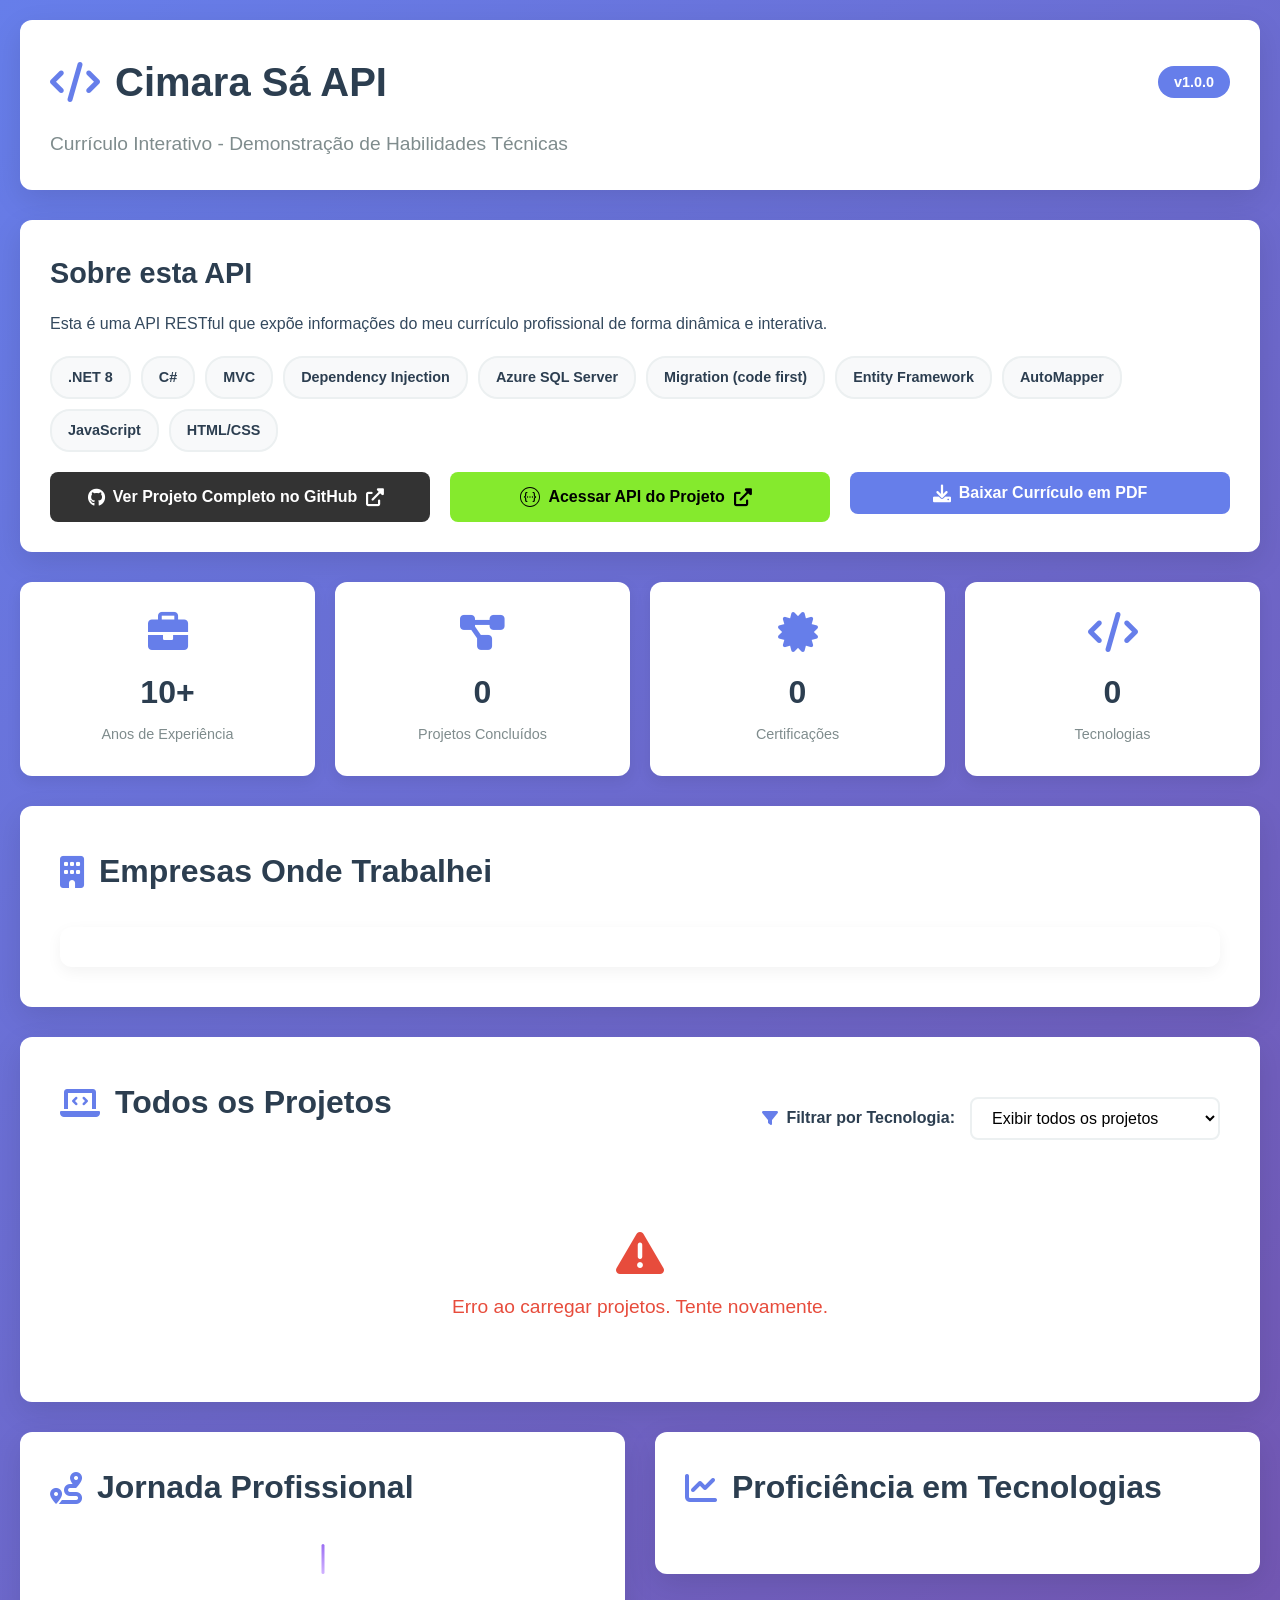
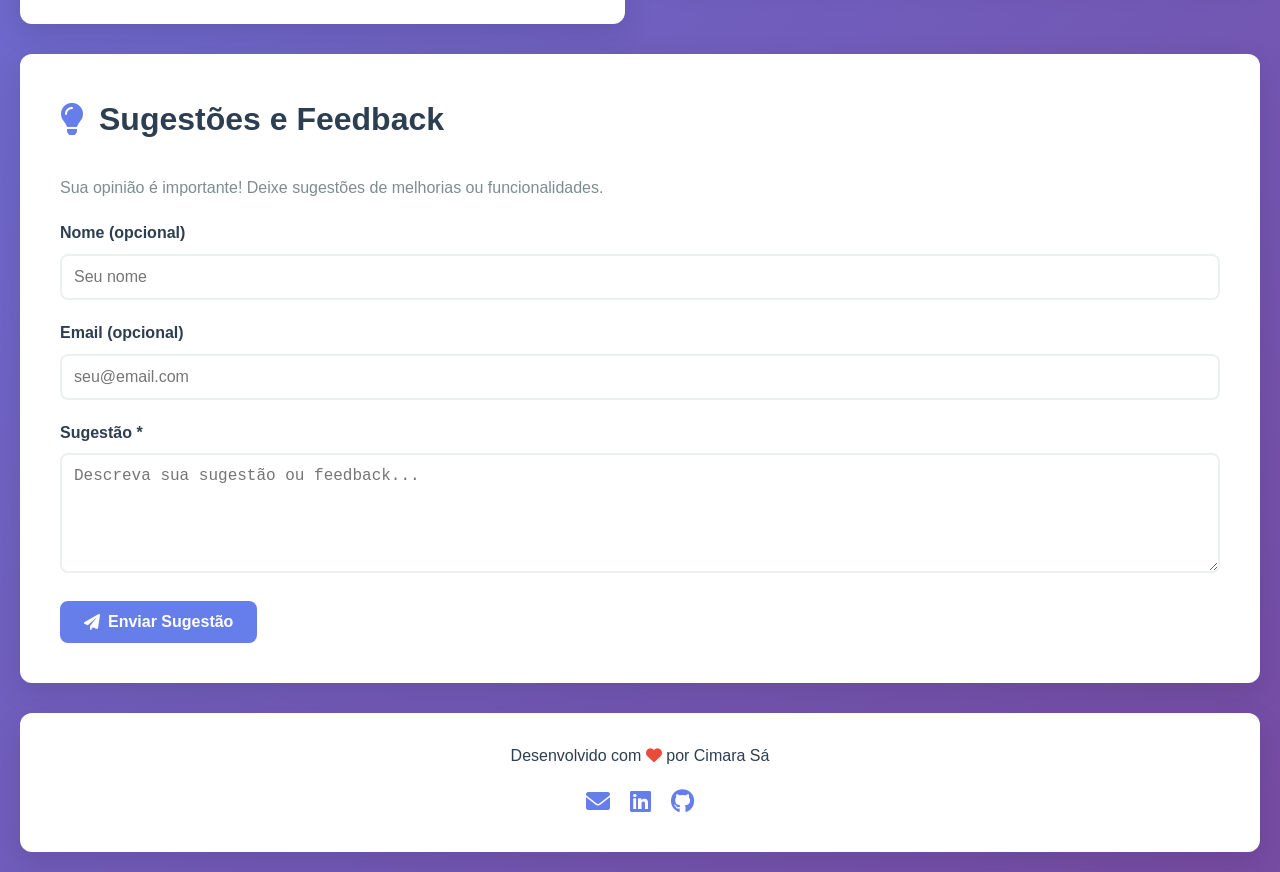
==== commit f02380c8: "correções baixar pdf" ====
--- a/CurriculoInterativo.Api/wwwroot/index.html
+++ b/CurriculoInterativo.Api/wwwroot/index.html
@@ -75,7 +75,7 @@
                 </div>
                 <div class="pdf-link">
                     <button class="btn-download" onclick="downloadPDF()">
-                        <i class="fas fa-download"></i> Baixar PDF
+                        <i class="fas fa-download"></i> Baixar Currículo em PDF
                     </button>
                 </div>
             </div>
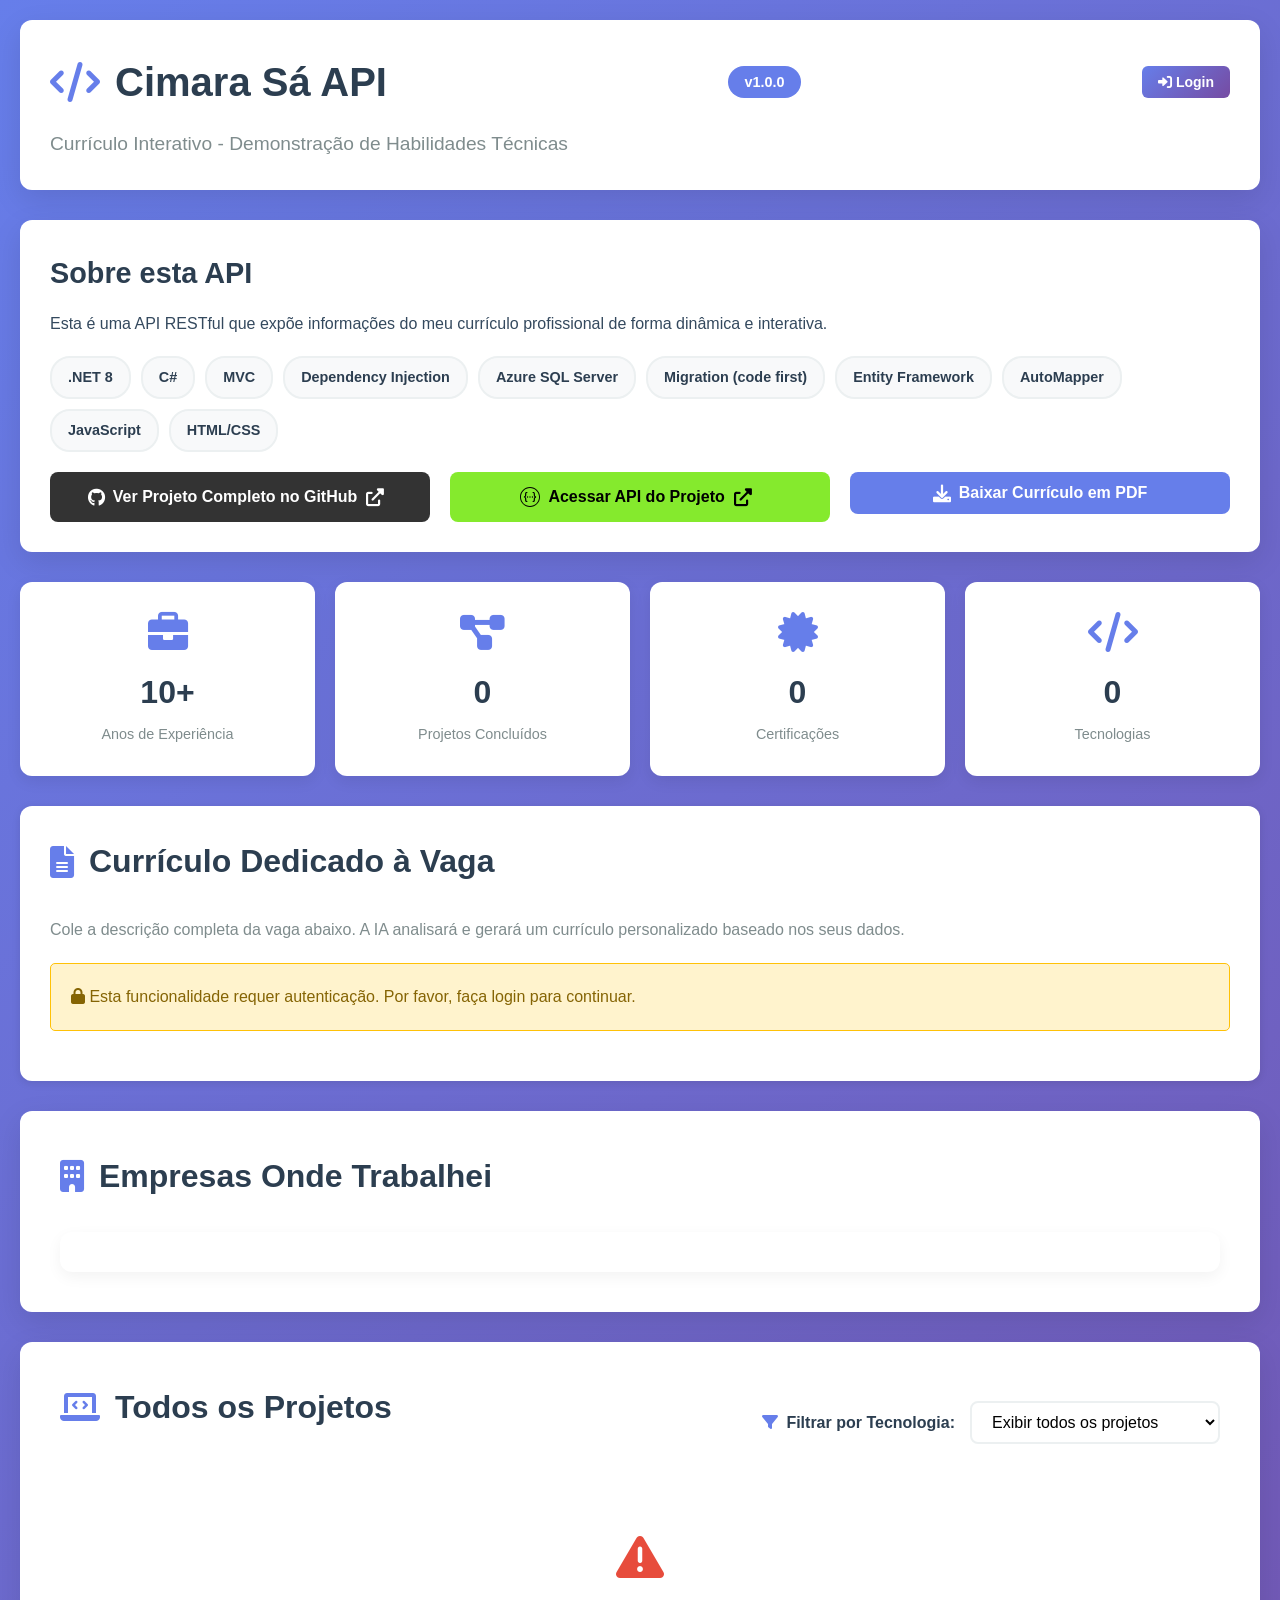
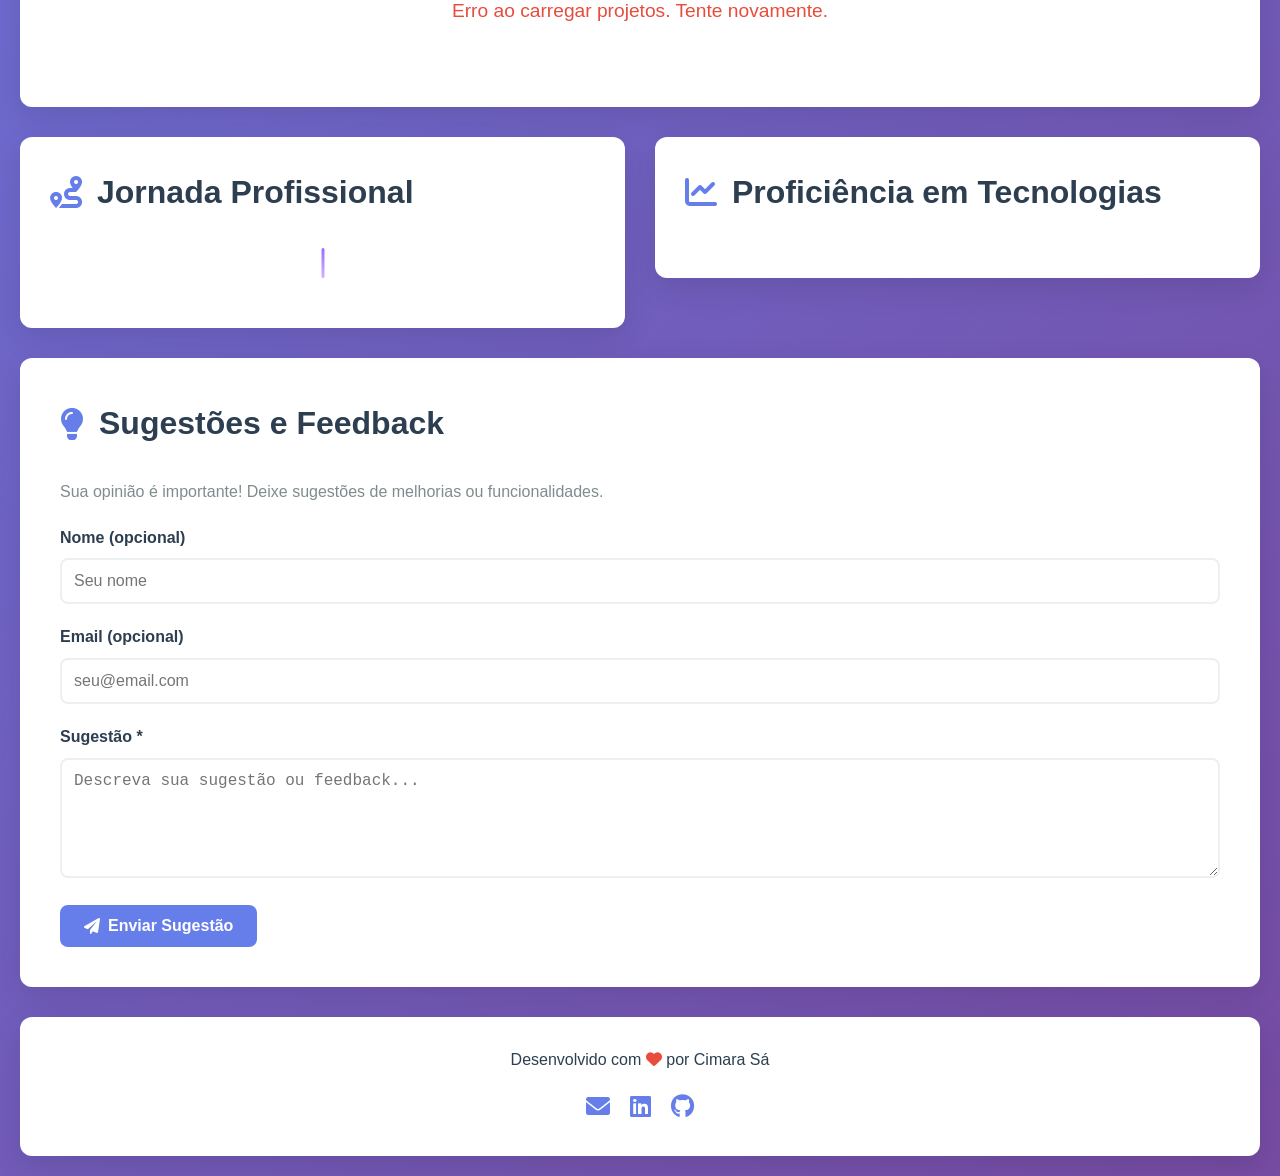
==== commit 4920707f: "alteração curriculo" ====
--- a/CurriculoInterativo.Api/wwwroot/index.html
+++ b/CurriculoInterativo.Api/wwwroot/index.html
@@ -17,6 +17,8 @@
     <link rel="stylesheet" href="css/projects.css">
     <link rel="stylesheet" href="css/skills.css">
     <link rel="stylesheet" href="css/suggestions.css">
+    <link rel="stylesheet" href="css/dedicated-curriculum.css">
+    <link rel="stylesheet" href="css/auth.css">
     <link rel="stylesheet" href="css/footer.css">
 
     <!-- Responsividade -->
@@ -37,9 +39,87 @@
                 <div class="version">
                     <span class="version-badge">v1.0.0</span>
                 </div>
+                <div class="auth-buttons">
+                    <button id="login-btn" class="btn-login" onclick="openLoginModal()">
+                        <i class="fas fa-sign-in-alt"></i> Login
+                    </button>
+                    <div id="user-info" style="display: none;">
+                        <span id="user-name" style="margin-right: 10px;"></span>
+                        <button id="logout-btn" class="btn-logout" onclick="handleLogout()">
+                            <i class="fas fa-sign-out-alt"></i> Sair
+                        </button>
+                    </div>
+                </div>
             </div>
             <p class="subtitle">Currículo Interativo - Demonstração de Habilidades Técnicas</p>
         </header>
+
+        <!-- Login Modal -->
+        <div id="login-modal" class="modal" style="display: none;">
+            <div class="modal-content">
+                <div class="modal-header">
+                    <h2><i class="fas fa-lock"></i> Login</h2>
+                    <button class="modal-close" onclick="closeLoginModal()">&times;</button>
+                </div>
+                <div class="modal-body">
+                    <!-- Mensagem de erro -->
+                    <div id="login-error" class="error-message" style="display: none;"></div>
+                    
+                    <!-- Loading -->
+                    <div id="login-loading" class="modal-loading" style="display: none;">
+                        <i class="fas fa-spinner fa-spin"></i>
+                        <span>Entrando...</span>
+                    </div>
+
+                    <!-- Formulário de Login Tradicional -->
+                    <form id="login-form" onsubmit="handleLogin(event)">
+                        <div class="form-group">
+                            <label for="login-email">
+                                <i class="fas fa-envelope"></i> Email
+                            </label>
+                            <input 
+                                type="email" 
+                                id="login-email" 
+                                class="form-control" 
+                                placeholder="seu@email.com" 
+                                required
+                                autocomplete="email">
+                        </div>
+                        <div class="form-group">
+                            <label for="login-password">
+                                <i class="fas fa-key"></i> Senha
+                            </label>
+                            <input 
+                                type="password" 
+                                id="login-password" 
+                                class="form-control" 
+                                placeholder="Sua senha" 
+                                required
+                                autocomplete="current-password">
+                        </div>
+                        <button type="submit" class="btn-submit" id="login-submit-btn">
+                            <i class="fas fa-sign-in-alt"></i> Entrar
+                        </button>
+                    </form>
+
+                    <!-- Divisor -->
+                    <div class="login-divider">
+                        <span>ou</span>
+                    </div>
+
+                    <!-- Botão Google -->
+                    <button onclick="loginWithGoogle()" class="btn-google">
+                        <svg width="20" height="20" viewBox="0 0 24 24">
+                            <path fill="white" d="M22.56 12.25c0-.78-.07-1.53-.2-2.25H12v4.26h5.92c-.26 1.37-1.04 2.53-2.21 3.31v2.77h3.57c2.08-1.92 3.28-4.74 3.28-8.09z"/>
+                            <path fill="white" d="M12 23c2.97 0 5.46-.98 7.28-2.66l-3.57-2.77c-.98.66-2.23 1.06-3.71 1.06-2.86 0-5.29-1.93-6.16-4.53H2.18v2.84C3.99 20.53 7.7 23 12 23z"/>
+                            <path fill="white" d="M5.84 14.09c-.22-.66-.35-1.36-.35-2.09s.13-1.43.35-2.09V7.07H2.18C1.43 8.55 1 10.22 1 12s.43 3.45 1.18 4.93l2.85-2.22.81-.62z"/>
+                            <path fill="white" d="M12 5.38c1.62 0 3.06.56 4.21 1.64l3.15-3.15C17.45 2.09 14.97 1 12 1 7.7 1 3.99 3.47 2.18 7.07l3.66 2.84c.87-2.6 3.3-4.53 6.16-4.53z"/>
+                        </svg>
+                        Entrar com Google
+                    </button>
+                </div>
+            </div>
+        </div>
 
         <!-- API Info -->
         <section class="api-info">
@@ -104,6 +184,43 @@
                 <div class="stat-label">Tecnologias</div>
             </div>
         </div>
+        <!-- Dedicated Curriculum -->
+        <section class="dedicated-curriculum-section" id="dedicated-curriculum-section" style="display: none;">
+            <h2 class="section-title">
+                <i class="fas fa-file-alt"></i>
+                Currículo Dedicado à Vaga
+            </h2>
+            <p style="color: #7f8c8d; margin-bottom: 20px;">
+                Cole a descrição completa da vaga abaixo. A IA analisará e gerará um currículo personalizado baseado nos seus dados.
+            </p>
+            <div id="dedicated-curriculum-login-message" style="display: none; padding: 20px; background-color: #fff3cd; border: 1px solid #ffc107; border-radius: 5px; margin-bottom: 20px;">
+                <p style="color: #856404; margin: 0;">
+                    <i class="fas fa-lock"></i> Esta funcionalidade requer autenticação. Por favor, faça login para continuar.
+                </p>
+            </div>
+            <form id="dedicated-curriculum-form">
+                <div class="form-group">
+                    <label for="company-name">Nome da Empresa (opcional)</label>
+                    <input type="text" id="company-name" class="form-control" placeholder="Ex: Stone Tech, CI&T, etc.">
+                </div>
+                <div class="form-group">
+                    <label for="job-description">Descrição da Vaga *</label>
+                    <textarea id="job-description" class="form-control" rows="10" placeholder="Cole aqui a descrição completa da vaga..." required></textarea>
+                    <small style="color: #7f8c8d; display: block; margin-top: 5px;">
+                        Mínimo de 50 caracteres. Inclua requisitos, tecnologias, experiência necessária, etc.
+                    </small>
+                </div>
+                <button type="submit" class="btn-submit" id="generate-curriculum-btn">
+                    <i class="fas fa-magic"></i> Gerar Currículo Personalizado
+                </button>
+            </form>
+            <div class="loading" id="dedicated-curriculum-loading" style="display: none;">
+                <i class="fas fa-spinner fa-spin"></i> 
+                <span>Analisando vaga e gerando currículo personalizado... Isso pode levar alguns segundos.</span>
+            </div>
+            <div id="dedicated-curriculum-error" style="display: none; padding: 15px; background-color: #f8d7da; border: 1px solid #f5c6cb; border-radius: 5px; margin-top: 15px; color: #721c24;">
+            </div>
+        </section>
 
         <!-- Companies -->
         <section class="logos-section">
@@ -198,6 +315,7 @@
             </div>
         </section>
 
+        
         <!-- Footer -->
         <footer class="footer">
             <p>Desenvolvido com <i class="fas fa-heart" style="color: #e74c3c;"></i> por Cimara Sá</p>
--- a/CurriculoInterativo.Api/wwwroot/css/dedicated-curriculum.css
+++ b/CurriculoInterativo.Api/wwwroot/css/dedicated-curriculum.css
@@ -0,0 +1,111 @@
+.dedicated-curriculum-section {
+    background: #ffffff;
+    border-radius: 12px;
+    padding: 30px;
+    margin: 30px 0;
+    box-shadow: 0 2px 8px rgba(0, 0, 0, 0.1);
+}
+
+.dedicated-curriculum-section .form-group {
+    margin-bottom: 20px;
+}
+
+.dedicated-curriculum-section label {
+    display: block;
+    margin-bottom: 8px;
+    font-weight: 600;
+    color: #2c3e50;
+    font-size: 14px;
+}
+
+.dedicated-curriculum-section .form-control {
+    width: 100%;
+    padding: 12px;
+    border: 2px solid #e0e0e0;
+    border-radius: 6px;
+    font-size: 14px;
+    font-family: inherit;
+    transition: border-color 0.3s ease;
+    box-sizing: border-box;
+}
+
+.dedicated-curriculum-section .form-control:focus {
+    outline: none;
+    border-color: #3498db;
+    box-shadow: 0 0 0 3px rgba(52, 152, 219, 0.1);
+}
+
+.dedicated-curriculum-section textarea.form-control {
+    min-height: 200px;
+    resize: vertical;
+    line-height: 1.6;
+}
+
+.dedicated-curriculum-section .btn-submit {
+    background: linear-gradient(135deg, #667eea 0%, #764ba2 100%);
+    color: white;
+    border: none;
+    padding: 14px 28px;
+    border-radius: 6px;
+    font-size: 16px;
+    font-weight: 600;
+    cursor: pointer;
+    transition: transform 0.2s ease, box-shadow 0.2s ease;
+    display: inline-flex;
+    align-items: center;
+    gap: 8px;
+}
+
+.dedicated-curriculum-section .btn-submit:hover {
+    transform: translateY(-2px);
+    box-shadow: 0 4px 12px rgba(102, 126, 234, 0.4);
+}
+
+.dedicated-curriculum-section .btn-submit:disabled {
+    opacity: 0.6;
+    cursor: not-allowed;
+    transform: none;
+}
+
+.dedicated-curriculum-section .loading {
+    text-align: center;
+    padding: 20px;
+    color: #3498db;
+    font-size: 16px;
+    display: flex;
+    align-items: center;
+    justify-content: center;
+    gap: 10px;
+}
+
+.dedicated-curriculum-section .loading i {
+    font-size: 20px;
+}
+
+#dedicated-curriculum-login-message {
+    animation: fadeIn 0.3s ease;
+}
+
+@keyframes fadeIn {
+    from {
+        opacity: 0;
+        transform: translateY(-10px);
+    }
+    to {
+        opacity: 1;
+        transform: translateY(0);
+    }
+}
+
+@media (max-width: 768px) {
+    .dedicated-curriculum-section {
+        padding: 20px;
+        margin: 20px 0;
+    }
+
+    .dedicated-curriculum-section .btn-submit {
+        width: 100%;
+        justify-content: center;
+    }
+}
+
--- a/CurriculoInterativo.Api/wwwroot/css/auth.css
+++ b/CurriculoInterativo.Api/wwwroot/css/auth.css
@@ -0,0 +1,320 @@
+/* Auth Buttons in Header */
+.auth-buttons {
+    display: flex;
+    align-items: center;
+    gap: 10px;
+}
+
+.btn-login, .btn-logout {
+    padding: 8px 16px;
+    border: none;
+    border-radius: 6px;
+    font-size: 14px;
+    font-weight: 600;
+    cursor: pointer;
+    transition: all 0.3s ease;
+    display: flex;
+    align-items: center;
+    gap: 6px;
+}
+
+.btn-login {
+    background: linear-gradient(135deg, #667eea 0%, #764ba2 100%);
+    color: white;
+}
+
+.btn-login:hover {
+    transform: translateY(-2px);
+    box-shadow: 0 4px 12px rgba(102, 126, 234, 0.4);
+}
+
+.btn-logout {
+    background: #e74c3c;
+    color: white;
+}
+
+.btn-logout:hover {
+    background: #c0392b;
+    transform: translateY(-2px);
+}
+
+#user-info {
+    display: flex;
+    align-items: center;
+    color: #2c3e50;
+    font-weight: 500;
+}
+
+#user-name {
+    color: #3498db;
+}
+
+/* Modal Styles */
+.modal {
+    position: fixed;
+    z-index: 1000;
+    left: 0;
+    top: 0;
+    width: 100%;
+    height: 100%;
+    background-color: rgba(0, 0, 0, 0.5);
+    display: flex;
+    justify-content: center;
+    align-items: center;
+    animation: fadeIn 0.3s ease;
+    backdrop-filter: blur(4px);
+}
+
+.modal:hover {
+    cursor: default;
+}
+
+@keyframes fadeIn {
+    from {
+        opacity: 0;
+    }
+    to {
+        opacity: 1;
+    }
+}
+
+.modal-content {
+    background-color: #ffffff;
+    border-radius: 12px;
+    padding: 0;
+    width: 90%;
+    max-width: 450px;
+    box-shadow: 0 10px 40px rgba(0, 0, 0, 0.2);
+    animation: slideDown 0.3s ease;
+    overflow: hidden;
+    position: relative;
+    cursor: default;
+}
+
+@keyframes slideDown {
+    from {
+        transform: translateY(-50px);
+        opacity: 0;
+    }
+    to {
+        transform: translateY(0);
+        opacity: 1;
+    }
+}
+
+.modal-header {
+    background: linear-gradient(135deg, #667eea 0%, #764ba2 100%);
+    color: white;
+    padding: 20px;
+    display: flex;
+    justify-content: space-between;
+    align-items: center;
+}
+
+.modal-header h2 {
+    margin: 0;
+    font-size: 24px;
+    display: flex;
+    align-items: center;
+    gap: 10px;
+}
+
+.modal-close {
+    background: none;
+    border: none;
+    color: white;
+    font-size: 28px;
+    cursor: pointer;
+    padding: 0;
+    width: 30px;
+    height: 30px;
+    display: flex;
+    align-items: center;
+    justify-content: center;
+    border-radius: 50%;
+    transition: background-color 0.3s ease;
+}
+
+.modal-close:hover {
+    background-color: rgba(255, 255, 255, 0.2);
+}
+
+.modal-body {
+    padding: 30px;
+}
+
+.modal-content form {
+    margin-bottom: 0;
+}
+
+.modal-content .form-group {
+    margin-bottom: 20px;
+}
+
+.modal-content label {
+    display: block;
+    margin-bottom: 8px;
+    font-weight: 600;
+    color: #2c3e50;
+    font-size: 14px;
+}
+
+.modal-content .form-control {
+    width: 100%;
+    padding: 12px;
+    border: 2px solid #e0e0e0;
+    border-radius: 6px;
+    font-size: 14px;
+    font-family: inherit;
+    transition: border-color 0.3s ease;
+    box-sizing: border-box;
+}
+
+.modal-content .form-control:focus {
+    outline: none;
+    border-color: #667eea;
+    box-shadow: 0 0 0 3px rgba(102, 126, 234, 0.1);
+}
+
+.modal-content .btn-submit {
+    width: 100%;
+    background: linear-gradient(135deg, #667eea 0%, #764ba2 100%);
+    color: white;
+    border: none;
+    padding: 14px;
+    border-radius: 6px;
+    font-size: 16px;
+    font-weight: 600;
+    cursor: pointer;
+    transition: transform 0.2s ease, box-shadow 0.2s ease;
+    display: flex;
+    align-items: center;
+    justify-content: center;
+    gap: 8px;
+}
+
+.modal-content .btn-submit:hover {
+    transform: translateY(-2px);
+    box-shadow: 0 4px 12px rgba(102, 126, 234, 0.4);
+}
+
+.modal-content .btn-submit:disabled {
+    opacity: 0.6;
+    cursor: not-allowed;
+    transform: none;
+}
+
+.error-message {
+    background-color: #f8d7da;
+    color: #721c24;
+    padding: 12px;
+    border-radius: 6px;
+    margin-bottom: 15px;
+    border: 1px solid #f5c6cb;
+    font-size: 14px;
+}
+
+.modal-loading {
+    padding: 20px;
+    text-align: center;
+    color: #667eea;
+    font-size: 16px;
+    display: flex;
+    align-items: center;
+    justify-content: center;
+    gap: 10px;
+}
+
+.modal-loading i {
+    font-size: 20px;
+}
+
+.btn-google {
+    width: 100%;
+    padding: 12px;
+    background: #4285f4;
+    color: white;
+    border: none;
+    border-radius: 8px;
+    font-size: 16px;
+    font-weight: 600;
+    cursor: pointer;
+    display: flex;
+    align-items: center;
+    justify-content: center;
+    gap: 10px;
+    transition: all 0.3s ease;
+    margin-top: 15px;
+}
+
+.btn-google:hover {
+    background: #357ae8;
+    transform: translateY(-2px);
+    box-shadow: 0 4px 12px rgba(66, 133, 244, 0.4);
+}
+
+.login-divider {
+    display: flex;
+    align-items: center;
+    text-align: center;
+    margin: 25px 0;
+    color: #7f8c8d;
+}
+
+.login-divider::before,
+.login-divider::after {
+    content: '';
+    flex: 1;
+    border-bottom: 1px solid #e0e0e0;
+}
+
+.login-divider span {
+    padding: 0 15px;
+    font-size: 14px;
+    font-weight: 500;
+}
+
+.modal-content label {
+    display: flex;
+    align-items: center;
+    gap: 8px;
+}
+
+.modal-content label i {
+    color: #667eea;
+    font-size: 14px;
+    width: 16px;
+}
+
+.modal-content input[type="password"] {
+    font-family: 'Segoe UI', Tahoma, Geneva, Verdana, sans-serif;
+    letter-spacing: 0.5px;
+}
+
+.modal-content input::placeholder {
+    color: #95a5a6;
+    opacity: 0.7;
+}
+
+/* Responsive */
+@media (max-width: 768px) {
+    .modal-content {
+        width: 95%;
+        margin: 20px;
+    }
+
+    .modal-body {
+        padding: 20px;
+    }
+
+    .auth-buttons {
+        flex-direction: column;
+        gap: 5px;
+    }
+
+    .btn-login, .btn-logout {
+        font-size: 12px;
+        padding: 6px 12px;
+    }
+}
+
